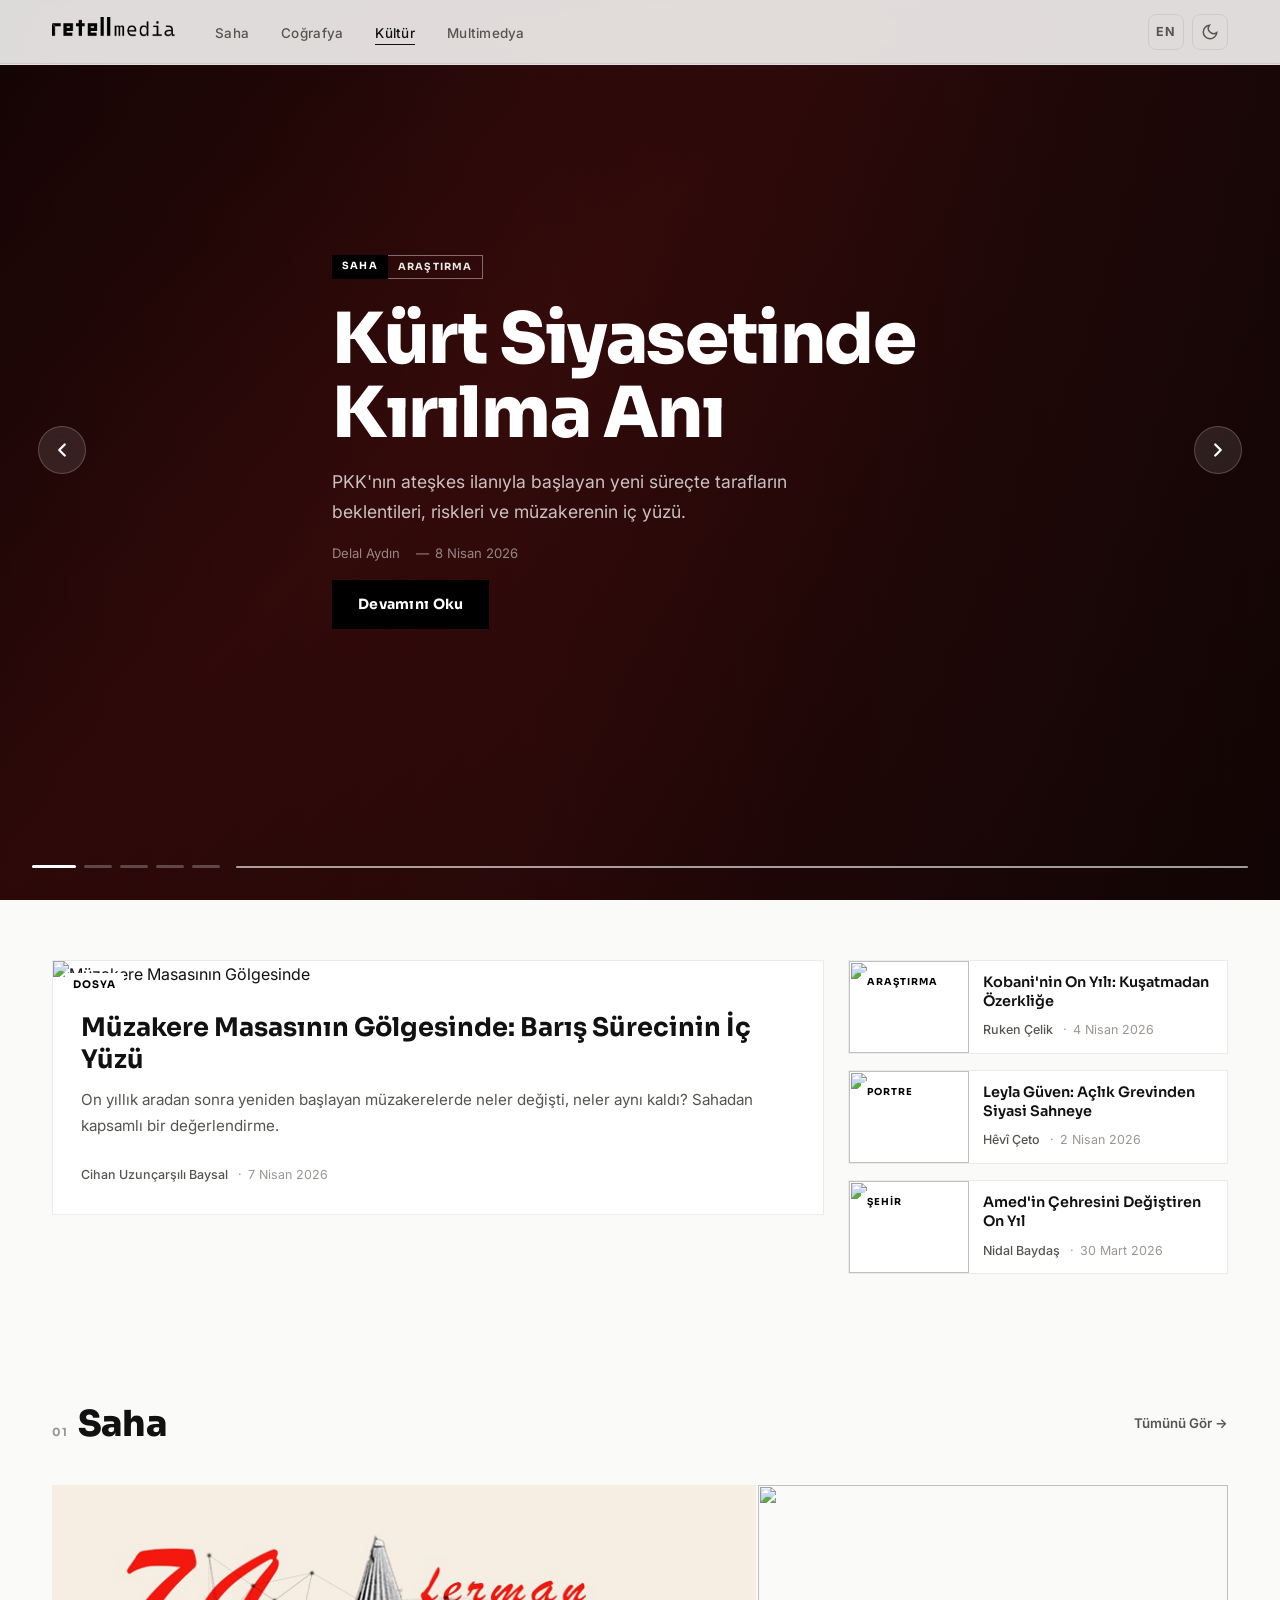
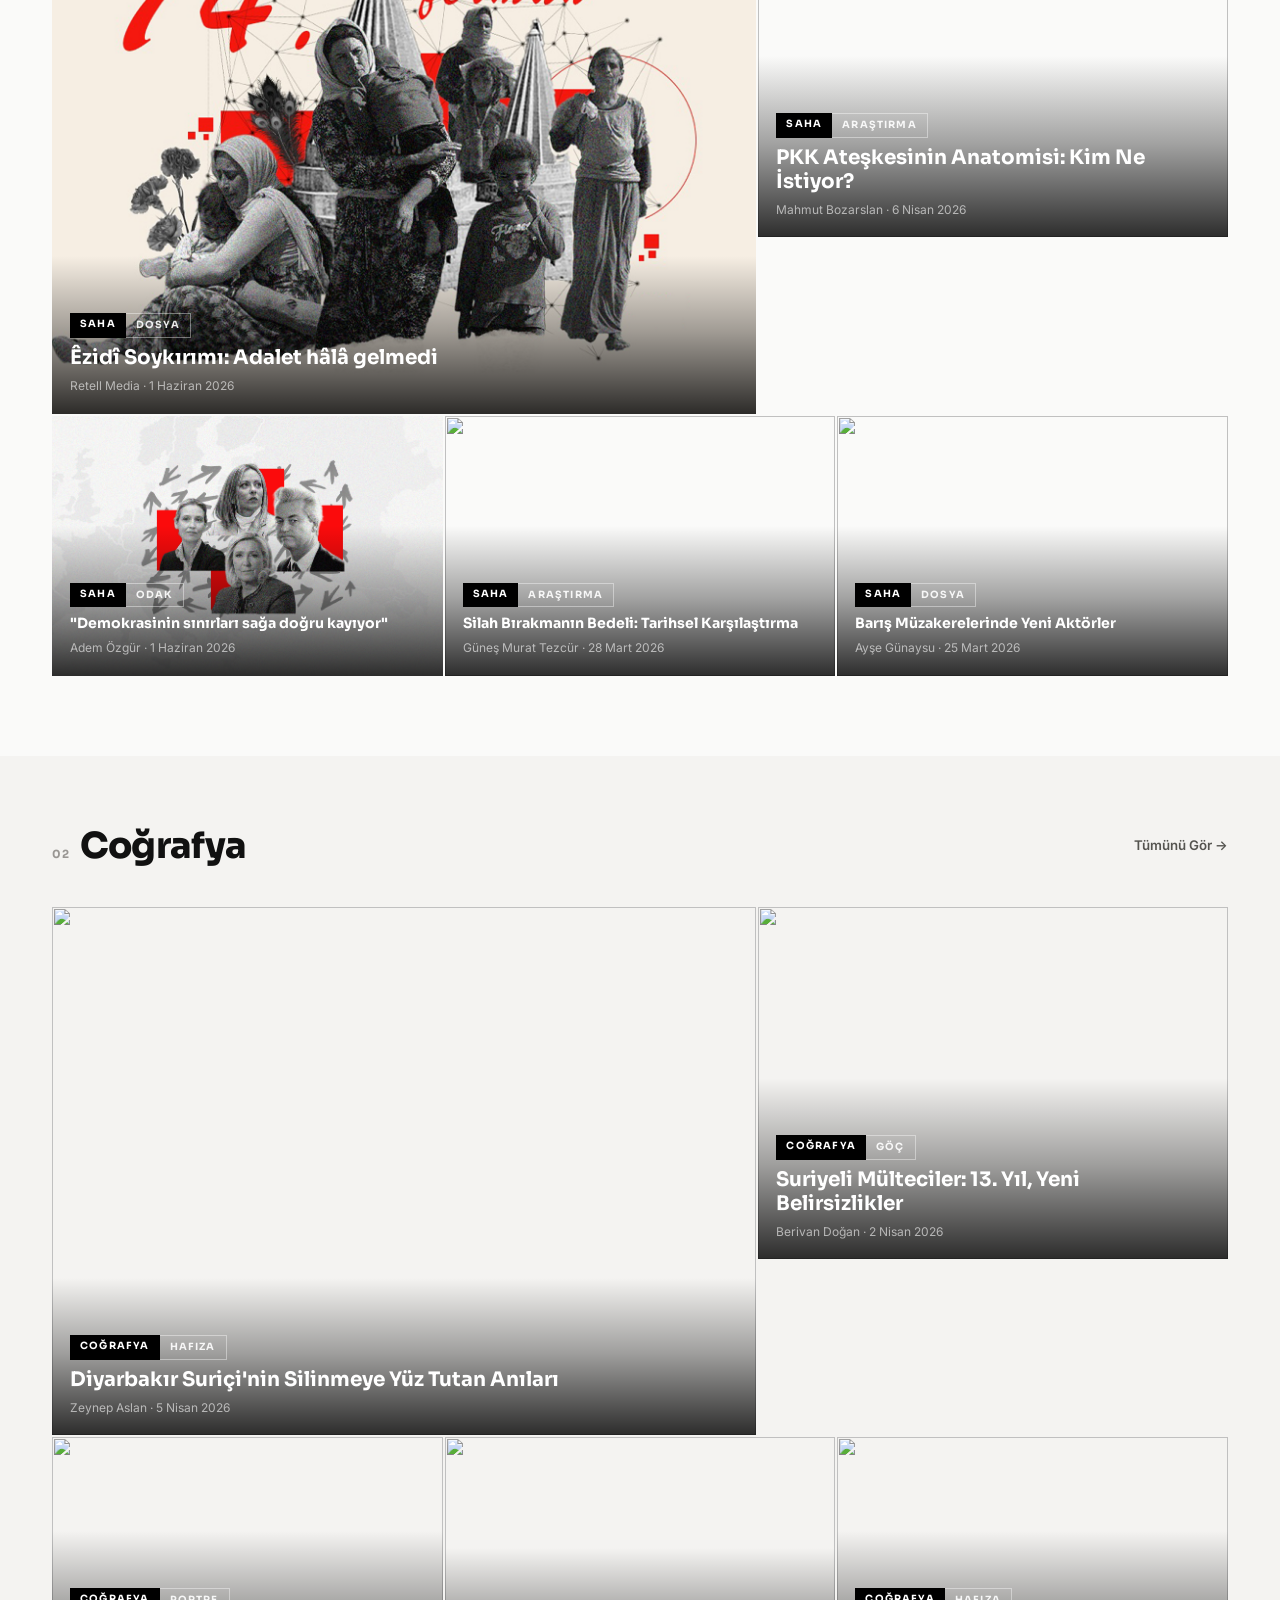
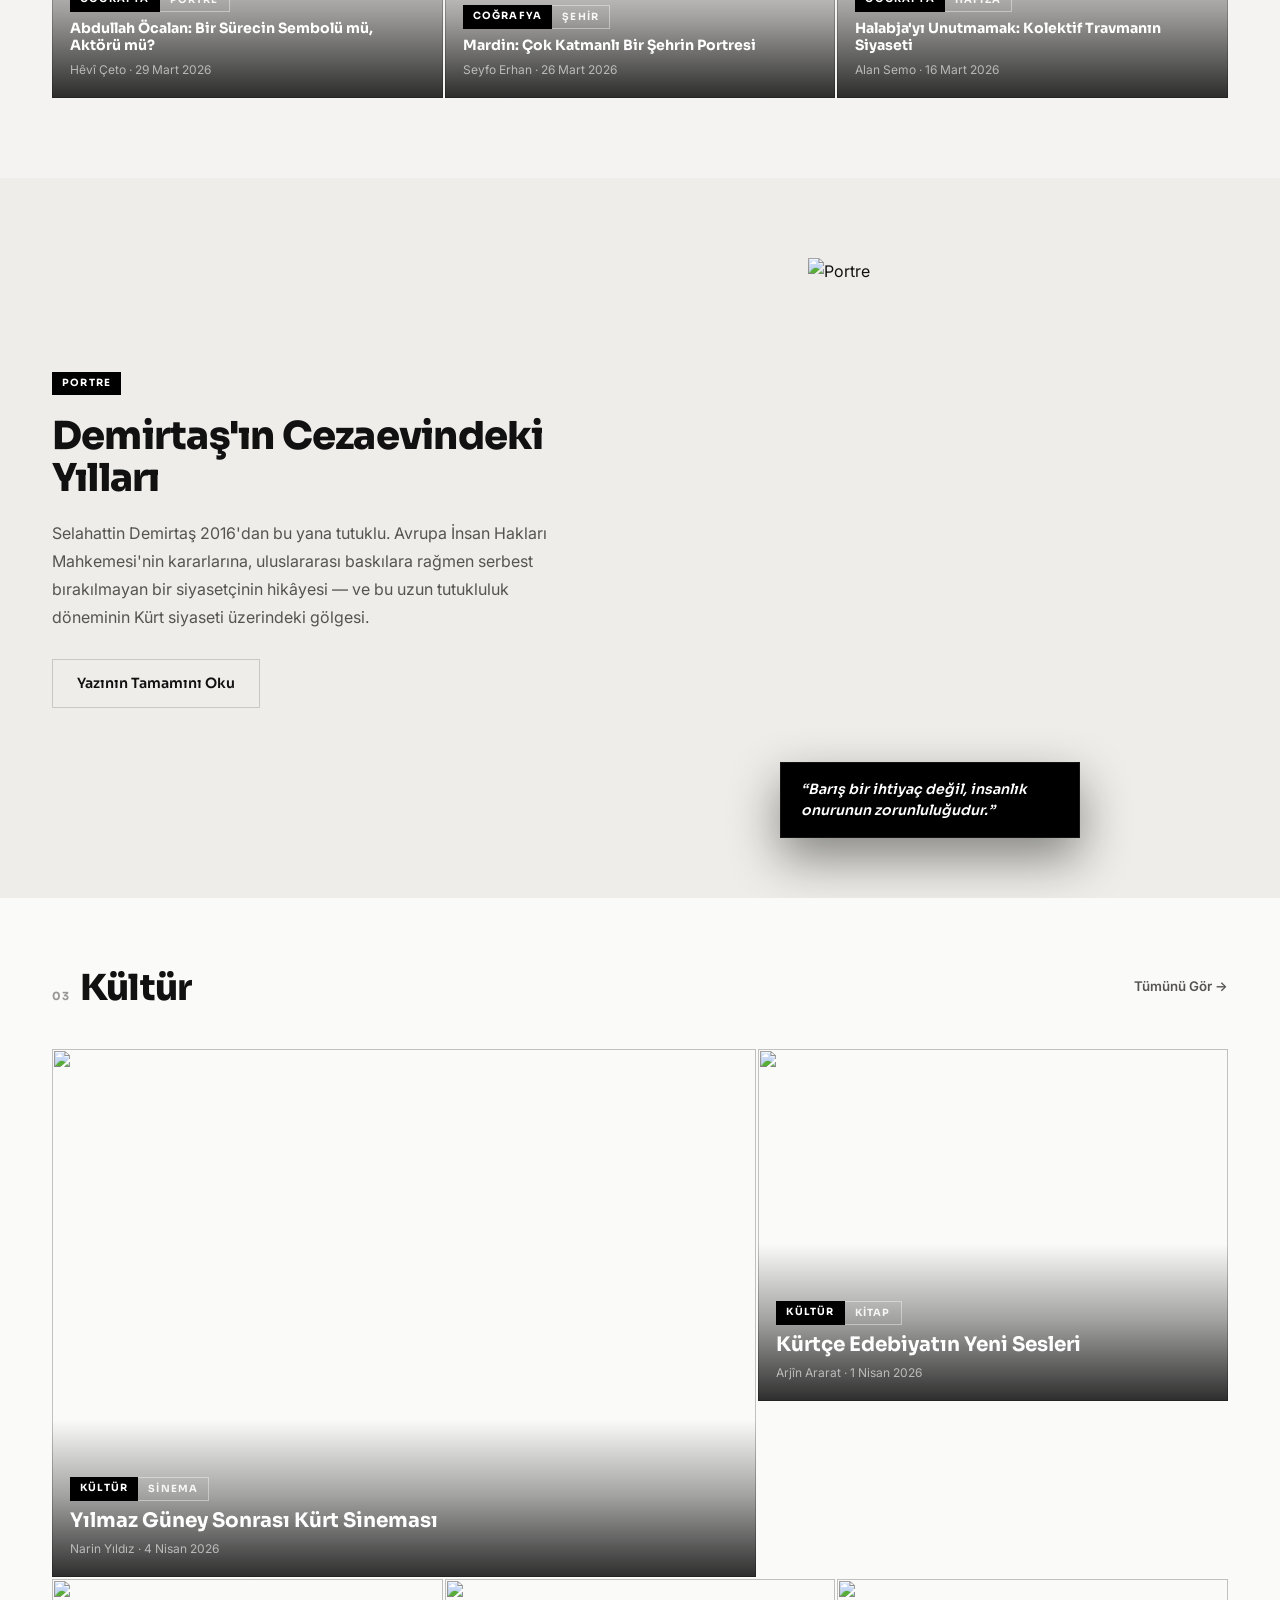
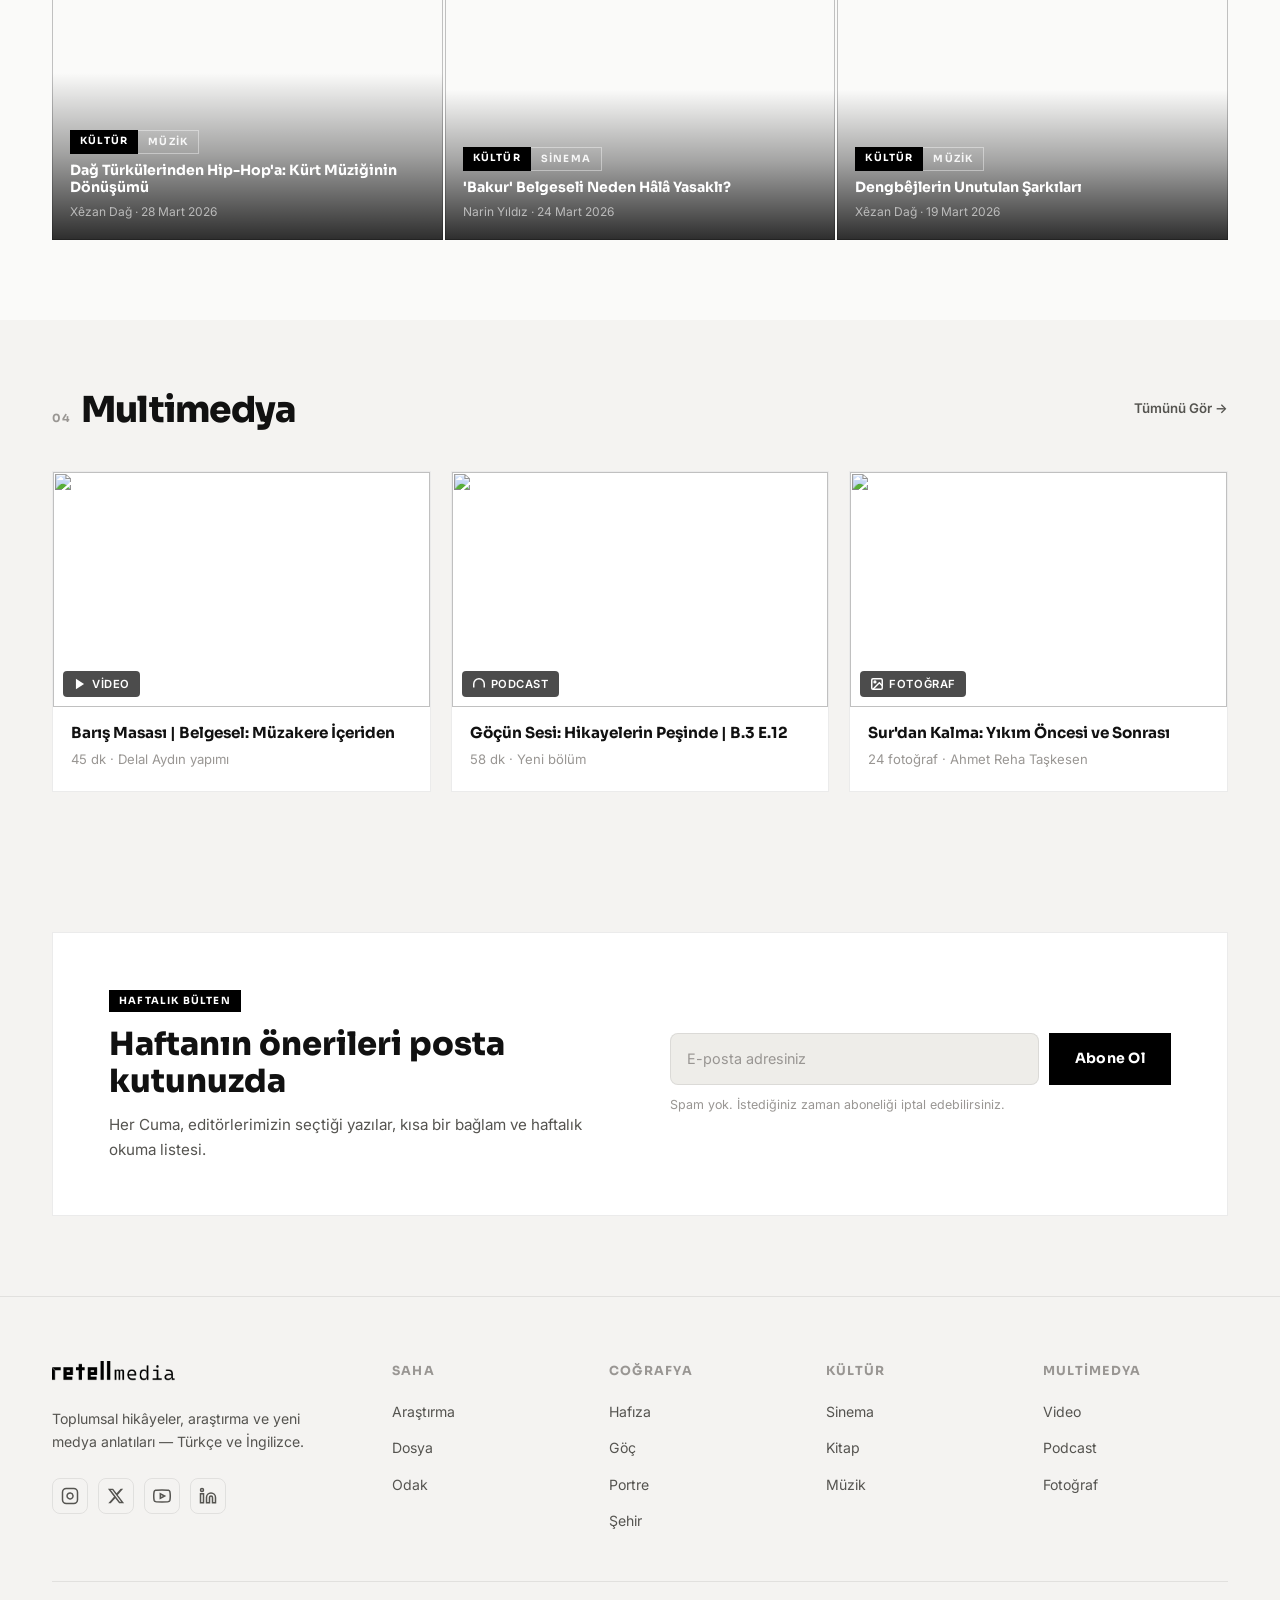
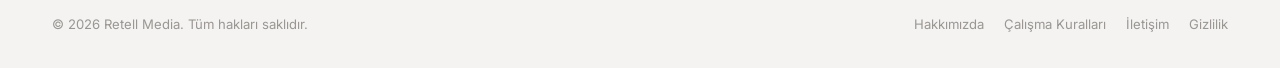
==== index.html @ 9a02a50f "Logo güncelleme, iki yeni makale sayfası ve dinamik kategori bandı - retellmedia logosunu header/foo" ====
<!DOCTYPE html>
<html lang="tr" data-theme="dark">
<head>
  <meta charset="UTF-8">
  <meta name="viewport" content="width=device-width, initial-scale=1.0">
  <title>Retell Media</title>
  <link rel="preconnect" href="https://fonts.googleapis.com">
  <link rel="preconnect" href="https://fonts.gstatic.com" crossorigin>
  <link href="https://fonts.googleapis.com/css2?family=Sora:wght@300;400;600;700;800&family=Inter:ital,wght@0,400;0,500;1,400&display=swap" rel="stylesheet">
  <link rel="stylesheet" href="styles.css">
</head>
<body>

  <!-- ─── HEADER ─────────────────────────────────────────────── -->
  <header class="site-header" id="site-header">
    <div class="container header-inner">

      <a href="/" class="logo" aria-label="Retell Media Ana Sayfa">
        <img src="assets/logo-full.png" alt="Retell Media" class="logo-img">
      </a>

      <nav class="main-nav" id="main-nav" aria-label="Ana menü">
        <ul class="nav-list">
          <li><a href="#saha"       class="nav-link" data-section="saha">Saha</a></li>
          <li><a href="#cografya"   class="nav-link" data-section="cografya">Coğrafya</a></li>
          <li><a href="#kultur"     class="nav-link" data-section="kultur">Kültür</a></li>
          <li><a href="#multimedya" class="nav-link" data-section="multimedya">Multimedya</a></li>
        </ul>
      </nav>

      <div class="header-actions">
        <button id="lang-toggle" class="icon-btn" aria-label="Dil değiştir">
          <span class="lang-label">TR</span>
        </button>
        <button id="theme-toggle" class="icon-btn" aria-label="Tema değiştir">
          <svg class="icon-sun" xmlns="http://www.w3.org/2000/svg" width="18" height="18" viewBox="0 0 24 24" fill="none" stroke="currentColor" stroke-width="2"><circle cx="12" cy="12" r="5"/><line x1="12" y1="1" x2="12" y2="3"/><line x1="12" y1="21" x2="12" y2="23"/><line x1="4.22" y1="4.22" x2="5.64" y2="5.64"/><line x1="18.36" y1="18.36" x2="19.78" y2="19.78"/><line x1="1" y1="12" x2="3" y2="12"/><line x1="21" y1="12" x2="23" y2="12"/><line x1="4.22" y1="19.78" x2="5.64" y2="18.36"/><line x1="18.36" y1="5.64" x2="19.78" y2="4.22"/></svg>
          <svg class="icon-moon" xmlns="http://www.w3.org/2000/svg" width="18" height="18" viewBox="0 0 24 24" fill="none" stroke="currentColor" stroke-width="2"><path d="M21 12.79A9 9 0 1 1 11.21 3 7 7 0 0 0 21 12.79z"/></svg>
        </button>
        <button id="menu-toggle" class="icon-btn hamburger" aria-label="Mobil menü" aria-expanded="false">
          <span></span><span></span>
        </button>
      </div>

    </div>
    <!-- Mobile nav -->
    <div class="mobile-nav" id="mobile-nav" aria-hidden="true">
      <ul>
        <li><a href="#saha"       class="mobile-link">Saha</a></li>
        <li><a href="#cografya"   class="mobile-link">Coğrafya</a></li>
        <li><a href="#kultur"     class="mobile-link">Kültür</a></li>
        <li><a href="#multimedya" class="mobile-link">Multimedya</a></li>
      </ul>
    </div>
  </header>

  <main id="main-content">

    <!-- ─── HERO SLIDER ───────────────────────────────────────── -->
    <section class="hero" aria-label="Öne çıkan haberler">
      <div class="hero-track" id="hero-track">

        <article class="hero-slide" data-index="0">
          <div class="hero-bg" style="background-image: linear-gradient(135deg,#1a0505 0%,#3d0c0c 40%,#1a0505 100%);">
            <div class="hero-photo" style="background: linear-gradient(to right, rgba(15,5,5,0) 40%, rgba(15,5,5,0.7) 100%), url('https://picsum.photos/seed/kurdish/1400/800') center/cover no-repeat;"></div>
          </div>
          <div class="hero-overlay"></div>
          <div class="container hero-content">
            <div class="cat-band"><span class="cat-main" data-tr="Saha" data-en="Field">Saha</span><span class="cat-sub" data-tr="Araştırma" data-en="Research">Araştırma</span></div>
            <h1 class="hero-title" data-tr="Kürt Siyasetinde<br>Kırılma Anı" data-en="A Breaking Point in<br>Kurdish Politics">Kürt Siyasetinde<br>Kırılma Anı</h1>
            <p class="hero-sub" data-tr="PKK'nın ateşkes ilanıyla başlayan yeni süreçte tarafların beklentileri, riskleri ve müzakerenin iç yüzü." data-en="Expectations, risks and the inner workings of the negotiation in the new process that began with the PKK's ceasefire declaration.">PKK'nın ateşkes ilanıyla başlayan yeni süreçte tarafların beklentileri, riskleri ve müzakerenin iç yüzü.</p>
            <div class="hero-meta">
              <span class="hero-author" data-tr="Delal Aydın" data-en="Delal Aydın">Delal Aydın</span>
              <span class="hero-date">8 Nisan 2026</span>
            </div>
            <a href="#" class="btn-primary" data-tr="Devamını Oku" data-en="Read More">Devamını Oku</a>
          </div>
        </article>

        <article class="hero-slide" data-index="1">
          <div class="hero-bg" style="background: #050d1a;">
            <div class="hero-photo" style="background: linear-gradient(to right, rgba(5,13,26,0) 40%, rgba(5,13,26,0.7) 100%), url('https://picsum.photos/seed/migration/1400/800') center/cover no-repeat;"></div>
          </div>
          <div class="hero-overlay"></div>
          <div class="container hero-content">
            <div class="cat-band"><span class="cat-main" data-tr="Coğrafya" data-en="Geography">Coğrafya</span><span class="cat-sub" data-tr="Göç" data-en="Migration">Göç</span></div>
            <h1 class="hero-title" data-tr="Göç Yollarının<br>Sonu Nereye Çıkar?" data-en="Where Do the<br>Migration Routes Lead?">Göç Yollarının<br>Sonu Nereye Çıkar?</h1>
            <p class="hero-sub" data-tr="Suriye'den yüzyıl önce göç eden Kürtlerin torununun Türkiye üzerinden yeniden göç etmek zorunda kalmasının hikâyesi." data-en="The story of the grandchild of Kurds who migrated from Syria a century ago, forced to migrate again through Turkey.">Suriye'den yüzyıl önce göç eden Kürtlerin torununun Türkiye üzerinden yeniden göç etmek zorunda kalmasının hikâyesi.</p>
            <div class="hero-meta">
              <span class="hero-author">Berivan Doğan</span>
              <span class="hero-date">5 Nisan 2026</span>
            </div>
            <a href="#" class="btn-primary" data-tr="Devamını Oku" data-en="Read More">Devamını Oku</a>
          </div>
        </article>

        <article class="hero-slide" data-index="2">
          <div class="hero-bg" style="background: #0d0a00;">
            <div class="hero-photo" style="background: linear-gradient(to right, rgba(13,10,0,0) 40%, rgba(13,10,0,0.7) 100%), url('https://picsum.photos/seed/middleeast/1400/800') center/cover no-repeat;"></div>
          </div>
          <div class="hero-overlay"></div>
          <div class="container hero-content">
            <div class="cat-band"><span class="cat-main" data-tr="Saha" data-en="Field">Saha</span><span class="cat-sub" data-tr="Odak" data-en="Focus">Odak</span></div>
            <h1 class="hero-title" data-tr="Ortadoğu'da<br>Değişen Dengeler" data-en="Shifting Balances<br>in the Middle East">Ortadoğu'da<br>Değişen Dengeler</h1>
            <p class="hero-sub" data-tr="Suriye'nin yeniden yapılanma sürecinde Kürt aktörlerinin konumu ve bölgesel güçlerin yeni çıkar haritası." data-en="The position of Kurdish actors in Syria's reconstruction process and the new map of interests of regional powers.">Suriye'nin yeniden yapılanma sürecinde Kürt aktörlerinin konumu ve bölgesel güçlerin yeni çıkar haritası.</p>
            <div class="hero-meta">
              <span class="hero-author">Serhat Bozkurt</span>
              <span class="hero-date">3 Nisan 2026</span>
            </div>
            <a href="#" class="btn-primary" data-tr="Devamını Oku" data-en="Read More">Devamını Oku</a>
          </div>
        </article>

        <article class="hero-slide" data-index="3">
          <div class="hero-bg" style="background: #050a14;">
            <div class="hero-photo" style="background: linear-gradient(to right, rgba(5,10,20,0) 40%, rgba(5,10,20,0.7) 100%), url('https://picsum.photos/seed/memory/1400/800') center/cover no-repeat;"></div>
          </div>
          <div class="hero-overlay"></div>
          <div class="container hero-content">
            <div class="cat-band"><span class="cat-main" data-tr="Coğrafya" data-en="Geography">Coğrafya</span><span class="cat-sub" data-tr="Hafıza" data-en="Memory">Hafıza</span></div>
            <h1 class="hero-title" data-tr="Hafızanın<br>Silinmezliği Üzerine" data-en="On the<br>Indelibility of Memory">Hafızanın<br>Silinmezliği Üzerine</h1>
            <p class="hero-sub" data-tr="Sur'un yıkılan mahallelerinden bugüne — sakinlerin aktardıkları ve devletin görmek istemediği." data-en="From the demolished neighborhoods of Sur to today — what residents relay and what the state does not want to see.">Sur'un yıkılan mahallelerinden bugüne — sakinlerin aktardıkları ve devletin görmek istemediği.</p>
            <div class="hero-meta">
              <span class="hero-author">Zeynep Aslan</span>
              <span class="hero-date">1 Nisan 2026</span>
            </div>
            <a href="#" class="btn-primary" data-tr="Devamını Oku" data-en="Read More">Devamını Oku</a>
          </div>
        </article>

        <article class="hero-slide" data-index="4">
          <div class="hero-bg" style="background: #0a0514;">
            <div class="hero-photo" style="background: linear-gradient(to right, rgba(10,5,20,0) 40%, rgba(10,5,20,0.7) 100%), url('https://picsum.photos/seed/cinema/1400/800') center/cover no-repeat;"></div>
          </div>
          <div class="hero-overlay"></div>
          <div class="container hero-content">
            <div class="cat-band"><span class="cat-main" data-tr="Kültür" data-en="Culture">Kültür</span><span class="cat-sub" data-tr="Sinema" data-en="Cinema">Sinema</span></div>
            <h1 class="hero-title" data-tr="Sürgünde Sinemayı<br>Yeniden Kurmak" data-en="Rebuilding Cinema<br>in Exile">Sürgünde Sinemayı<br>Yeniden Kurmak</h1>
            <p class="hero-sub" data-tr="Yılmaz Güney'den bugüne, Kürt sinemacıların varlık mücadelesi ve yeni kuşağın sesini kendi diline taşıma çabası." data-en="From Yılmaz Güney to today, Kurdish filmmakers' struggle for existence and the new generation's effort to carry its voice into its own language.">Yılmaz Güney'den bugüne, Kürt sinemacıların varlık mücadelesi ve yeni kuşağın sesini kendi diline taşıma çabası.</p>
            <div class="hero-meta">
              <span class="hero-author">Narin Yıldız</span>
              <span class="hero-date">28 Mart 2026</span>
            </div>
            <a href="#" class="btn-primary" data-tr="Devamını Oku" data-en="Read More">Devamını Oku</a>
          </div>
        </article>

      </div><!-- /hero-track -->

      <button class="hero-arrow hero-prev" id="hero-prev" aria-label="Önceki">
        <svg xmlns="http://www.w3.org/2000/svg" width="22" height="22" viewBox="0 0 24 24" fill="none" stroke="currentColor" stroke-width="2.5" stroke-linecap="round" stroke-linejoin="round"><polyline points="15 18 9 12 15 6"/></svg>
      </button>
      <button class="hero-arrow hero-next" id="hero-next" aria-label="Sonraki">
        <svg xmlns="http://www.w3.org/2000/svg" width="22" height="22" viewBox="0 0 24 24" fill="none" stroke="currentColor" stroke-width="2.5" stroke-linecap="round" stroke-linejoin="round"><polyline points="9 18 15 12 9 6"/></svg>
      </button>

      <div class="hero-bottom">
        <div class="hero-dots" id="hero-dots" role="tablist" aria-label="Slayt navigasyonu">
          <button class="dot active" role="tab" aria-selected="true"  aria-label="Slayt 1"></button>
          <button class="dot"        role="tab" aria-selected="false" aria-label="Slayt 2"></button>
          <button class="dot"        role="tab" aria-selected="false" aria-label="Slayt 3"></button>
          <button class="dot"        role="tab" aria-selected="false" aria-label="Slayt 4"></button>
          <button class="dot"        role="tab" aria-selected="false" aria-label="Slayt 5"></button>
        </div>
        <div class="hero-progress-bar" id="hero-progress-bar"></div>
      </div>

    </section><!-- /hero -->

    <!-- ─── FEATURED ──────────────────────────────────────────── -->
    <section class="section-featured" aria-label="Öne çıkan yazılar">
      <div class="container">
        <div class="featured-grid" data-animate>

          <article class="card-featured-main">
            <a href="#" class="card-img-wrap">
              <img src="https://picsum.photos/seed/featured1/800/500" alt="Müzakere Masasının Gölgesinde" loading="lazy">
              <span class="card-tag" data-tr="Dosya" data-en="Files">Dosya</span>
            </a>
            <div class="card-body">
              <h2 class="card-title"><a href="article.html" data-tr="Müzakere Masasının Gölgesinde: Barış Sürecinin İç Yüzü" data-en="In the Shadow of the Negotiating Table: Inside the Peace Process">Müzakere Masasının Gölgesinde: Barış Sürecinin İç Yüzü</a></h2>
              <p class="card-excerpt" data-tr="On yıllık aradan sonra yeniden başlayan müzakerelerde neler değişti, neler aynı kaldı? Sahadan kapsamlı bir değerlendirme." data-en="What changed and what stayed the same in negotiations that resumed after a decade? A comprehensive assessment from the field.">On yıllık aradan sonra yeniden başlayan müzakerelerde neler değişti, neler aynı kaldı? Sahadan kapsamlı bir değerlendirme.</p>
              <div class="card-footer">
                <span class="card-author">Cihan Uzunçarşılı Baysal</span>
                <time class="card-date">7 Nisan 2026</time>
              </div>
            </div>
          </article>

          <div class="featured-secondary">
            <article class="card-sm" data-animate data-delay="1">
              <a href="#" class="card-img-wrap">
                <img src="https://picsum.photos/seed/featured2/400/260" alt="" loading="lazy">
                <span class="card-tag" data-tr="Araştırma" data-en="Research">Araştırma</span>
              </a>
              <div class="card-body">
                <h3 class="card-title"><a href="#" data-tr="Kobani'nin On Yılı: Kuşatmadan Özerkliğe" data-en="Kobani's Decade: From Siege to Autonomy">Kobani'nin On Yılı: Kuşatmadan Özerkliğe</a></h3>
                <div class="card-footer">
                  <span class="card-author">Ruken Çelik</span>
                  <time class="card-date">4 Nisan 2026</time>
                </div>
              </div>
            </article>
            <article class="card-sm" data-animate data-delay="2">
              <a href="#" class="card-img-wrap">
                <img src="https://picsum.photos/seed/featured3/400/260" alt="" loading="lazy">
                <span class="card-tag" data-tr="Portre" data-en="Portrait">Portre</span>
              </a>
              <div class="card-body">
                <h3 class="card-title"><a href="#" data-tr="Leyla Güven: Açlık Grevinden Siyasi Sahneye" data-en="Leyla Güven: From Hunger Strike to Political Stage">Leyla Güven: Açlık Grevinden Siyasi Sahneye</a></h3>
                <div class="card-footer">
                  <span class="card-author">Hêvî Çeto</span>
                  <time class="card-date">2 Nisan 2026</time>
                </div>
              </div>
            </article>
            <article class="card-sm" data-animate data-delay="3">
              <a href="#" class="card-img-wrap">
                <img src="https://picsum.photos/seed/featured4/400/260" alt="" loading="lazy">
                <span class="card-tag" data-tr="Şehir" data-en="City">Şehir</span>
              </a>
              <div class="card-body">
                <h3 class="card-title"><a href="#" data-tr="Amed'in Çehresini Değiştiren On Yıl" data-en="The Decade That Changed Amed's Face">Amed'in Çehresini Değiştiren On Yıl</a></h3>
                <div class="card-footer">
                  <span class="card-author">Nidal Baydaş</span>
                  <time class="card-date">30 Mart 2026</time>
                </div>
              </div>
            </article>
          </div>

        </div><!-- /featured-grid -->
      </div>
    </section>

    <!-- ─── SAHA ───────────────────────────────────────────────── -->
    <section class="section-category" id="saha" aria-labelledby="saha-heading">
      <div class="container">
        <div class="section-head" data-animate>
          <div class="section-title-group">
            <span class="section-eyebrow">01</span>
            <h2 class="section-heading" id="saha-heading" data-tr="Saha" data-en="Field">Saha</h2>
          </div>
          <a href="#" class="view-all" data-tr="Tümünü Gör →" data-en="View All →">Tümünü Gör →</a>
        </div>

        <div class="category-feed" data-animate>
          <div class="feed-top">
            <a href="dosya-soylesi.html" class="card-overlay">
              <img class="card-overlay-img" src="assets/ezidi-kapak.jpg" alt="Êzidî Soykırımı" loading="lazy">
              <div class="card-overlay-body">
                <div class="cat-band"><span class="cat-main">Saha</span><span class="cat-sub">Dosya</span></div>
                <h3 class="ov-title">Êzidî Soykırımı: Adalet hâlâ gelmedi</h3>
                <div class="ov-meta"><span>Retell Media</span><span>1 Haziran 2026</span></div>
              </div>
            </a>
            <a href="#" class="card-overlay">
              <img class="card-overlay-img" src="https://picsum.photos/seed/saha1/800/600" alt="" loading="lazy">
              <div class="card-overlay-body">
                <div class="cat-band"><span class="cat-main" data-tr="Saha" data-en="Field">Saha</span><span class="cat-sub" data-tr="Araştırma" data-en="Research">Araştırma</span></div>
                <h3 class="ov-title" data-tr="PKK Ateşkesinin Anatomisi: Kim Ne İstiyor?" data-en="Anatomy of the PKK Ceasefire: Who Wants What?">PKK Ateşkesinin Anatomisi: Kim Ne İstiyor?</h3>
                <div class="ov-meta"><span>Mahmut Bozarslan</span><span>6 Nisan 2026</span></div>
              </div>
            </a>
          </div>
          <div class="feed-bottom">
            <a href="odak-soylesi.html" class="card-overlay">
              <img class="card-overlay-img" src="assets/haci-cevik-kapak.jpg" alt="Demokrasinin Sınırları" loading="lazy">
              <div class="card-overlay-body">
                <div class="cat-band"><span class="cat-main">Saha</span><span class="cat-sub">Odak</span></div>
                <h3 class="ov-title">"Demokrasinin sınırları sağa doğru kayıyor"</h3>
                <div class="ov-meta"><span>Adem Özgür</span><span>1 Haziran 2026</span></div>
              </div>
            </a>
            <a href="#" class="card-overlay">
              <img class="card-overlay-img" src="https://picsum.photos/seed/saha4/480/320" alt="" loading="lazy">
              <div class="card-overlay-body">
                <div class="cat-band"><span class="cat-main" data-tr="Saha" data-en="Field">Saha</span><span class="cat-sub" data-tr="Araştırma" data-en="Research">Araştırma</span></div>
                <h3 class="ov-title" data-tr="Silah Bırakmanın Bedeli: Tarihsel Karşılaştırma" data-en="The Cost of Disarmament: A Historical Comparison">Silah Bırakmanın Bedeli: Tarihsel Karşılaştırma</h3>
                <div class="ov-meta"><span>Güneş Murat Tezcür</span><span>28 Mart 2026</span></div>
              </div>
            </a>
            <a href="#" class="card-overlay">
              <img class="card-overlay-img" src="https://picsum.photos/seed/saha5/480/320" alt="" loading="lazy">
              <div class="card-overlay-body">
                <div class="cat-band"><span class="cat-main" data-tr="Saha" data-en="Field">Saha</span><span class="cat-sub" data-tr="Dosya" data-en="Files">Dosya</span></div>
                <h3 class="ov-title" data-tr="Barış Müzakerelerinde Yeni Aktörler" data-en="New Actors in Peace Negotiations">Barış Müzakerelerinde Yeni Aktörler</h3>
                <div class="ov-meta"><span>Ayşe Günaysu</span><span>25 Mart 2026</span></div>
              </div>
            </a>
          </div>
        </div>

      </div>
    </section>

    <!-- ─── COĞRAFYA ───────────────────────────────────────────── -->
    <section class="section-category section-alt" id="cografya" aria-labelledby="cografya-heading">
      <div class="container">
        <div class="section-head" data-animate>
          <div class="section-title-group">
            <span class="section-eyebrow">02</span>
            <h2 class="section-heading" id="cografya-heading" data-tr="Coğrafya" data-en="Geography">Coğrafya</h2>
          </div>
          <a href="#" class="view-all" data-tr="Tümünü Gör →" data-en="View All →">Tümünü Gör →</a>
        </div>

        <div class="category-feed" data-animate>
          <div class="feed-top">
            <a href="#" class="card-overlay">
              <img class="card-overlay-img" src="https://picsum.photos/seed/cog1/800/600" alt="" loading="lazy">
              <div class="card-overlay-body">
                <div class="cat-band"><span class="cat-main" data-tr="Coğrafya" data-en="Geography">Coğrafya</span><span class="cat-sub" data-tr="Hafıza" data-en="Memory">Hafıza</span></div>
                <h3 class="ov-title" data-tr="Diyarbakır Suriçi'nin Silinmeye Yüz Tutan Anıları" data-en="The Fading Memories of Diyarbakır's Sur">Diyarbakır Suriçi'nin Silinmeye Yüz Tutan Anıları</h3>
                <div class="ov-meta"><span>Zeynep Aslan</span><span>5 Nisan 2026</span></div>
              </div>
            </a>
            <a href="#" class="card-overlay">
              <img class="card-overlay-img" src="https://picsum.photos/seed/cog2/600/600" alt="" loading="lazy">
              <div class="card-overlay-body">
                <div class="cat-band"><span class="cat-main" data-tr="Coğrafya" data-en="Geography">Coğrafya</span><span class="cat-sub" data-tr="Göç" data-en="Migration">Göç</span></div>
                <h3 class="ov-title" data-tr="Suriyeli Mülteciler: 13. Yıl, Yeni Belirsizlikler" data-en="Syrian Refugees: 13th Year, New Uncertainties">Suriyeli Mülteciler: 13. Yıl, Yeni Belirsizlikler</h3>
                <div class="ov-meta"><span>Berivan Doğan</span><span>2 Nisan 2026</span></div>
              </div>
            </a>
          </div>
          <div class="feed-bottom">
            <a href="#" class="card-overlay">
              <img class="card-overlay-img" src="https://picsum.photos/seed/cog3/480/320" alt="" loading="lazy">
              <div class="card-overlay-body">
                <div class="cat-band"><span class="cat-main" data-tr="Coğrafya" data-en="Geography">Coğrafya</span><span class="cat-sub" data-tr="Portre" data-en="Portrait">Portre</span></div>
                <h3 class="ov-title" data-tr="Abdullah Öcalan: Bir Sürecin Sembolü mü, Aktörü mü?" data-en="Abdullah Öcalan: Symbol or Actor of a Process?">Abdullah Öcalan: Bir Sürecin Sembolü mü, Aktörü mü?</h3>
                <div class="ov-meta"><span>Hêvî Çeto</span><span>29 Mart 2026</span></div>
              </div>
            </a>
            <a href="#" class="card-overlay">
              <img class="card-overlay-img" src="https://picsum.photos/seed/cog4/480/320" alt="" loading="lazy">
              <div class="card-overlay-body">
                <div class="cat-band"><span class="cat-main" data-tr="Coğrafya" data-en="Geography">Coğrafya</span><span class="cat-sub" data-tr="Şehir" data-en="City">Şehir</span></div>
                <h3 class="ov-title" data-tr="Mardin: Çok Katmanlı Bir Şehrin Portresi" data-en="Mardin: Portrait of a Multilayered City">Mardin: Çok Katmanlı Bir Şehrin Portresi</h3>
                <div class="ov-meta"><span>Seyfo Erhan</span><span>26 Mart 2026</span></div>
              </div>
            </a>
            <a href="#" class="card-overlay">
              <img class="card-overlay-img" src="https://picsum.photos/seed/cog5/480/320" alt="" loading="lazy">
              <div class="card-overlay-body">
                <div class="cat-band"><span class="cat-main" data-tr="Coğrafya" data-en="Geography">Coğrafya</span><span class="cat-sub" data-tr="Hafıza" data-en="Memory">Hafıza</span></div>
                <h3 class="ov-title" data-tr="Halabja'yı Unutmamak: Kolektif Travmanın Siyaseti" data-en="Not Forgetting Halabja: The Politics of Collective Trauma">Halabja'yı Unutmamak: Kolektif Travmanın Siyaseti</h3>
                <div class="ov-meta"><span>Alan Semo</span><span>16 Mart 2026</span></div>
              </div>
            </a>
          </div>
        </div>

      </div>
    </section>

    <!-- ─── PORTRE SPOTLIGHT ──────────────────────────────────── -->
    <section class="section-spotlight" aria-label="Portre">
      <div class="container">
        <div class="spotlight-inner" data-animate>
          <div class="spotlight-text">
            <div class="cat-band" style="margin-bottom:20px"><span class="cat-main" data-tr="Portre" data-en="Portrait">Portre</span></div>
            <h2 data-tr="Demirtaş'ın Cezaevindeki Yılları" data-en="Demirtaş's Years Behind Bars">Demirtaş'ın Cezaevindeki Yılları</h2>
            <p data-tr="Selahattin Demirtaş 2016'dan bu yana tutuklu. Avrupa İnsan Hakları Mahkemesi'nin kararlarına, uluslararası baskılara rağmen serbest bırakılmayan bir siyasetçinin hikâyesi — ve bu uzun tutukluluk döneminin Kürt siyaseti üzerindeki gölgesi." data-en="Selahattin Demirtaş has been in pre-trial detention since 2016. The story of a politician who has not been released despite European Court of Human Rights rulings and international pressure — and the shadow this long detention period casts over Kurdish politics.">Selahattin Demirtaş 2016'dan bu yana tutuklu. Avrupa İnsan Hakları Mahkemesi'nin kararlarına, uluslararası baskılara rağmen serbest bırakılmayan bir siyasetçinin hikâyesi — ve bu uzun tutukluluk döneminin Kürt siyaseti üzerindeki gölgesi.</p>
            <a href="#" class="btn-outline" data-tr="Yazının Tamamını Oku" data-en="Read the Full Article">Yazının Tamamını Oku</a>
          </div>
          <div class="spotlight-img">
            <img src="https://picsum.photos/seed/demirtas/600/700" alt="Portre" loading="lazy">
            <div class="spotlight-quote">
              <blockquote data-tr="&ldquo;Barış bir ihtiyaç değil, insanlık onurunun zorunluluğudur.&rdquo;" data-en="&ldquo;Peace is not a need, but an imperative of human dignity.&rdquo;">&ldquo;Barış bir ihtiyaç değil, insanlık onurunun zorunluluğudur.&rdquo;</blockquote>
            </div>
          </div>
        </div>
      </div>
    </section>

    <!-- ─── KÜLTÜR ─────────────────────────────────────────────── -->
    <section class="section-category" id="kultur" aria-labelledby="kultur-heading">
      <div class="container">
        <div class="section-head" data-animate>
          <div class="section-title-group">
            <span class="section-eyebrow">03</span>
            <h2 class="section-heading" id="kultur-heading" data-tr="Kültür" data-en="Culture">Kültür</h2>
          </div>
          <a href="#" class="view-all" data-tr="Tümünü Gör →" data-en="View All →">Tümünü Gör →</a>
        </div>

        <div class="category-feed" data-animate>
          <div class="feed-top">
            <a href="#" class="card-overlay">
              <img class="card-overlay-img" src="https://picsum.photos/seed/kul1/800/600" alt="" loading="lazy">
              <div class="card-overlay-body">
                <div class="cat-band"><span class="cat-main" data-tr="Kültür" data-en="Culture">Kültür</span><span class="cat-sub" data-tr="Sinema" data-en="Cinema">Sinema</span></div>
                <h3 class="ov-title" data-tr="Yılmaz Güney Sonrası Kürt Sineması" data-en="Kurdish Cinema After Yılmaz Güney">Yılmaz Güney Sonrası Kürt Sineması</h3>
                <div class="ov-meta"><span>Narin Yıldız</span><span>4 Nisan 2026</span></div>
              </div>
            </a>
            <a href="#" class="card-overlay">
              <img class="card-overlay-img" src="https://picsum.photos/seed/kul2/600/600" alt="" loading="lazy">
              <div class="card-overlay-body">
                <div class="cat-band"><span class="cat-main" data-tr="Kültür" data-en="Culture">Kültür</span><span class="cat-sub" data-tr="Kitap" data-en="Books">Kitap</span></div>
                <h3 class="ov-title" data-tr="Kürtçe Edebiyatın Yeni Sesleri" data-en="New Voices in Kurdish Literature">Kürtçe Edebiyatın Yeni Sesleri</h3>
                <div class="ov-meta"><span>Arjîn Ararat</span><span>1 Nisan 2026</span></div>
              </div>
            </a>
          </div>
          <div class="feed-bottom">
            <a href="#" class="card-overlay">
              <img class="card-overlay-img" src="https://picsum.photos/seed/kul3/480/320" alt="" loading="lazy">
              <div class="card-overlay-body">
                <div class="cat-band"><span class="cat-main" data-tr="Kültür" data-en="Culture">Kültür</span><span class="cat-sub" data-tr="Müzik" data-en="Music">Müzik</span></div>
                <h3 class="ov-title" data-tr="Dağ Türkülerinden Hip-Hop'a: Kürt Müziğinin Dönüşümü" data-en="From Mountain Ballads to Hip-Hop: The Transformation of Kurdish Music">Dağ Türkülerinden Hip-Hop'a: Kürt Müziğinin Dönüşümü</h3>
                <div class="ov-meta"><span>Xêzan Dağ</span><span>28 Mart 2026</span></div>
              </div>
            </a>
            <a href="#" class="card-overlay">
              <img class="card-overlay-img" src="https://picsum.photos/seed/kul4/480/320" alt="" loading="lazy">
              <div class="card-overlay-body">
                <div class="cat-band"><span class="cat-main" data-tr="Kültür" data-en="Culture">Kültür</span><span class="cat-sub" data-tr="Sinema" data-en="Cinema">Sinema</span></div>
                <h3 class="ov-title" data-tr="'Bakur' Belgeseli Neden Hâlâ Yasaklı?" data-en="Why Is the Documentary 'Bakur' Still Banned?">'Bakur' Belgeseli Neden Hâlâ Yasaklı?</h3>
                <div class="ov-meta"><span>Narin Yıldız</span><span>24 Mart 2026</span></div>
              </div>
            </a>
            <a href="#" class="card-overlay">
              <img class="card-overlay-img" src="https://picsum.photos/seed/kul5/480/320" alt="" loading="lazy">
              <div class="card-overlay-body">
                <div class="cat-band"><span class="cat-main" data-tr="Kültür" data-en="Culture">Kültür</span><span class="cat-sub" data-tr="Müzik" data-en="Music">Müzik</span></div>
                <h3 class="ov-title" data-tr="Dengbêjlerin Unutulan Şarkıları" data-en="The Forgotten Songs of Dengbêjs">Dengbêjlerin Unutulan Şarkıları</h3>
                <div class="ov-meta"><span>Xêzan Dağ</span><span>19 Mart 2026</span></div>
              </div>
            </a>
          </div>
        </div>
      </div>
    </section>

    <!-- ─── MULTİMEDYA ───────────────────────────────────────── -->
    <section class="section-multimedia section-alt" id="multimedya" aria-labelledby="mm-heading">
      <div class="container">
        <div class="section-head" data-animate>
          <div class="section-title-group">
            <span class="section-eyebrow">04</span>
            <h2 class="section-heading" id="mm-heading" data-tr="Multimedya" data-en="Multimedia">Multimedya</h2>
          </div>
          <a href="#" class="view-all" data-tr="Tümünü Gör →" data-en="View All →">Tümünü Gör →</a>
        </div>

        <div class="multimedia-grid" data-animate>

          <article class="mm-card mm-video">
            <a href="#" class="mm-img-wrap">
              <img src="https://picsum.photos/seed/mm1/700/420" alt="" loading="lazy">
              <div class="mm-play">
                <svg xmlns="http://www.w3.org/2000/svg" width="28" height="28" viewBox="0 0 24 24" fill="currentColor"><polygon points="5 3 19 12 5 21 5 3"/></svg>
              </div>
              <span class="mm-type-badge">
                <svg xmlns="http://www.w3.org/2000/svg" width="14" height="14" viewBox="0 0 24 24" fill="currentColor"><polygon points="5 3 19 12 5 21 5 3"/></svg>
                <span data-tr="Video" data-en="Video">Video</span>
              </span>
            </a>
            <div class="card-body">
              <h3 class="card-title"><a href="#" data-tr="Barış Masası | Belgesel: Müzakere İçeriden" data-en="Peace Table | Documentary: Negotiations from the Inside">Barış Masası | Belgesel: Müzakere İçeriden</a></h3>
              <p class="card-excerpt" data-tr="45 dk · Delal Aydın yapımı" data-en="45 min · Production by Delal Aydın">45 dk · Delal Aydın yapımı</p>
            </div>
          </article>

          <article class="mm-card mm-podcast">
            <a href="#" class="mm-img-wrap">
              <img src="https://picsum.photos/seed/mm2/700/420" alt="" loading="lazy">
              <div class="mm-play">
                <svg xmlns="http://www.w3.org/2000/svg" width="28" height="28" viewBox="0 0 24 24" fill="none" stroke="currentColor" stroke-width="2"><path d="M3 18v-6a9 9 0 0 1 18 0v6"/><path d="M21 19a2 2 0 0 1-2 2h-1a2 2 0 0 1-2-2v-3a2 2 0 0 1 2-2h3zM3 19a2 2 0 0 0 2 2h1a2 2 0 0 0 2-2v-3a2 2 0 0 0-2-2H3z"/></svg>
              </div>
              <span class="mm-type-badge">
                <svg xmlns="http://www.w3.org/2000/svg" width="14" height="14" viewBox="0 0 24 24" fill="none" stroke="currentColor" stroke-width="2.5"><path d="M3 18v-6a9 9 0 0 1 18 0v6"/></svg>
                <span data-tr="Podcast" data-en="Podcast">Podcast</span>
              </span>
            </a>
            <div class="card-body">
              <h3 class="card-title"><a href="#" data-tr="Göçün Sesi: Hikayelerin Peşinde | B.3 E.12" data-en="Voice of Migration: In Pursuit of Stories | S.3 E.12">Göçün Sesi: Hikayelerin Peşinde | B.3 E.12</a></h3>
              <p class="card-excerpt" data-tr="58 dk · Yeni bölüm" data-en="58 min · New episode">58 dk · Yeni bölüm</p>
            </div>
          </article>

          <article class="mm-card mm-photo">
            <a href="#" class="mm-img-wrap">
              <img src="https://picsum.photos/seed/mm3/700/420" alt="" loading="lazy">
              <span class="mm-type-badge">
                <svg xmlns="http://www.w3.org/2000/svg" width="14" height="14" viewBox="0 0 24 24" fill="none" stroke="currentColor" stroke-width="2.5"><rect x="3" y="3" width="18" height="18" rx="2"/><circle cx="8.5" cy="8.5" r="1.5"/><polyline points="21 15 16 10 5 21"/></svg>
                <span data-tr="Fotoğraf" data-en="Photo Story">Fotoğraf</span>
              </span>
            </a>
            <div class="card-body">
              <h3 class="card-title"><a href="#" data-tr="Sur'dan Kalma: Yıkım Öncesi ve Sonrası" data-en="Remnants of Sur: Before and After Demolition">Sur'dan Kalma: Yıkım Öncesi ve Sonrası</a></h3>
              <p class="card-excerpt" data-tr="24 fotoğraf · Ahmet Reha Taşkesen" data-en="24 photos · Ahmet Reha Taşkesen">24 fotoğraf · Ahmet Reha Taşkesen</p>
            </div>
          </article>

        </div>
      </div>
    </section>

    <!-- ─── BÜLTEN ────────────────────────────────────────────── -->
    <section class="section-newsletter" aria-label="Bülten aboneliği">
      <div class="container">
        <div class="newsletter-inner" data-animate>
          <div class="newsletter-text">
            <div class="cat-band" style="margin-bottom:14px"><span class="cat-main" data-tr="Haftalık Bülten" data-en="Weekly Newsletter">Haftalık Bülten</span></div>
            <h2 data-tr="Haftanın önerileri posta kutunuzda" data-en="This week's picks in your inbox">Haftanın önerileri posta kutunuzda</h2>
            <p data-tr="Her Cuma, editörlerimizin seçtiği yazılar, kısa bir bağlam ve haftalık okuma listesi." data-en="Every Friday, articles selected by our editors, brief context and a weekly reading list.">Her Cuma, editörlerimizin seçtiği yazılar, kısa bir bağlam ve haftalık okuma listesi.</p>
          </div>
          <form class="newsletter-form" novalidate>
            <div class="form-row">
              <input type="email" id="nl-email" class="nl-input" placeholder="E-posta adresiniz" aria-label="E-posta adresiniz" required>
              <button type="submit" class="btn-primary nl-btn" data-tr="Abone Ol" data-en="Subscribe">Abone Ol</button>
            </div>
            <p class="form-note" data-tr="Spam yok. İstediğiniz zaman aboneliği iptal edebilirsiniz." data-en="No spam. You can unsubscribe at any time.">Spam yok. İstediğiniz zaman aboneliği iptal edebilirsiniz.</p>
          </form>
        </div>
      </div>
    </section>

  </main><!-- /main -->

  <!-- ─── FOOTER ────────────────────────────────────────────── -->
  <footer class="site-footer">
    <div class="container">
      <div class="footer-top">
        <div class="footer-brand">
          <a href="/" class="logo">
            <img src="assets/logo-full.png" alt="Retell Media" class="logo-img">
          </a>
          <p class="footer-tagline" data-tr="Toplumsal hikâyeler, araştırma ve yeni medya anlatıları — Türkçe ve İngilizce." data-en="Social stories, research and new media narratives — in Turkish and English.">Toplumsal hikâyeler, araştırma ve yeni medya anlatıları — Türkçe ve İngilizce.</p>
          <div class="social-links">
            <a href="#" class="social-link" aria-label="Instagram">
              <svg xmlns="http://www.w3.org/2000/svg" width="18" height="18" viewBox="0 0 24 24" fill="none" stroke="currentColor" stroke-width="2"><rect x="2" y="2" width="20" height="20" rx="5" ry="5"/><path d="M16 11.37A4 4 0 1 1 12.63 8 4 4 0 0 1 16 11.37z"/><line x1="17.5" y1="6.5" x2="17.51" y2="6.5"/></svg>
            </a>
            <a href="#" class="social-link" aria-label="X / Twitter">
              <svg xmlns="http://www.w3.org/2000/svg" width="18" height="18" viewBox="0 0 24 24" fill="currentColor"><path d="M18.244 2.25h3.308l-7.227 8.26 8.502 11.24H16.17l-5.214-6.817L4.99 21.75H1.68l7.73-8.835L1.254 2.25H8.08l4.713 6.231zm-1.161 17.52h1.833L7.084 4.126H5.117z"/></svg>
            </a>
            <a href="#" class="social-link" aria-label="YouTube">
              <svg xmlns="http://www.w3.org/2000/svg" width="18" height="18" viewBox="0 0 24 24" fill="none" stroke="currentColor" stroke-width="2"><path d="M22.54 6.42a2.78 2.78 0 0 0-1.95-1.96C18.88 4 12 4 12 4s-6.88 0-8.59.46a2.78 2.78 0 0 0-1.95 1.96A29 29 0 0 0 1 12a29 29 0 0 0 .46 5.58 2.78 2.78 0 0 0 1.95 1.95C5.12 20 12 20 12 20s6.88 0 8.59-.47a2.78 2.78 0 0 0 1.95-1.95A29 29 0 0 0 23 12a29 29 0 0 0-.46-5.58z"/><polygon points="9.75 15.02 15.5 12 9.75 8.98 9.75 15.02"/></svg>
            </a>
            <a href="#" class="social-link" aria-label="LinkedIn">
              <svg xmlns="http://www.w3.org/2000/svg" width="18" height="18" viewBox="0 0 24 24" fill="none" stroke="currentColor" stroke-width="2"><path d="M16 8a6 6 0 0 1 6 6v7h-4v-7a2 2 0 0 0-2-2 2 2 0 0 0-2 2v7h-4v-7a6 6 0 0 1 6-6z"/><rect x="2" y="9" width="4" height="12"/><circle cx="4" cy="4" r="2"/></svg>
            </a>
          </div>
        </div>
        <nav class="footer-nav" aria-label="Footer menü">
          <div class="footer-col">
            <h4 data-tr="Saha" data-en="Field">Saha</h4>
            <ul>
              <li><a href="#" data-tr="Araştırma" data-en="Research">Araştırma</a></li>
              <li><a href="#" data-tr="Dosya" data-en="Files">Dosya</a></li>
              <li><a href="#" data-tr="Odak" data-en="Focus">Odak</a></li>
            </ul>
          </div>
          <div class="footer-col">
            <h4 data-tr="Coğrafya" data-en="Geography">Coğrafya</h4>
            <ul>
              <li><a href="#" data-tr="Hafıza" data-en="Memory">Hafıza</a></li>
              <li><a href="#" data-tr="Göç" data-en="Migration">Göç</a></li>
              <li><a href="#" data-tr="Portre" data-en="Portrait">Portre</a></li>
              <li><a href="#" data-tr="Şehir" data-en="City">Şehir</a></li>
            </ul>
          </div>
          <div class="footer-col">
            <h4 data-tr="Kültür" data-en="Culture">Kültür</h4>
            <ul>
              <li><a href="#" data-tr="Sinema" data-en="Cinema">Sinema</a></li>
              <li><a href="#" data-tr="Kitap" data-en="Books">Kitap</a></li>
              <li><a href="#" data-tr="Müzik" data-en="Music">Müzik</a></li>
            </ul>
          </div>
          <div class="footer-col">
            <h4 data-tr="Multimedya" data-en="Multimedia">Multimedya</h4>
            <ul>
              <li><a href="#" data-tr="Video" data-en="Video">Video</a></li>
              <li><a href="#" data-tr="Podcast" data-en="Podcast">Podcast</a></li>
              <li><a href="#" data-tr="Fotoğraf" data-en="Photo Stories">Fotoğraf</a></li>
            </ul>
          </div>
        </nav>
      </div>
      <div class="footer-bottom">
        <p class="copyright" data-tr="© 2026 Retell Media. Tüm hakları saklıdır." data-en="© 2026 Retell Media. All rights reserved.">© 2026 Retell Media. Tüm hakları saklıdır.</p>
        <div class="footer-links">
          <a href="#" data-tr="Hakkımızda" data-en="About">Hakkımızda</a>
          <a href="#" data-tr="Çalışma Kuralları" data-en="Editorial Guidelines">Çalışma Kuralları</a>
          <a href="#" data-tr="İletişim" data-en="Contact">İletişim</a>
          <a href="#" data-tr="Gizlilik" data-en="Privacy">Gizlilik</a>
        </div>
      </div>
    </div>
  </footer>

  <script src="script.js"></script>
</body>
</html>
---- styles.css ----
/* ============================================================
   RETELL VISUAL — styles.css
   Dark editorial design · scroll animations · responsive
   ============================================================ */

/* ── VARIABLES ──────────────────────────────────────────────────────── */
:root {
  /* Dark palette (default) */
  --bg:         #0a0a0a;
  --bg-1:       #111111;
  --bg-2:       #181818;
  --bg-card:    #1c1c1c;
  --bg-card-h:  #242424;
  --text:       #f0ede8;
  --text-2:     #a09990;
  --text-3:     #606060;
  --border:     rgba(240,237,232,0.08);
  --border-h:   rgba(240,237,232,0.18);

  /* Accent colours */
  --red:        #cc2222;
  --red-h:      #e53030;
  --blue:       #2563eb;
  --teal:       #0d9488;
  --amber:      #d97706;
  --purple:     #7c3aed;

  /* Layout */
  --header-h: 64px;
  --max-w:    1240px;
  --px:       clamp(16px, 4vw, 32px);
  --r:        0px;
  --r-lg:     0px;

  /* Easing */
  --ease: cubic-bezier(0.22, 1, 0.36, 1);
  --dur:  0.55s;
}

[data-theme="light"] {
  --bg:       #fafaf9;
  --bg-1:     #f4f3f1;
  --bg-2:     #eeede9;
  --bg-card:  #ffffff;
  --bg-card-h:#f6f5f2;
  --text:     #111111;
  --text-2:   #555450;
  --text-3:   #999693;
  --border:   rgba(0,0,0,0.08);
  --border-h: rgba(0,0,0,0.16);
}

/* ── RESET ──────────────────────────────────────────────────────────── */
*, *::before, *::after { box-sizing: border-box; margin: 0; padding: 0; }
html { scroll-behavior: smooth; -webkit-text-size-adjust: 100%; }
body {
  background: var(--bg);
  color: var(--text);
  font-family: 'Inter', system-ui, -apple-system, sans-serif;
  font-size: 16px;
  line-height: 1.65;
  min-height: 100vh;
  transition: background var(--dur) var(--ease), color var(--dur) var(--ease);
}
img   { display: block; max-width: 100%; height: auto; }
a     { color: inherit; text-decoration: none; }
ul    { list-style: none; }
button { cursor: pointer; border: none; background: none; font: inherit; color: inherit; }

/* ── UTILITY ────────────────────────────────────────────────────────── */
.container {
  width: 100%;
  max-width: var(--max-w);
  margin: 0 auto;
  padding: 0 var(--px);
}

/* Labels / badges */
.label {
  display: inline-block;
  padding: 4px 10px;
  border-radius: 4px;
  font-family: 'Sora', sans-serif;
  font-size: 0.7rem;
  font-weight: 700;
  letter-spacing: 0.1em;
  text-transform: uppercase;
}
.label-red    { background: var(--red);    color: #fff; }
.label-blue   { background: var(--blue);   color: #fff; }
.label-teal   { background: var(--teal);   color: #fff; }
.label-amber  { background: var(--amber);  color: #fff; }
.label-purple { background: var(--purple); color: #fff; }

.card-tag {
  position: absolute;
  top: 12px; left: 12px;
  padding: 3px 8px;
  border-radius: 0;
  background: #fff;
  color: #000;
  font-family: 'Sora', sans-serif;
  font-size: 0.65rem;
  font-weight: 700;
  letter-spacing: 0.1em;
  text-transform: uppercase;
  z-index: 2;
}

/* ── SCROLL ANIMATIONS ──────────────────────────────────────────────── */
[data-animate] {
  opacity: 0;
  transform: translateY(28px);
  transition: opacity var(--dur) var(--ease), transform var(--dur) var(--ease);
}
[data-animate].in-view { opacity: 1; transform: translateY(0); }
[data-delay="1"] { transition-delay: 0.08s; }
[data-delay="2"] { transition-delay: 0.16s; }
[data-delay="3"] { transition-delay: 0.24s; }
[data-delay="4"] { transition-delay: 0.32s; }
[data-delay="5"] { transition-delay: 0.40s; }

/* ── HEADER ─────────────────────────────────────────────────────────── */
.site-header {
  position: fixed;
  top: 0; left: 0; right: 0;
  height: var(--header-h);
  z-index: 100;
  background: rgba(10,10,10,0.85);
  backdrop-filter: blur(18px) saturate(130%);
  -webkit-backdrop-filter: blur(18px) saturate(130%);
  border-bottom: 1px solid var(--border);
  transition: background var(--dur) var(--ease), border-color var(--dur) var(--ease);
}
[data-theme="light"] .site-header  { background: rgba(250,250,249,0.88); }
.site-header.scrolled               { background: rgba(10,10,10,0.96); }
[data-theme="light"] .site-header.scrolled { background: rgba(250,250,249,0.98); }

.header-inner {
  height: var(--header-h);
  display: flex;
  align-items: center;
  justify-content: space-between;
  gap: 24px;
}

/* Logo */
.logo { display: flex; align-items: center; gap: 0; }
.logo-img {
  height: 30px;
  width: auto;
  object-fit: contain;
  display: block;
  /* Logo is black-on-white; invert on dark theme for white-on-dark */
  filter: invert(1);
}
[data-theme="light"] .logo-img { filter: none; }
.logo-wordmark { display: none; }

/* Nav */
.main-nav { flex: 1; }
.nav-list  { display: flex; align-items: center; gap: 0; }
.nav-link  {
  padding: 8px 16px;
  font-size: 0.84rem;
  font-weight: 500;
  letter-spacing: 0.02em;
  color: var(--text-2);
  transition: color .2s;
  position: relative;
}
.nav-link::after {
  content: '';
  position: absolute;
  bottom: 4px;
  left: 16px;
  right: 16px;
  height: 1px;
  background: currentColor;
  opacity: 0;
  transform: scaleX(0);
  transition: opacity .2s, transform .25s;
}
.nav-link:hover { color: var(--text); }
.nav-link.active { color: var(--text); }
.nav-link.active::after { opacity: 1; transform: scaleX(1); }

/* Header controls */
.header-actions { display: flex; align-items: center; gap: 8px; }
.icon-btn {
  display: flex; align-items: center; justify-content: center;
  width: 36px; height: 36px;
  border-radius: 8px;
  border: 1px solid var(--border);
  color: var(--text-2);
  font-size: 0.78rem; font-weight: 700; letter-spacing: .05em;
  transition: color .2s, border-color .2s, background .2s;
}
.icon-btn:hover { color: var(--text); border-color: var(--border-h); background: var(--border); }

/* Sun/moon icons */
[data-theme="dark"]  .icon-moon { display: none; }
[data-theme="dark"]  .icon-sun  { display: block; }
[data-theme="light"] .icon-sun  { display: none; }
[data-theme="light"] .icon-moon { display: block; }

/* Hamburger */
.hamburger { flex-direction: column; gap: 5px; display: none; }
.hamburger span {
  display: block; width: 18px; height: 1.5px;
  background: var(--text-2);
  transition: transform .25s, opacity .25s;
  transform-origin: center;
}
.hamburger.open span:first-child  { transform: translateY(3.5px)  rotate(45deg); }
.hamburger.open span:last-child   { transform: translateY(-3.5px) rotate(-45deg); }

/* Mobile dropdown */
.mobile-nav {
  position: absolute; top: var(--header-h); left: 0; right: 0;
  background: var(--bg-1);
  border-bottom: 1px solid var(--border);
  max-height: 0; overflow: hidden;
  transition: max-height .35s var(--ease);
}
.mobile-nav.open { max-height: 240px; }
.mobile-nav ul { padding: 12px 0 20px; }
.mobile-nav li + li { border-top: 1px solid var(--border); }
.mobile-link {
  display: block; padding: 14px var(--px);
  font-family: 'Sora', sans-serif; font-size: 1.1rem; font-weight: 600;
  transition: color .2s;
}
.mobile-link:hover { color: var(--text); }

/* ── HERO SLIDER ─────────────────────────────────────────────────────── */
.hero {
  position: relative;
  height: 100svh; min-height: 580px;
  overflow: hidden;
  background: var(--bg);
}

.hero-track {
  display: flex;
  height: 100%;
  transition: transform .9s var(--ease);
  will-change: transform;
}

.hero-slide {
  position: relative;
  flex: 0 0 100%; width: 100%; height: 100%;
  overflow: hidden;
}

.hero-bg   { position: absolute; inset: 0; }
.hero-photo {
  position: absolute; inset: 0;
  background-size: cover !important;
  background-position: center !important;
  transform: scale(1.06);
  transition: transform 8s ease;
}
.hero-slide.active .hero-photo { transform: scale(1); }

.hero-overlay {
  position: absolute; inset: 0;
  background: linear-gradient(
    to right,
    rgba(0,0,0,0.28) 0%,
    rgba(0,0,0,0.10) 50%,
    rgba(0,0,0,0.02) 100%
  );
}

.hero-content {
  position: relative; z-index: 2;
  display: flex; flex-direction: column; justify-content: center;
  height: 100%;
  padding-top: var(--header-h);
  padding-bottom: 80px;
  max-width: 680px;
}
.hero-content > * + * { margin-top: 16px; }

/* Animated text — default hidden, shown when .active */
.hero-title {
  font-family: 'Sora', sans-serif;
  font-size: clamp(2.4rem, 5.5vw, 5rem);
  font-weight: 800; line-height: 1.05;
  color: #fff; letter-spacing: -0.02em;
  opacity: 0; transform: translateY(24px);
  transition: opacity .7s var(--ease) .2s, transform .7s var(--ease) .2s;
}
.hero-sub {
  font-size: clamp(.95rem, 1.4vw, 1.1rem);
  color: rgba(255,255,255,.75); max-width: 520px; line-height: 1.7;
  opacity: 0; transform: translateY(18px);
  transition: opacity .7s var(--ease) .35s, transform .7s var(--ease) .35s;
}
.hero-meta {
  display: flex; gap: 16px;
  font-size: .82rem; color: rgba(255,255,255,.5);
  opacity: 0;
  transition: opacity .6s var(--ease) .5s;
}
.hero-meta .hero-date::before { content: '—'; margin-right: 6px; }
.hero-slide.active .hero-title,
.hero-slide.active .hero-sub,
.hero-slide.active .hero-meta { opacity: 1; transform: translateY(0); }

/* Primary button (also used outside hero) */
.btn-primary {
  display: inline-flex; align-items: center;
  padding: 13px 26px; border-radius: 0;
  background: #fff; color: #000;
  font-family: 'Sora', sans-serif; font-size: .88rem; font-weight: 700; letter-spacing: .02em;
  width: fit-content;
  transition: background .2s, opacity .2s;
}
.btn-primary:hover { background: rgba(255,255,255,.88); }
[data-theme="light"] .btn-primary { background: #000; color: #fff; }
[data-theme="light"] .btn-primary:hover { background: #222; }

/* Inside hero — start hidden */
.hero-content .btn-primary {
  opacity: 0; transform: translateY(14px);
  transition: opacity .6s var(--ease) .55s, transform .6s var(--ease) .55s, background .2s;
}
.hero-slide.active .hero-content .btn-primary { opacity: 1; transform: translateY(0); }

/* Outline button */
.btn-outline {
  display: inline-flex; align-items: center;
  padding: 12px 24px; border-radius: 0;
  border: 1.5px solid var(--border-h); color: var(--text);
  font-family: 'Sora', sans-serif; font-size: .88rem; font-weight: 600;
  transition: border-color .2s, background .2s;
}
.btn-outline:hover { border-color: var(--text); background: var(--border); }

/* Arrows */
.hero-arrow {
  position: absolute; top: 50%; transform: translateY(-50%);
  z-index: 10;
  width: 48px; height: 48px;
  display: flex; align-items: center; justify-content: center;
  border-radius: 50%;
  background: rgba(255,255,255,.1);
  border: 1px solid rgba(255,255,255,.2);
  color: #fff;
  backdrop-filter: blur(8px);
  transition: background .2s, transform .3s;
}
.hero-arrow:hover { background: rgba(255,255,255,.2); transform: translateY(-50%) scale(1.07); }
.hero-prev { left:  clamp(12px, 3vw, 40px); }
.hero-next { right: clamp(12px, 3vw, 40px); }

/* Dots + progress */
.hero-bottom {
  position: absolute; bottom: 0; left: 0; right: 0;
  z-index: 10;
  padding: 0 var(--px) 32px;
  display: flex; align-items: center; gap: 16px;
}
.hero-dots { display: flex; gap: 8px; }
.dot {
  width: 28px; height: 3px; border-radius: 2px;
  background: rgba(255,255,255,.25);
  transition: background .3s, width .3s;
  border: none; padding: 0;
}
.dot.active { background: #fff; width: 44px; }

.hero-progress-bar {
  flex: 1; height: 2px; border-radius: 1px;
  background: rgba(255,255,255,.12);
  overflow: hidden; position: relative;
}
.hero-progress-bar::after {
  content: '';
  position: absolute; left: 0; top: 0;
  width: 0%; height: 100%;
  background: rgba(255,255,255,.55);
}
.hero-progress-bar.running::after {
  animation: prog 5s linear forwards;
}
@keyframes prog { to { width: 100%; } }

/* ── FEATURED ────────────────────────────────────────────────────────── */
.section-featured { padding: 60px 0; }

.featured-grid {
  display: grid;
  grid-template-columns: 1fr 380px;
  gap: 24px;
  align-items: start;
}

.card-featured-main {
  background: var(--bg-card);
  border-radius: var(--r-lg);
  overflow: hidden;
  border: 1px solid var(--border);
  transition: border-color .2s;
}
.card-featured-main:hover { border-color: var(--border-h); }
.card-featured-main .card-img-wrap {
  position: relative;
  aspect-ratio: 16/9;
  overflow: hidden;
}
.card-featured-main .card-img-wrap img {
  width: 100%; height: 100%; object-fit: cover;
  transition: transform .6s var(--ease);
}
.card-featured-main:hover .card-img-wrap img { transform: scale(1.04); }
.card-featured-main .card-body { padding: 24px 28px 28px; }
.card-featured-main .card-title {
  font-family: 'Sora', sans-serif;
  font-size: clamp(1.2rem, 2vw, 1.6rem);
  font-weight: 700; line-height: 1.25; margin-bottom: 12px;
}
.card-featured-main .card-title a { transition: color .2s; }
.card-featured-main .card-title a:hover { color: var(--text-2); }
.card-featured-main .card-excerpt {
  color: var(--text-2); font-size: .95rem; line-height: 1.7; margin-bottom: 16px;
}

.featured-secondary { display: flex; flex-direction: column; gap: 16px; }

.card-sm {
  display: flex; gap: 14px;
  background: var(--bg-card);
  border-radius: var(--r);
  overflow: hidden;
  border: 1px solid var(--border);
  transition: border-color .2s, background .2s;
}
.card-sm:hover { border-color: var(--border-h); background: var(--bg-card-h); }
.card-sm .card-img-wrap {
  position: relative;
  flex: 0 0 120px;
  overflow: hidden;
}
.card-sm .card-img-wrap img {
  width: 100%; height: 100%; object-fit: cover;
  transition: transform .5s var(--ease);
}
.card-sm:hover .card-img-wrap img { transform: scale(1.06); }
.card-sm .card-tag { font-size: .6rem; padding: 2px 6px; }
.card-sm .card-body {
  flex: 1; padding: 12px 14px 12px 0;
  display: flex; flex-direction: column; justify-content: space-between;
}
.card-sm .card-title {
  font-family: 'Sora', sans-serif;
  font-size: .9rem; font-weight: 600; line-height: 1.3;
}
.card-sm .card-title a { transition: color .2s; }
.card-sm .card-title a:hover { color: var(--text-2); }

/* Shared card footer */
.card-footer {
  display: flex; align-items: center; gap: 10px;
  font-size: .78rem; color: var(--text-3);
  margin-top: auto; padding-top: 10px;
}
.card-author { color: var(--text-2); font-weight: 500; }
.card-footer time::before { content: '·'; margin-right: 6px; }

/* ── CATEGORY SECTIONS ───────────────────────────────────────────────── */
.section-category { padding: 60px 0 80px; }
.section-alt { background: var(--bg-1); }

.section-head {
  display: flex; align-items: center; gap: 20px;
  margin-bottom: 32px; flex-wrap: wrap;
}
.section-title-group { display: flex; align-items: baseline; gap: 10px; }
.section-eyebrow {
  font-family: 'Sora', sans-serif;
  font-size: .7rem; font-weight: 700;
  color: var(--text-3); letter-spacing: .1em;
}
.section-heading {
  font-family: 'Sora', sans-serif;
  font-size: clamp(1.6rem, 2.8vw, 2.4rem);
  font-weight: 800; letter-spacing: -.025em;
}

.tab-group { display: flex; gap: 6px; flex-wrap: wrap; flex: 1; }
.tab {
  padding: 6px 14px; border-radius: 6px;
  font-size: .82rem; font-weight: 500;
  color: var(--text-2); border: 1px solid var(--border); background: transparent;
  transition: background .2s, color .2s, border-color .2s;
}
.tab:hover { color: var(--text); border-color: var(--border-h); }
.tab.active { background: var(--text); border-color: var(--text); color: var(--bg); }

.view-all {
  margin-left: auto;
  font-size: .83rem; font-weight: 600; color: var(--text-2); white-space: nowrap;
  transition: color .2s;
}
.view-all:hover { color: var(--text); }

/* Responsive card grid — horizontal scroll on small screens */
.card-row {
  display: grid;
  grid-template-columns: repeat(auto-fill, minmax(260px, 1fr));
  gap: 20px;
}

.card-article {
  background: var(--bg-card);
  border-radius: var(--r);
  overflow: hidden;
  border: 1px solid var(--border);
  display: flex; flex-direction: column;
  transition: border-color .2s, background .2s, transform .3s var(--ease);
}
.card-article:hover {
  border-color: var(--border-h); background: var(--bg-card-h);
  transform: translateY(-4px);
}
.card-article .card-img-wrap {
  position: relative; aspect-ratio: 16/10; overflow: hidden;
}
.card-article .card-img-wrap img {
  width: 100%; height: 100%; object-fit: cover;
  transition: transform .6s var(--ease);
}
.card-article:hover .card-img-wrap img { transform: scale(1.05); }
.card-article .card-body {
  flex: 1; padding: 16px 18px 18px;
  display: flex; flex-direction: column;
}
.card-article .card-title {
  font-family: 'Sora', sans-serif;
  font-size: .98rem; font-weight: 700; line-height: 1.3; margin-bottom: 8px;
}
.card-article .card-title a { transition: color .2s; }
.card-article .card-title a:hover { color: var(--text-2); }
.card-article .card-excerpt {
  font-size: .85rem; color: var(--text-2); line-height: 1.6; margin-bottom: 12px; flex: 1;
  display: -webkit-box; -webkit-line-clamp: 2; -webkit-box-orient: vertical; overflow: hidden;
}

/* ── CAT BAND (B&W category label strip) ────────────────────────────── */
.cat-band {
  display: inline-flex;
  align-items: stretch;
  margin-bottom: 8px;
}
.cat-main {
  background: #000;
  color: #fff;
  font-family: 'Sora', sans-serif;
  font-size: .62rem;
  font-weight: 700;
  letter-spacing: .12em;
  text-transform: uppercase;
  padding: 3px 10px;
  white-space: nowrap;
}
[data-theme="light"] .cat-main {
  background: #000;
  color: #fff;
}
.cat-sub {
  background: transparent;
  color: rgba(255,255,255,.9);
  border: 1px solid rgba(255,255,255,.35);
  border-left: none;
  font-family: 'Sora', sans-serif;
  font-size: .62rem;
  font-weight: 700;
  letter-spacing: .12em;
  text-transform: uppercase;
  padding: 3px 10px;
  white-space: nowrap;
}
[data-theme="light"] .cat-sub {
  color: rgba(255,255,255,.9);
  border-color: rgba(255,255,255,.4);
}

/* ── CATEGORY FEED LAYOUT (overlay cards) ───────────────────────────── */
.category-feed {
  display: flex;
  flex-direction: column;
  gap: 2px;
}
.feed-top {
  display: grid;
  grid-template-columns: 3fr 2fr;
  gap: 2px;
}
.feed-bottom {
  display: grid;
  grid-template-columns: repeat(3, 1fr);
  gap: 2px;
}
.card-overlay {
  position: relative;
  overflow: hidden;
  display: block;
  cursor: pointer;
}
.feed-top .card-overlay    { aspect-ratio: 4/3; }
.feed-bottom .card-overlay { aspect-ratio: 3/2; }
.card-overlay-img {
  width: 100%; height: 100%;
  object-fit: cover;
  display: block;
  transition: transform .65s var(--ease);
}
.card-overlay:hover .card-overlay-img { transform: scale(1.04); }
.card-overlay-body {
  position: absolute;
  bottom: 0; left: 0; right: 0;
  background: linear-gradient(to top, rgba(0,0,0,.82) 0%, rgba(0,0,0,.35) 52%, transparent 100%);
  padding: 52px 18px 18px;
}
.card-overlay .ov-title {
  font-family: 'Sora', sans-serif;
  color: #fff;
  font-weight: 700;
  line-height: 1.2;
  margin: 0 0 6px;
}
.feed-top .card-overlay .ov-title    { font-size: clamp(.95rem, 1.6vw, 1.25rem); }
.feed-bottom .card-overlay .ov-title { font-size: .88rem; }
.card-overlay .ov-meta {
  color: rgba(255,255,255,.6);
  font-size: .75rem;
}
.card-overlay .ov-meta span + span::before { content: ' · '; }

/* ── SPOTLIGHT ───────────────────────────────────────────────────────── */
.section-spotlight { padding: 80px 0; background: var(--bg-2); overflow: hidden; }

.spotlight-inner {
  display: grid;
  grid-template-columns: 1fr 420px;
  gap: 60px; align-items: center;
}
.spotlight-text { max-width: 520px; }
.spotlight-text .label { margin-bottom: 20px; }
.spotlight-text h2 {
  font-family: 'Sora', sans-serif;
  font-size: clamp(1.8rem, 3vw, 2.8rem);
  font-weight: 800; line-height: 1.1; letter-spacing: -.02em; margin-bottom: 20px;
}
.spotlight-text p { color: var(--text-2); line-height: 1.75; margin-bottom: 28px; }

.spotlight-img { position: relative; }
.spotlight-img img {
  width: 100%; aspect-ratio: 3/4; object-fit: cover; border-radius: var(--r-lg);
}
.spotlight-quote {
  position: absolute; bottom: -20px; left: -28px; max-width: 300px;
  background: #000; color: #fff;
  padding: 16px 20px; border-radius: 0;
  box-shadow: 0 20px 50px rgba(0,0,0,.45);
  border: 1px solid rgba(255,255,255,.08);
}
.spotlight-quote blockquote {
  font-family: 'Sora', sans-serif; font-size: .88rem; font-weight: 600;
  line-height: 1.5; font-style: italic;
}

/* ── MULTIMEDIA ──────────────────────────────────────────────────────── */
.section-multimedia { padding: 60px 0; }

.multimedia-grid {
  display: grid;
  grid-template-columns: repeat(3, 1fr);
  gap: 20px;
}

.mm-card {
  background: var(--bg-card);
  border-radius: var(--r);
  overflow: hidden;
  border: 1px solid var(--border);
  transition: border-color .2s, transform .3s var(--ease);
}
.mm-card:hover { border-color: var(--border-h); transform: translateY(-4px); }

.mm-img-wrap {
  position: relative; aspect-ratio: 16/10; overflow: hidden; display: block;
}
.mm-img-wrap img {
  width: 100%; height: 100%; object-fit: cover;
  transition: transform .6s var(--ease);
}
.mm-card:hover .mm-img-wrap img { transform: scale(1.04); }

.mm-play {
  position: absolute; inset: 0;
  display: flex; align-items: center; justify-content: center;
  background: rgba(0,0,0,.3); color: #fff;
  opacity: 0; transition: opacity .3s;
}
.mm-card:hover .mm-play { opacity: 1; }

.mm-type-badge {
  position: absolute; bottom: 10px; left: 10px;
  display: flex; align-items: center; gap: 5px;
  padding: 4px 10px; border-radius: 4px;
  background: rgba(0,0,0,.7); color: #fff;
  font-size: .7rem; font-weight: 600; letter-spacing: .05em; text-transform: uppercase;
  backdrop-filter: blur(6px);
}
.mm-card .card-body { padding: 16px 18px 20px; }
.mm-card .card-title {
  font-family: 'Sora', sans-serif;
  font-size: .95rem; font-weight: 700; line-height: 1.3; margin-bottom: 6px;
}
.mm-card .card-title a:hover { color: var(--text-2); }
.mm-card .card-excerpt { font-size: .82rem; color: var(--text-3); }

/* ── NEWSLETTER ──────────────────────────────────────────────────────── */
.section-newsletter { padding: 80px 0; background: var(--bg-1); }

.newsletter-inner {
  display: grid; grid-template-columns: 1fr 1fr; gap: 60px; align-items: center;
  background: var(--bg-card);
  border: 1px solid var(--border); border-radius: var(--r-lg);
  padding: 52px 56px;
}
.newsletter-text .label { margin-bottom: 14px; }
.newsletter-text h2 {
  font-family: 'Sora', sans-serif;
  font-size: clamp(1.4rem, 2.5vw, 2rem);
  font-weight: 800; line-height: 1.15; margin-bottom: 12px;
}
.newsletter-text p { color: var(--text-2); font-size: .95rem; line-height: 1.7; }

.form-row { display: flex; gap: 10px; }
.nl-input {
  flex: 1; padding: 13px 16px;
  border-radius: 8px; border: 1.5px solid var(--border);
  background: var(--bg-2); color: var(--text);
  font: inherit; font-size: .9rem; outline: none;
  transition: border-color .2s;
}
.nl-input:focus { border-color: var(--text-2); }
.nl-input::placeholder { color: var(--text-3); }
.nl-btn { flex: 0 0 auto; }
.form-note { margin-top: 10px; font-size: .78rem; color: var(--text-3); }

/* ── FOOTER ──────────────────────────────────────────────────────────── */
.site-footer {
  background: var(--bg-1);
  border-top: 1px solid var(--border);
  padding: 64px 0 32px;
}
.footer-top {
  display: grid; grid-template-columns: 280px 1fr; gap: 60px;
  padding-bottom: 48px; border-bottom: 1px solid var(--border); margin-bottom: 32px;
}
.footer-brand .logo { margin-bottom: 16px; }
.footer-tagline { font-size: .88rem; color: var(--text-2); line-height: 1.65; margin-bottom: 24px; }
.social-links { display: flex; gap: 10px; }
.social-link {
  width: 36px; height: 36px;
  display: flex; align-items: center; justify-content: center;
  border-radius: 8px; border: 1px solid var(--border); color: var(--text-2);
  transition: color .2s, border-color .2s, background .2s;
}
.social-link:hover { color: var(--text); border-color: var(--border-h); background: var(--border); }

.footer-nav { display: grid; grid-template-columns: repeat(4, 1fr); gap: 32px; }
.footer-col h4 {
  font-family: 'Sora', sans-serif;
  font-size: .78rem; font-weight: 700;
  letter-spacing: .1em; text-transform: uppercase;
  color: var(--text-3); margin-bottom: 16px;
}
.footer-col ul { display: flex; flex-direction: column; gap: 10px; }
.footer-col a { font-size: .88rem; color: var(--text-2); transition: color .2s; }
.footer-col a:hover { color: var(--text); }

.footer-bottom {
  display: flex; align-items: center; justify-content: space-between;
  gap: 20px; flex-wrap: wrap;
}
.copyright { font-size: .82rem; color: var(--text-3); }
.footer-links { display: flex; gap: 20px; flex-wrap: wrap; }
.footer-links a { font-size: .82rem; color: var(--text-3); transition: color .2s; }
.footer-links a:hover { color: var(--text-2); }

/* ── RESPONSIVE ──────────────────────────────────────────────────────── */
@media (max-width: 1024px) {
  .featured-grid         { grid-template-columns: 1fr 300px; }
  .spotlight-inner       { grid-template-columns: 1fr 340px; gap: 40px; }
  .newsletter-inner      { padding: 40px; }
  .footer-top            { grid-template-columns: 220px 1fr; gap: 40px; }
}

@media (max-width: 820px) {
  :root { --header-h: 56px; }

  .main-nav    { display: none; }
  .hamburger   { display: flex; }

  .featured-grid           { grid-template-columns: 1fr; }
  .featured-secondary      { flex-direction: row; overflow-x: auto; gap: 14px; }
  .card-sm                 { flex: 0 0 240px; flex-direction: column; }
  .card-sm .card-img-wrap  { flex: none; aspect-ratio: 16/9; }
  .card-sm .card-body      { padding: 12px 14px; }

  /* Category feed responsive */
  .feed-top    { grid-template-columns: 1fr; }
  .feed-bottom { grid-template-columns: 1fr 1fr; }
  .feed-top .card-overlay    { aspect-ratio: 16/9; }
  .feed-bottom .card-overlay { aspect-ratio: 4/3; }
  .feed-bottom .card-overlay:last-child { grid-column: 1 / -1; }

  .spotlight-inner  { grid-template-columns: 1fr; gap: 32px; }
  .spotlight-img    { max-width: 400px; margin: 0 auto; }
  .spotlight-quote  { left: 0; bottom: -10px; }

  .multimedia-grid { grid-template-columns: 1fr 1fr; }
  .mm-card:last-child { grid-column: 1 / -1; }

  .newsletter-inner { grid-template-columns: 1fr; gap: 28px; padding: 32px 28px; }
  .form-row         { flex-direction: column; }

  .footer-top { grid-template-columns: 1fr; }
  .footer-nav { grid-template-columns: 1fr 1fr; gap: 24px; }

  .hero-prev { left: 10px; }
  .hero-next { right: 10px; }
}

@media (max-width: 560px) {
  .section-head    { flex-direction: column; align-items: flex-start; gap: 12px; }
  .view-all        { margin-left: 0; }
  .multimedia-grid { grid-template-columns: 1fr; }
  .mm-card:last-child { grid-column: auto; }
  .footer-nav      { grid-template-columns: 1fr 1fr; }
  .footer-bottom   { flex-direction: column; align-items: flex-start; }
  .hero-title      { font-size: clamp(2rem, 10vw, 3rem); }
  .feed-bottom     { grid-template-columns: 1fr; }
  .feed-bottom .card-overlay:last-child { grid-column: auto; }
}

/* ── SCROLLBAR & SELECTION ───────────────────────────────────────────── */
::-webkit-scrollbar       { width: 6px; }
::-webkit-scrollbar-track { background: var(--bg); }
::-webkit-scrollbar-thumb { background: var(--border-h); border-radius: 3px; }
::selection { background: #fff; color: #000; }
[data-theme="light"] ::selection { background: #000; color: #fff; }
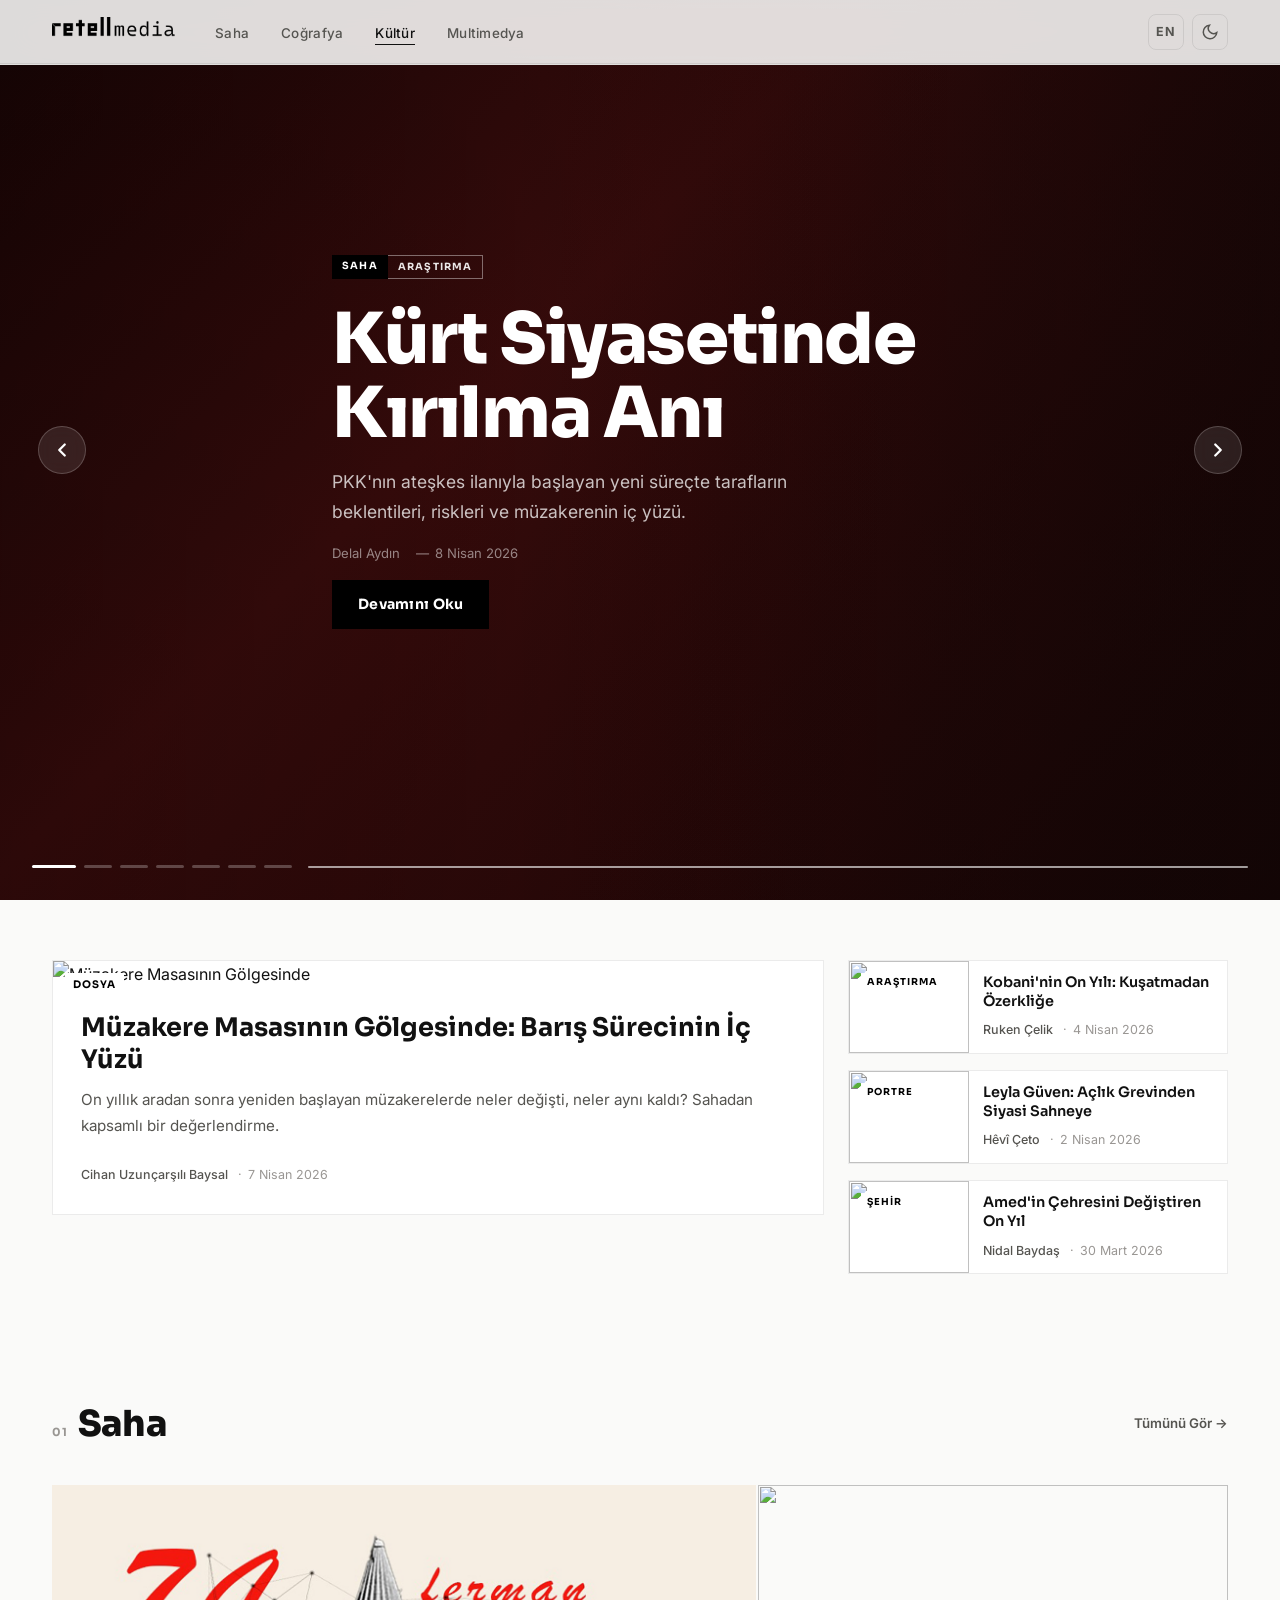
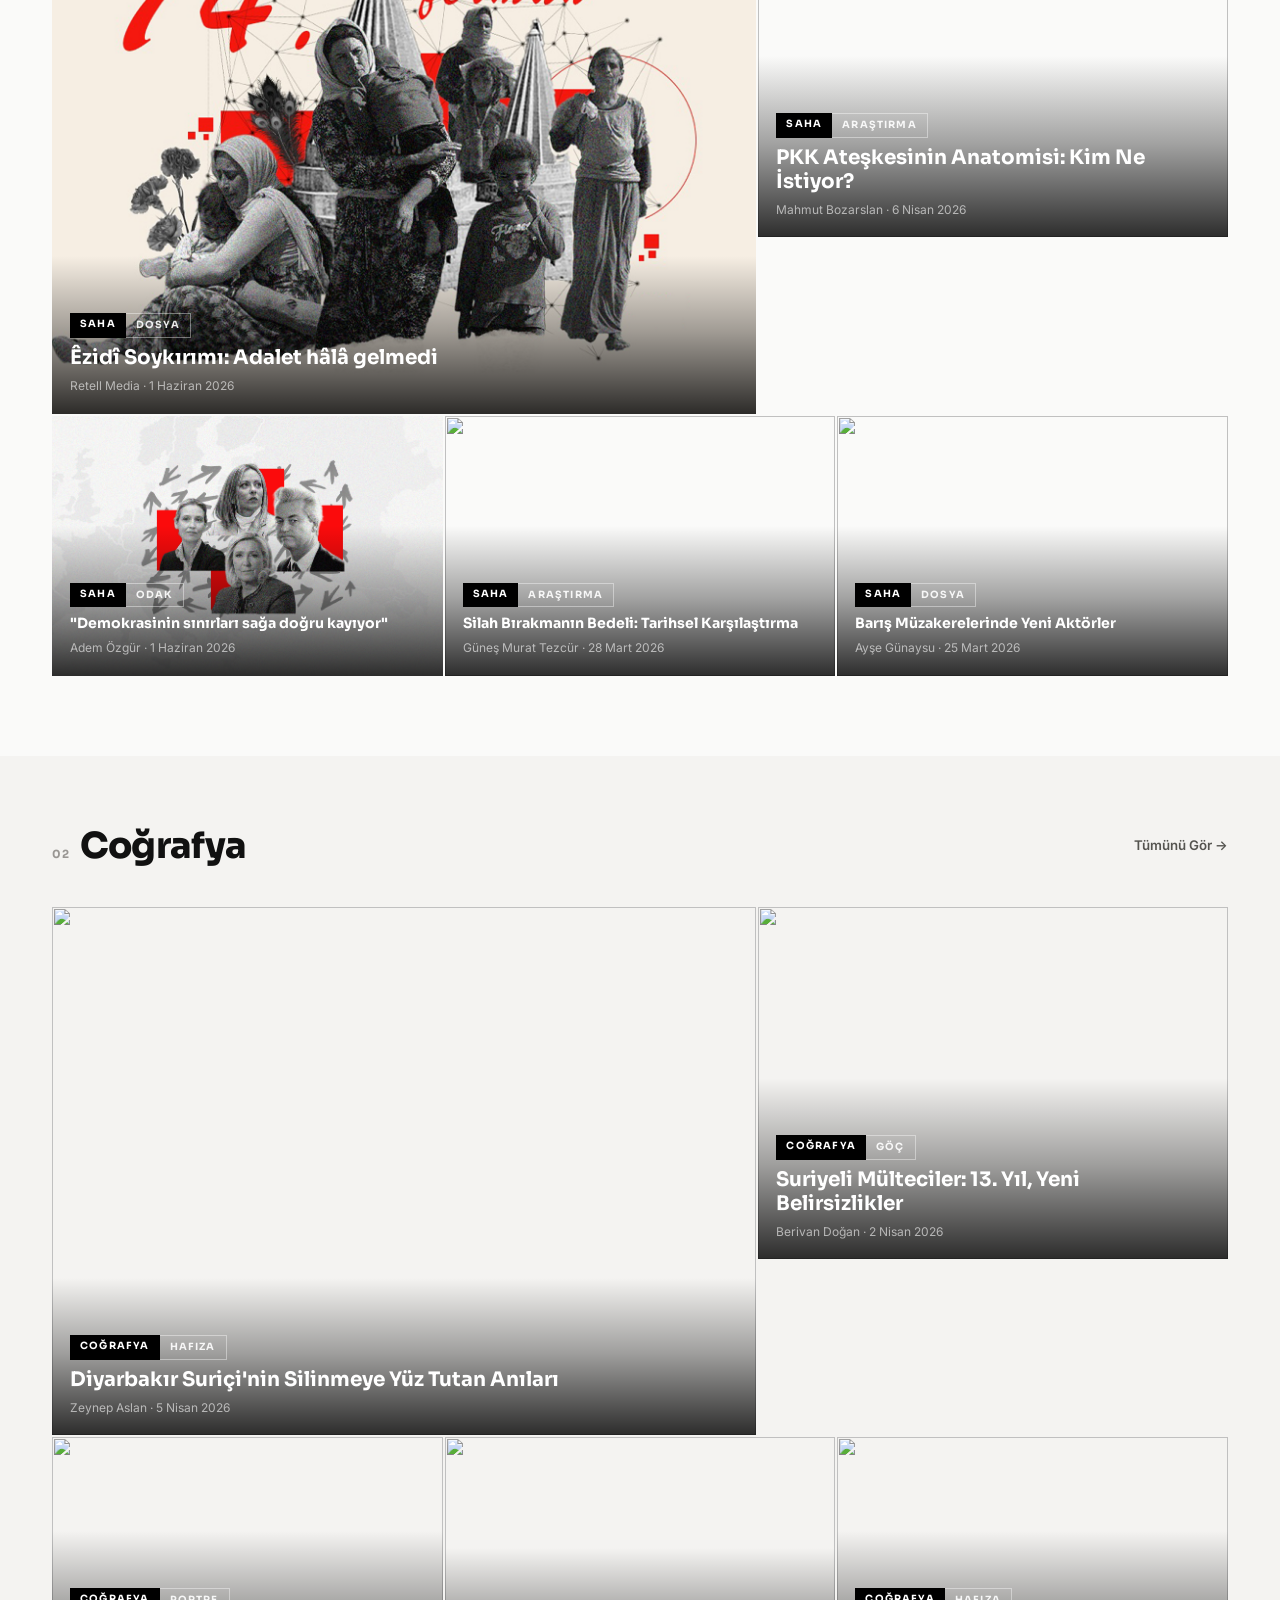
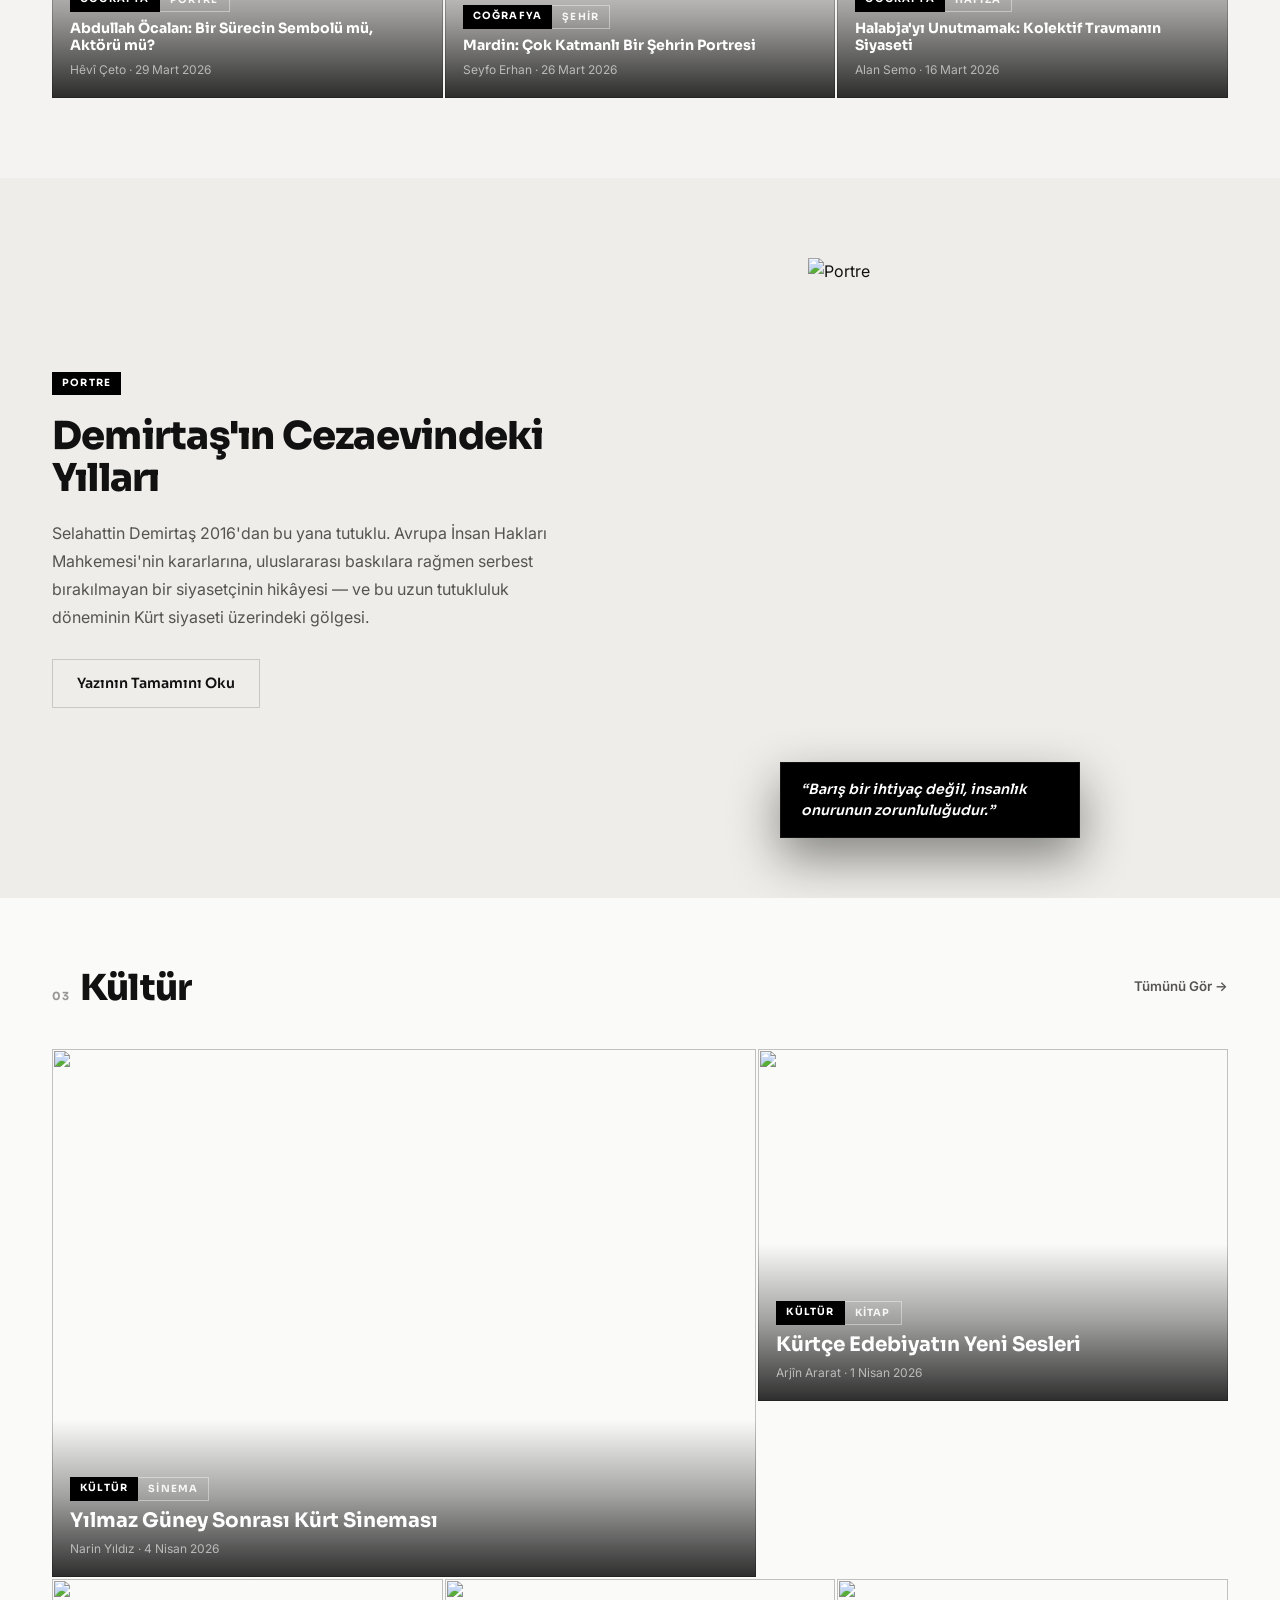
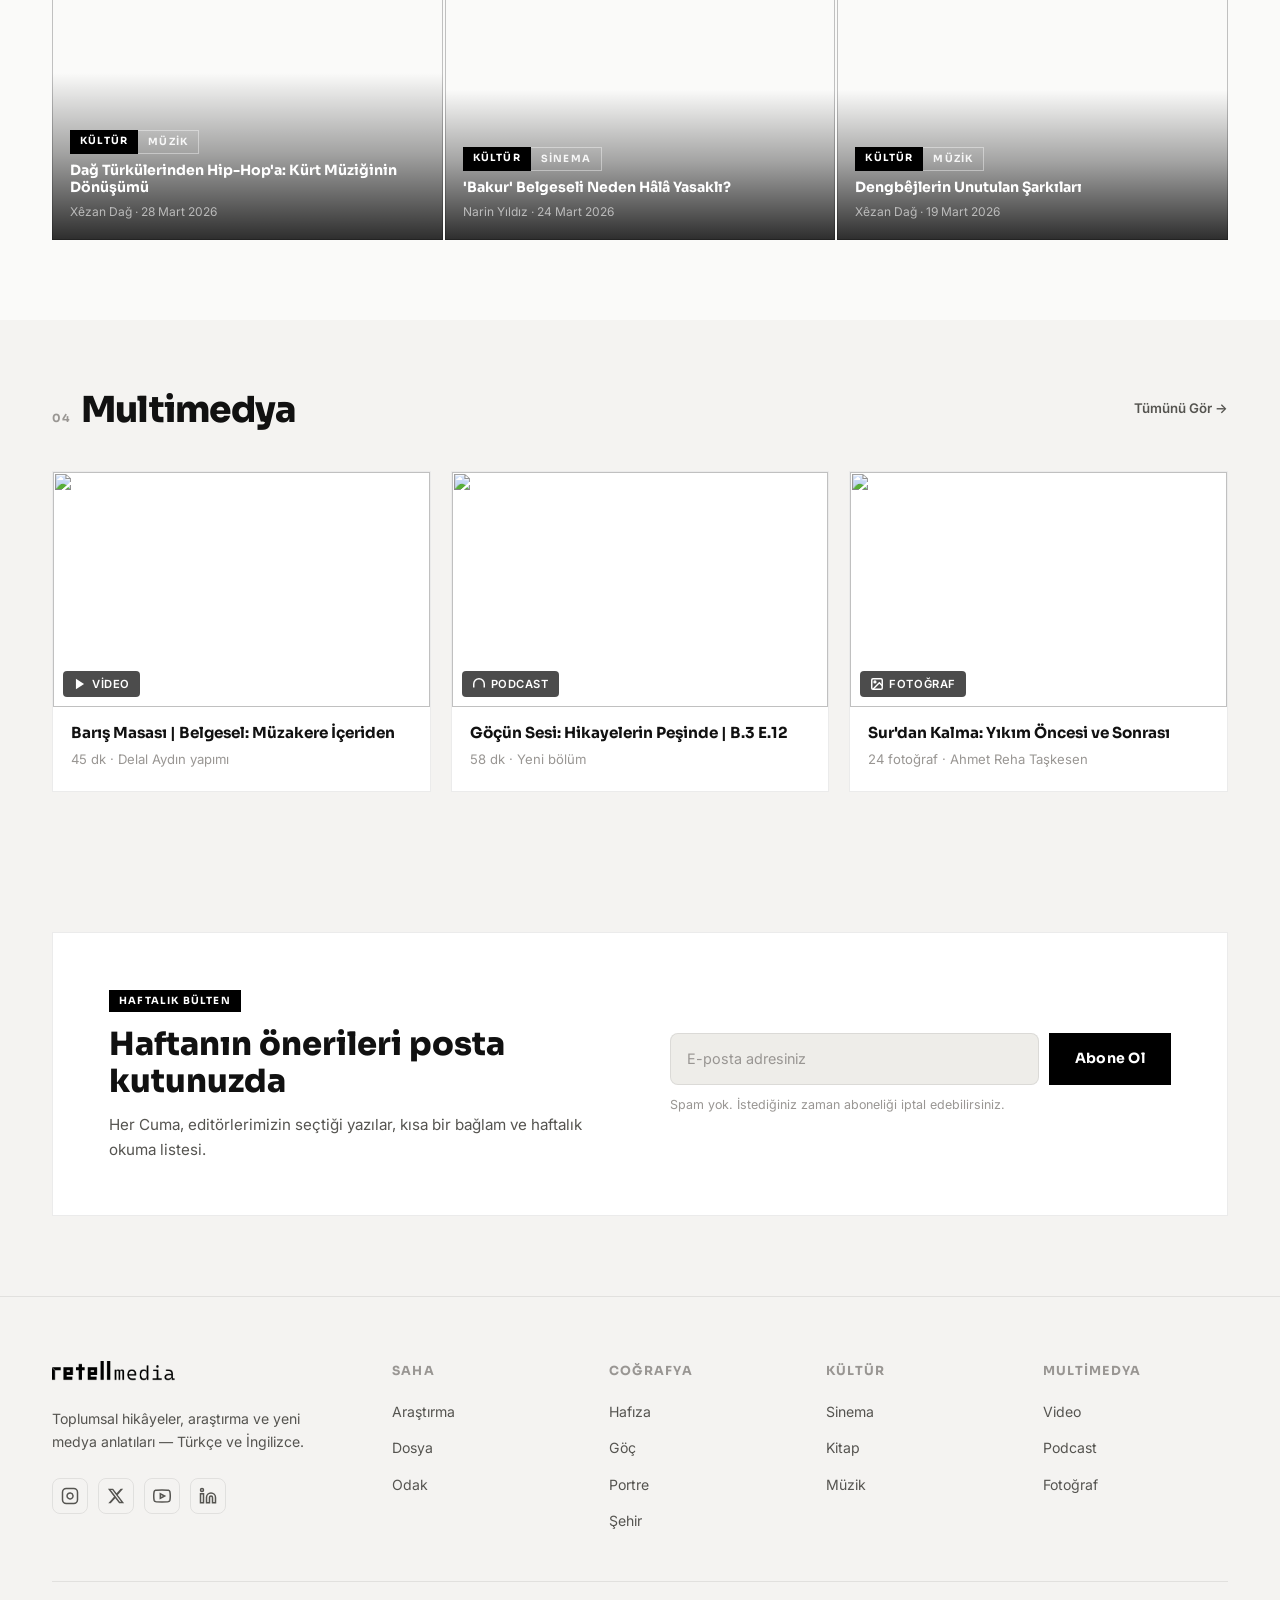
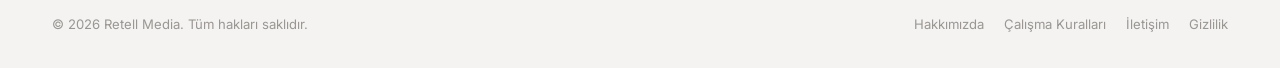
==== commit dfea2804: "Slider'a Êzidî Dosyası ve Hacı Çevik Odak slaytları eklendi Gerçek kapak fotoğrafları ve dosya-soyle" ====
--- a/index.html
+++ b/index.html
@@ -144,6 +144,40 @@
           </div>
         </article>
 
+        <article class="hero-slide" data-index="5">
+          <div class="hero-bg" style="background: #080808;">
+            <div class="hero-photo" style="background: linear-gradient(to right, rgba(8,8,8,0) 40%, rgba(8,8,8,0.55) 100%), url('assets/ezidi-kapak.jpg') center/cover no-repeat;"></div>
+          </div>
+          <div class="hero-overlay"></div>
+          <div class="container hero-content">
+            <div class="cat-band"><span class="cat-main">Saha</span><span class="cat-sub">Dosya</span></div>
+            <h1 class="hero-title">Êzidî Soykırımı:<br>Adalet hâlâ gelmedi</h1>
+            <p class="hero-sub">IŞİD'in 3 Ağustos 2014'te Şengal'e yönelik saldırısının 12. yılında adalet arayışı nerede duruyor? Prof. Dr. Jan İlhan Kızılhan ile hesap verebilirlik, travma ve inkâr üzerine.</p>
+            <div class="hero-meta">
+              <span class="hero-author">Retell Media</span>
+              <span class="hero-date">1 Haziran 2026</span>
+            </div>
+            <a href="dosya-soylesi.html" class="btn-primary">Devamını Oku</a>
+          </div>
+        </article>
+
+        <article class="hero-slide" data-index="6">
+          <div class="hero-bg" style="background: #060a0f;">
+            <div class="hero-photo" style="background: linear-gradient(to right, rgba(6,10,15,0) 40%, rgba(6,10,15,0.55) 100%), url('assets/haci-cevik-kapak.jpg') center/cover no-repeat;"></div>
+          </div>
+          <div class="hero-overlay"></div>
+          <div class="container hero-content">
+            <div class="cat-band"><span class="cat-main">Saha</span><span class="cat-sub">Odak</span></div>
+            <h1 class="hero-title">"Demokrasinin sınırları<br>sağa doğru kayıyor"</h1>
+            <p class="hero-sub">Avrupa'da güç kazanan sağ popülist hareketler krizleri araçsallaştırıyor, göçmenleri hedef alıyor ve algoritmalar aracılığıyla hegemonya inşa ediyor. Dr. Hacı Çevik ile.</p>
+            <div class="hero-meta">
+              <span class="hero-author">Adem Özgür</span>
+              <span class="hero-date">1 Haziran 2026</span>
+            </div>
+            <a href="odak-soylesi.html" class="btn-primary">Devamını Oku</a>
+          </div>
+        </article>
+
       </div><!-- /hero-track -->
 
       <button class="hero-arrow hero-prev" id="hero-prev" aria-label="Önceki">
@@ -160,6 +194,8 @@
           <button class="dot"        role="tab" aria-selected="false" aria-label="Slayt 3"></button>
           <button class="dot"        role="tab" aria-selected="false" aria-label="Slayt 4"></button>
           <button class="dot"        role="tab" aria-selected="false" aria-label="Slayt 5"></button>
+          <button class="dot"        role="tab" aria-selected="false" aria-label="Slayt 6"></button>
+          <button class="dot"        role="tab" aria-selected="false" aria-label="Slayt 7"></button>
         </div>
         <div class="hero-progress-bar" id="hero-progress-bar"></div>
       </div>
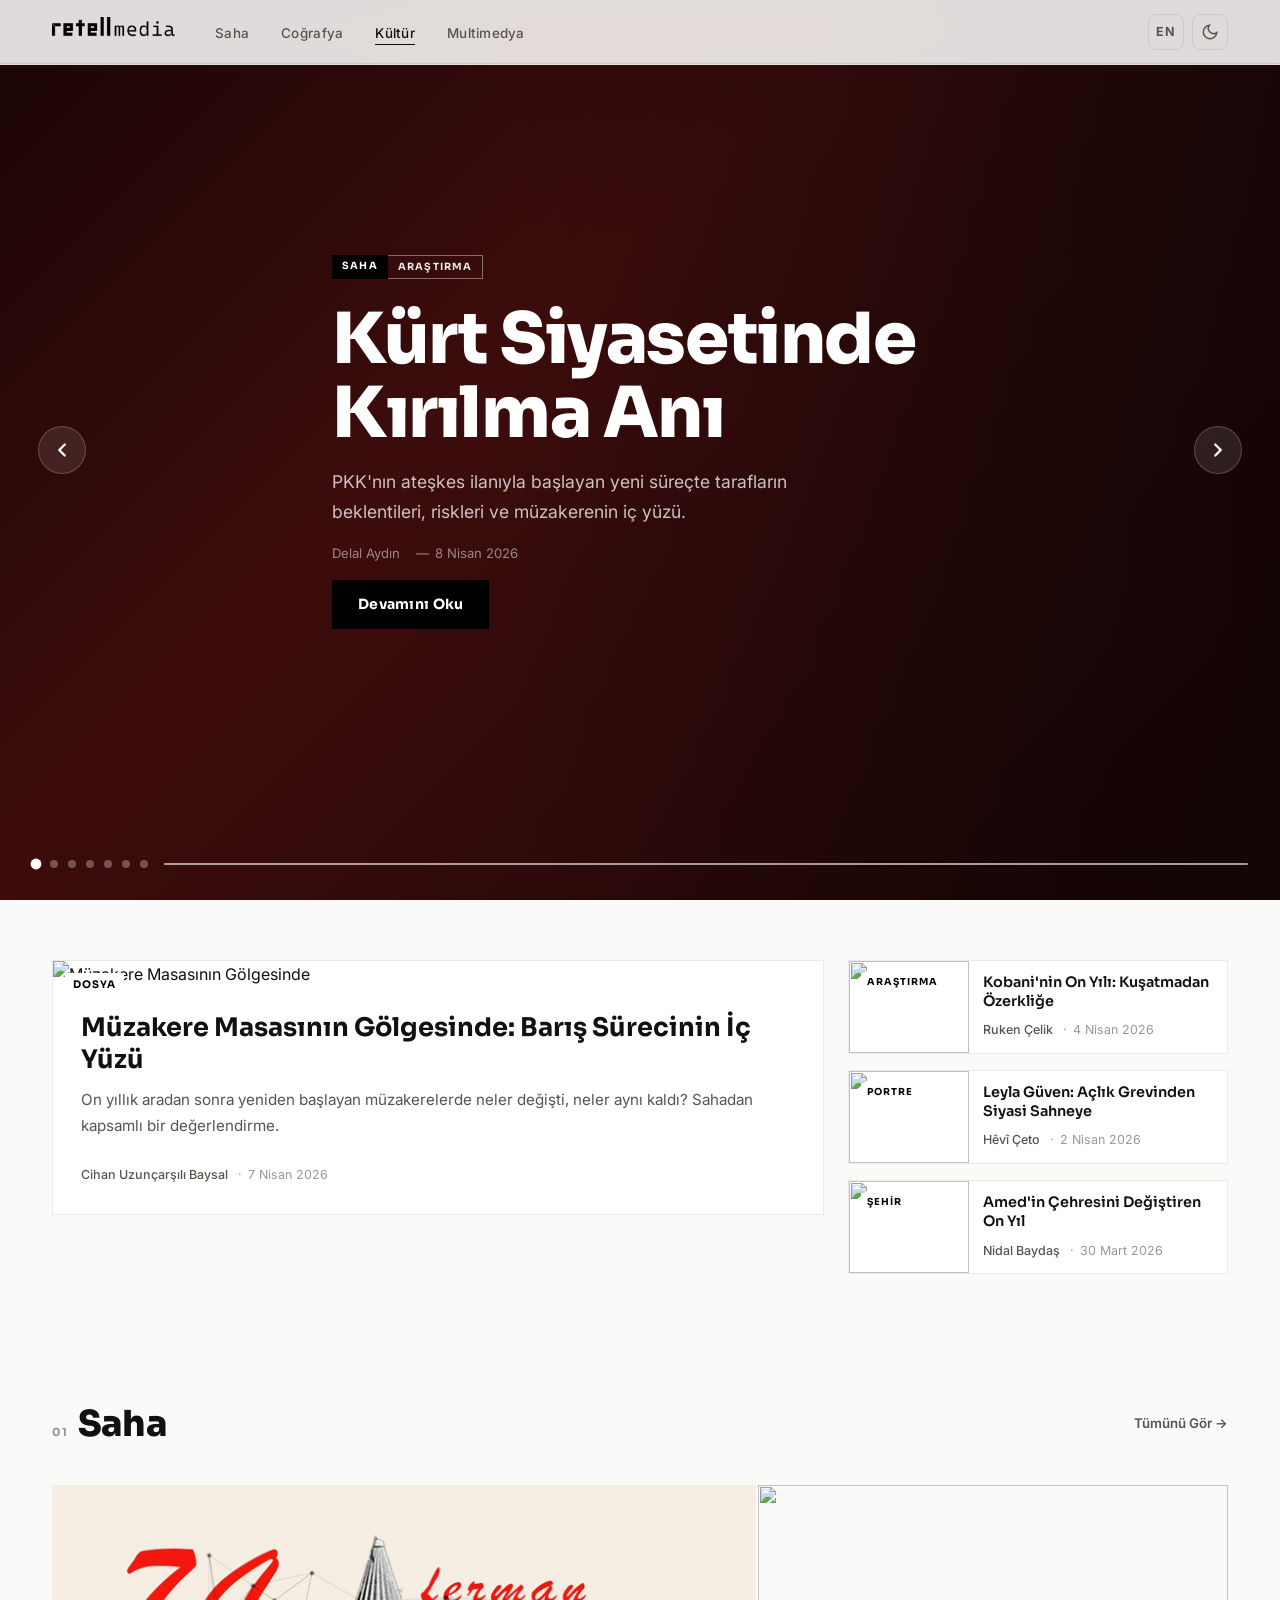
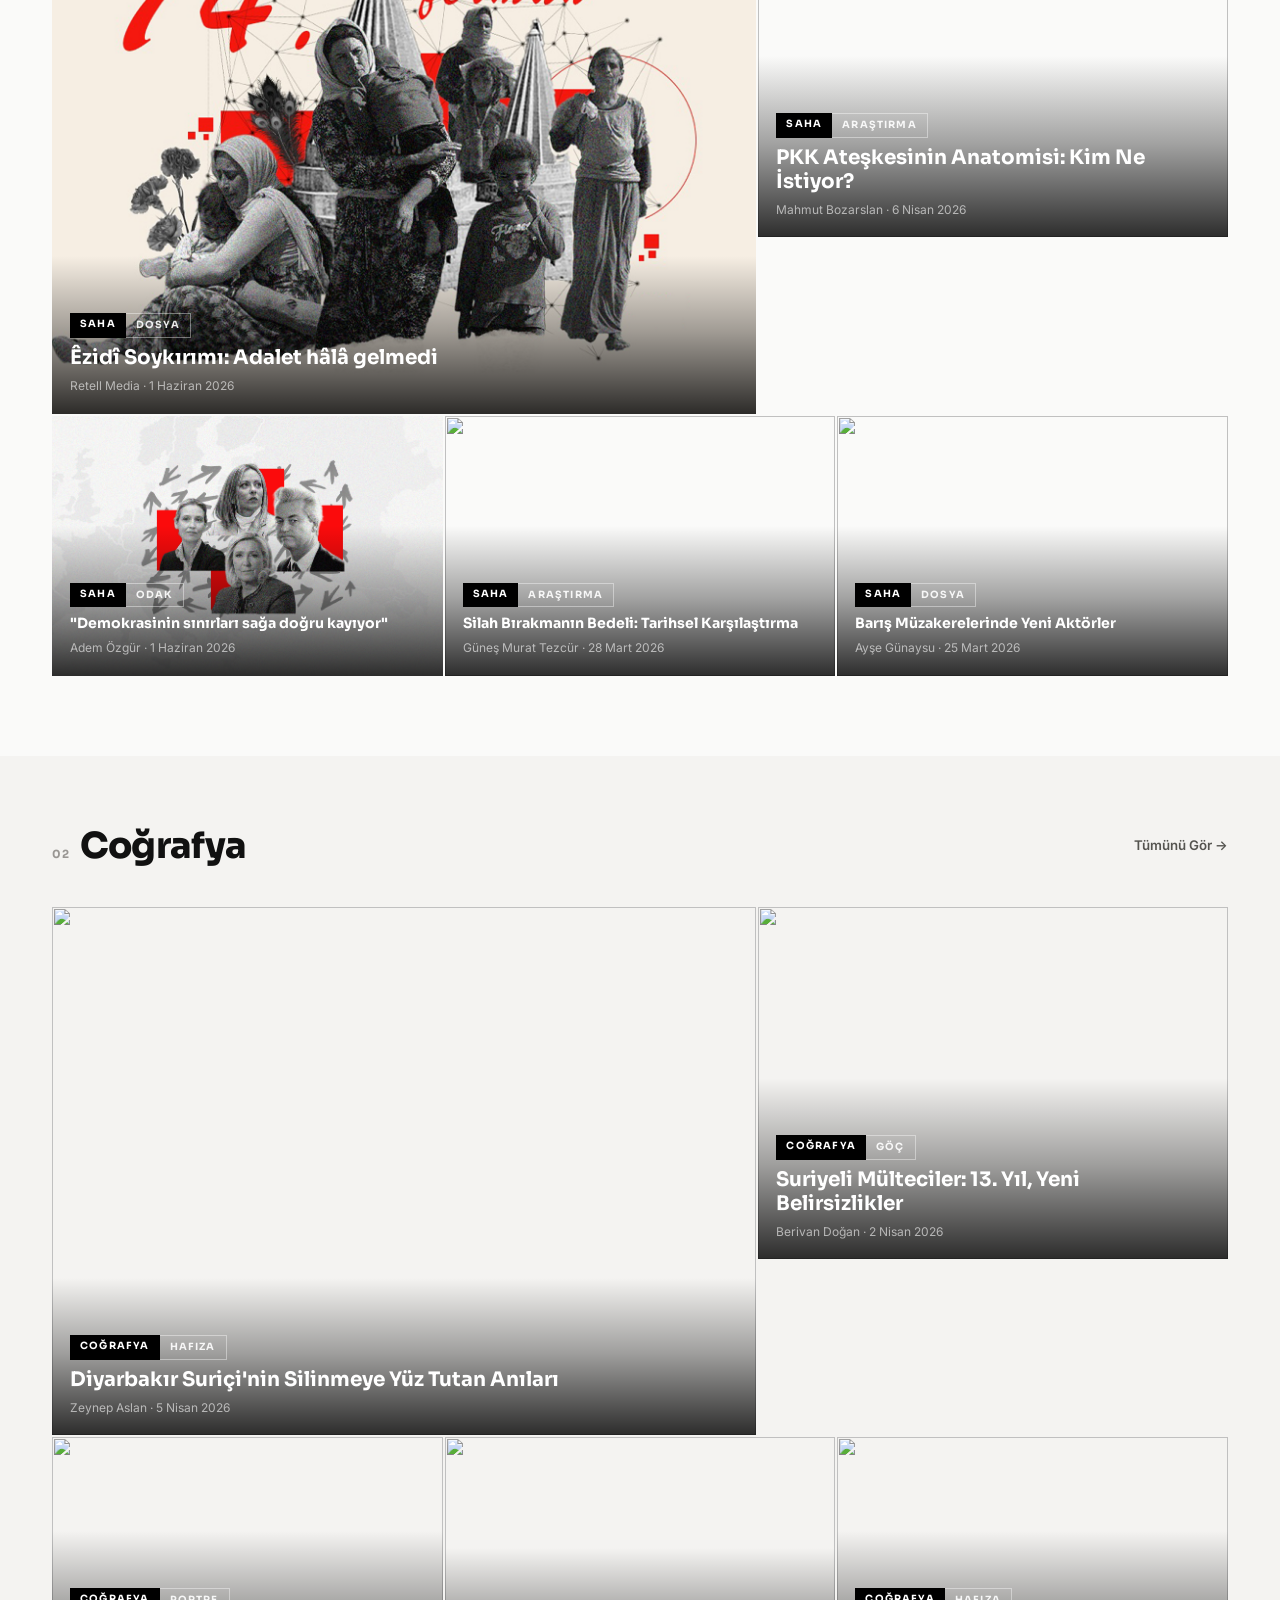
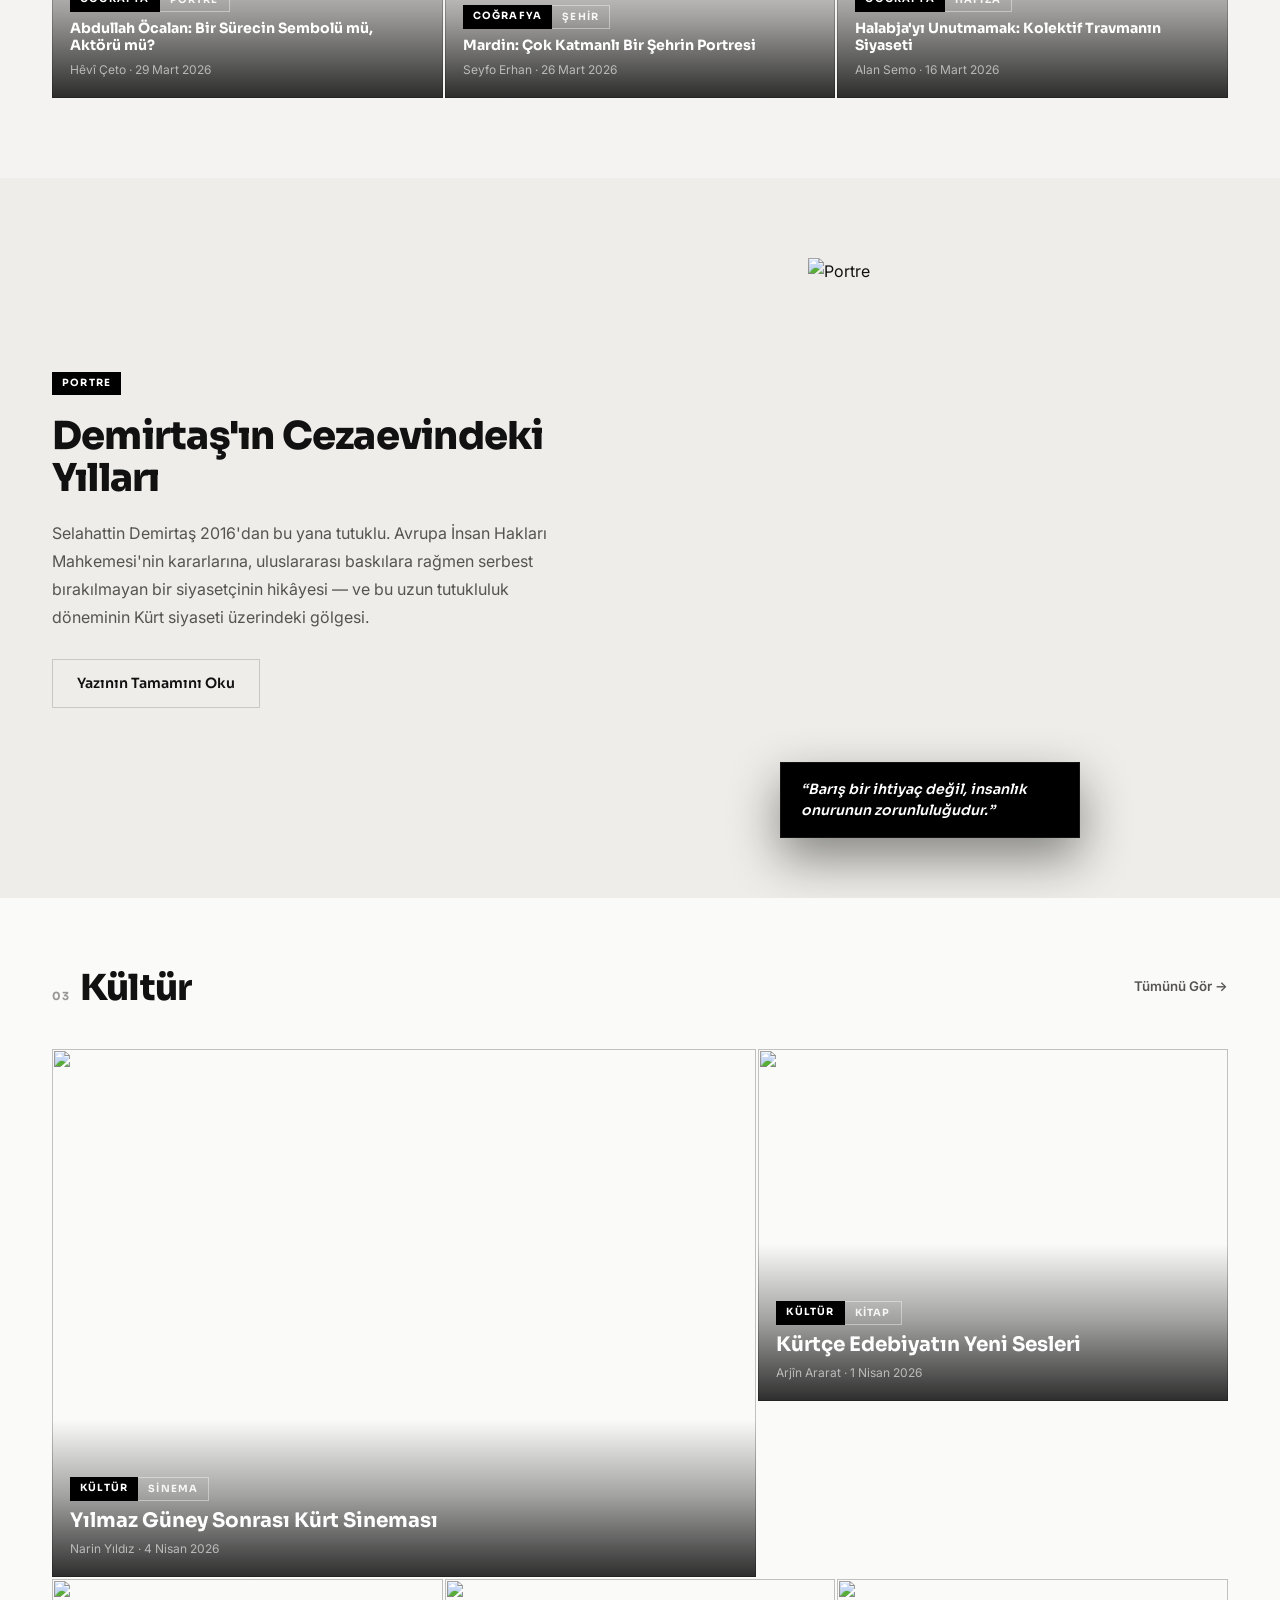
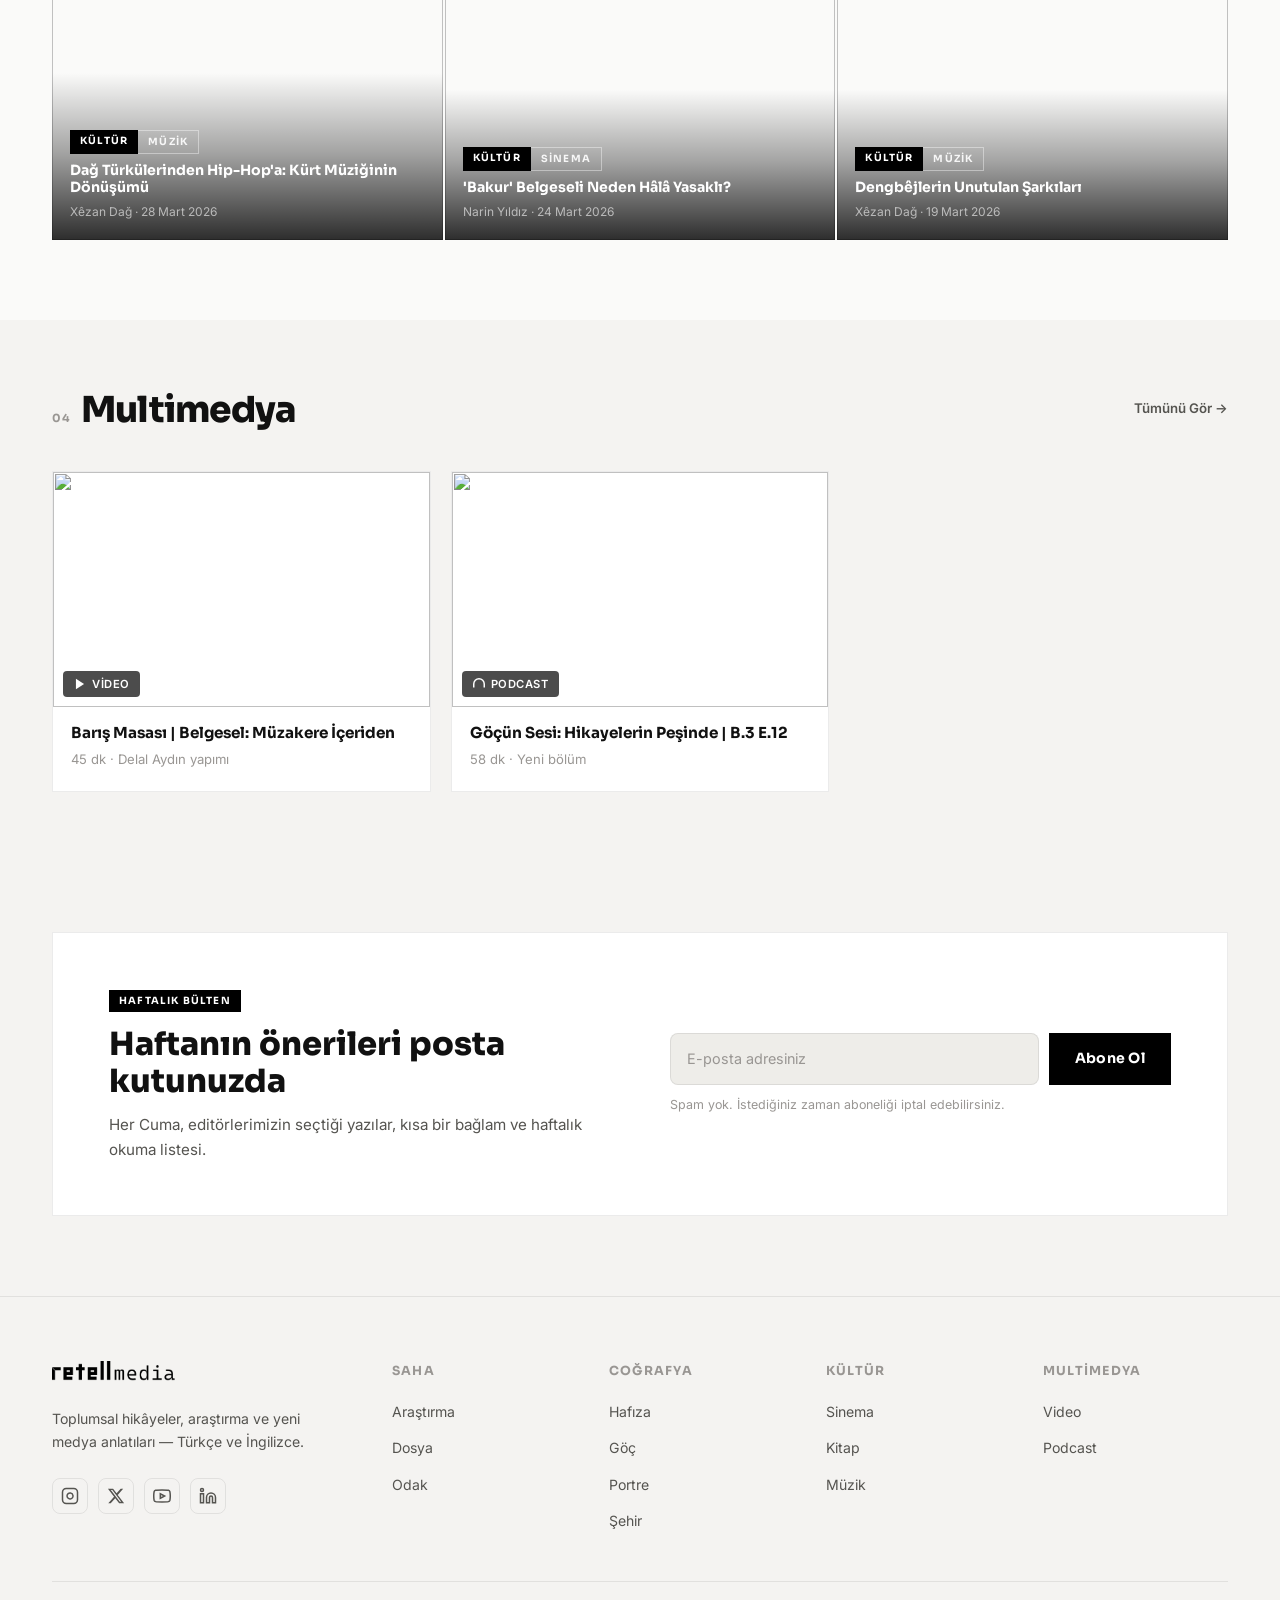
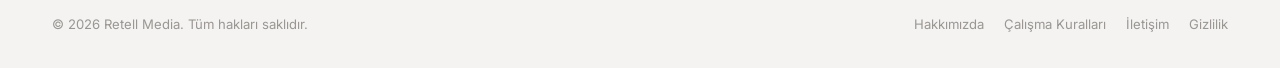
==== commit 9c61470e: "UI: slider gölge kaldırıldı, yuvarlak dot, Fotoğraf kaldırıldı - hero-overlay ve hero-photo inline g" ====
--- a/index.html
+++ b/index.html
@@ -517,20 +517,6 @@
             </div>
           </article>
 
-          <article class="mm-card mm-photo">
-            <a href="#" class="mm-img-wrap">
-              <img src="https://picsum.photos/seed/mm3/700/420" alt="" loading="lazy">
-              <span class="mm-type-badge">
-                <svg xmlns="http://www.w3.org/2000/svg" width="14" height="14" viewBox="0 0 24 24" fill="none" stroke="currentColor" stroke-width="2.5"><rect x="3" y="3" width="18" height="18" rx="2"/><circle cx="8.5" cy="8.5" r="1.5"/><polyline points="21 15 16 10 5 21"/></svg>
-                <span data-tr="Fotoğraf" data-en="Photo Story">Fotoğraf</span>
-              </span>
-            </a>
-            <div class="card-body">
-              <h3 class="card-title"><a href="#" data-tr="Sur'dan Kalma: Yıkım Öncesi ve Sonrası" data-en="Remnants of Sur: Before and After Demolition">Sur'dan Kalma: Yıkım Öncesi ve Sonrası</a></h3>
-              <p class="card-excerpt" data-tr="24 fotoğraf · Ahmet Reha Taşkesen" data-en="24 photos · Ahmet Reha Taşkesen">24 fotoğraf · Ahmet Reha Taşkesen</p>
-            </div>
-          </article>
-
         </div>
       </div>
     </section>
@@ -612,7 +598,6 @@
             <ul>
               <li><a href="#" data-tr="Video" data-en="Video">Video</a></li>
               <li><a href="#" data-tr="Podcast" data-en="Podcast">Podcast</a></li>
-              <li><a href="#" data-tr="Fotoğraf" data-en="Photo Stories">Fotoğraf</a></li>
             </ul>
           </div>
         </nav>
@@ -629,6 +614,10 @@
     </div>
   </footer>
 
+  <!-- Firebase SDK (public read-only, auth gerekmez) -->
+  <script src="https://www.gstatic.com/firebasejs/10.7.1/firebase-app-compat.js"></script>
+  <script src="https://www.gstatic.com/firebasejs/10.7.1/firebase-firestore-compat.js"></script>
+  <script src="firebase-config.js"></script>
   <script src="script.js"></script>
 </body>
 </html>
--- a/styles.css
+++ b/styles.css
@@ -266,12 +266,7 @@
 
 .hero-overlay {
   position: absolute; inset: 0;
-  background: linear-gradient(
-    to right,
-    rgba(0,0,0,0.28) 0%,
-    rgba(0,0,0,0.10) 50%,
-    rgba(0,0,0,0.02) 100%
-  );
+  background: transparent;
 }
 
 .hero-content {
@@ -364,14 +359,14 @@
   padding: 0 var(--px) 32px;
   display: flex; align-items: center; gap: 16px;
 }
-.hero-dots { display: flex; gap: 8px; }
+.hero-dots { display: flex; gap: 10px; align-items: center; }
 .dot {
-  width: 28px; height: 3px; border-radius: 2px;
-  background: rgba(255,255,255,.25);
-  transition: background .3s, width .3s;
-  border: none; padding: 0;
-}
-.dot.active { background: #fff; width: 44px; }
+  width: 8px; height: 8px; border-radius: 50%;
+  background: rgba(255,255,255,.30);
+  transition: background .3s, transform .3s;
+  border: none; padding: 0; flex-shrink: 0;
+}
+.dot.active { background: #fff; transform: scale(1.35); }
 
 .hero-progress-bar {
   flex: 1; height: 2px; border-radius: 1px;
@@ -587,6 +582,25 @@
 [data-theme="light"] .cat-sub {
   color: rgba(255,255,255,.9);
   border-color: rgba(255,255,255,.4);
+}
+
+/* ── ADMIN INJECTED FEED (dynamic articles from admin panel) ────────── */
+.admin-feed {
+  display: flex;
+  gap: 2px;
+  margin-bottom: 2px;
+}
+.admin-feed .card-overlay {
+  flex: 1;
+  min-width: 0;
+  aspect-ratio: 4/3;
+}
+.admin-feed .card-overlay:only-child {
+  aspect-ratio: 16/9;
+}
+@media (max-width: 820px) {
+  .admin-feed { flex-direction: column; }
+  .admin-feed .card-overlay { aspect-ratio: 16/9; }
 }
 
 /* ── CATEGORY FEED LAYOUT (overlay cards) ───────────────────────────── */
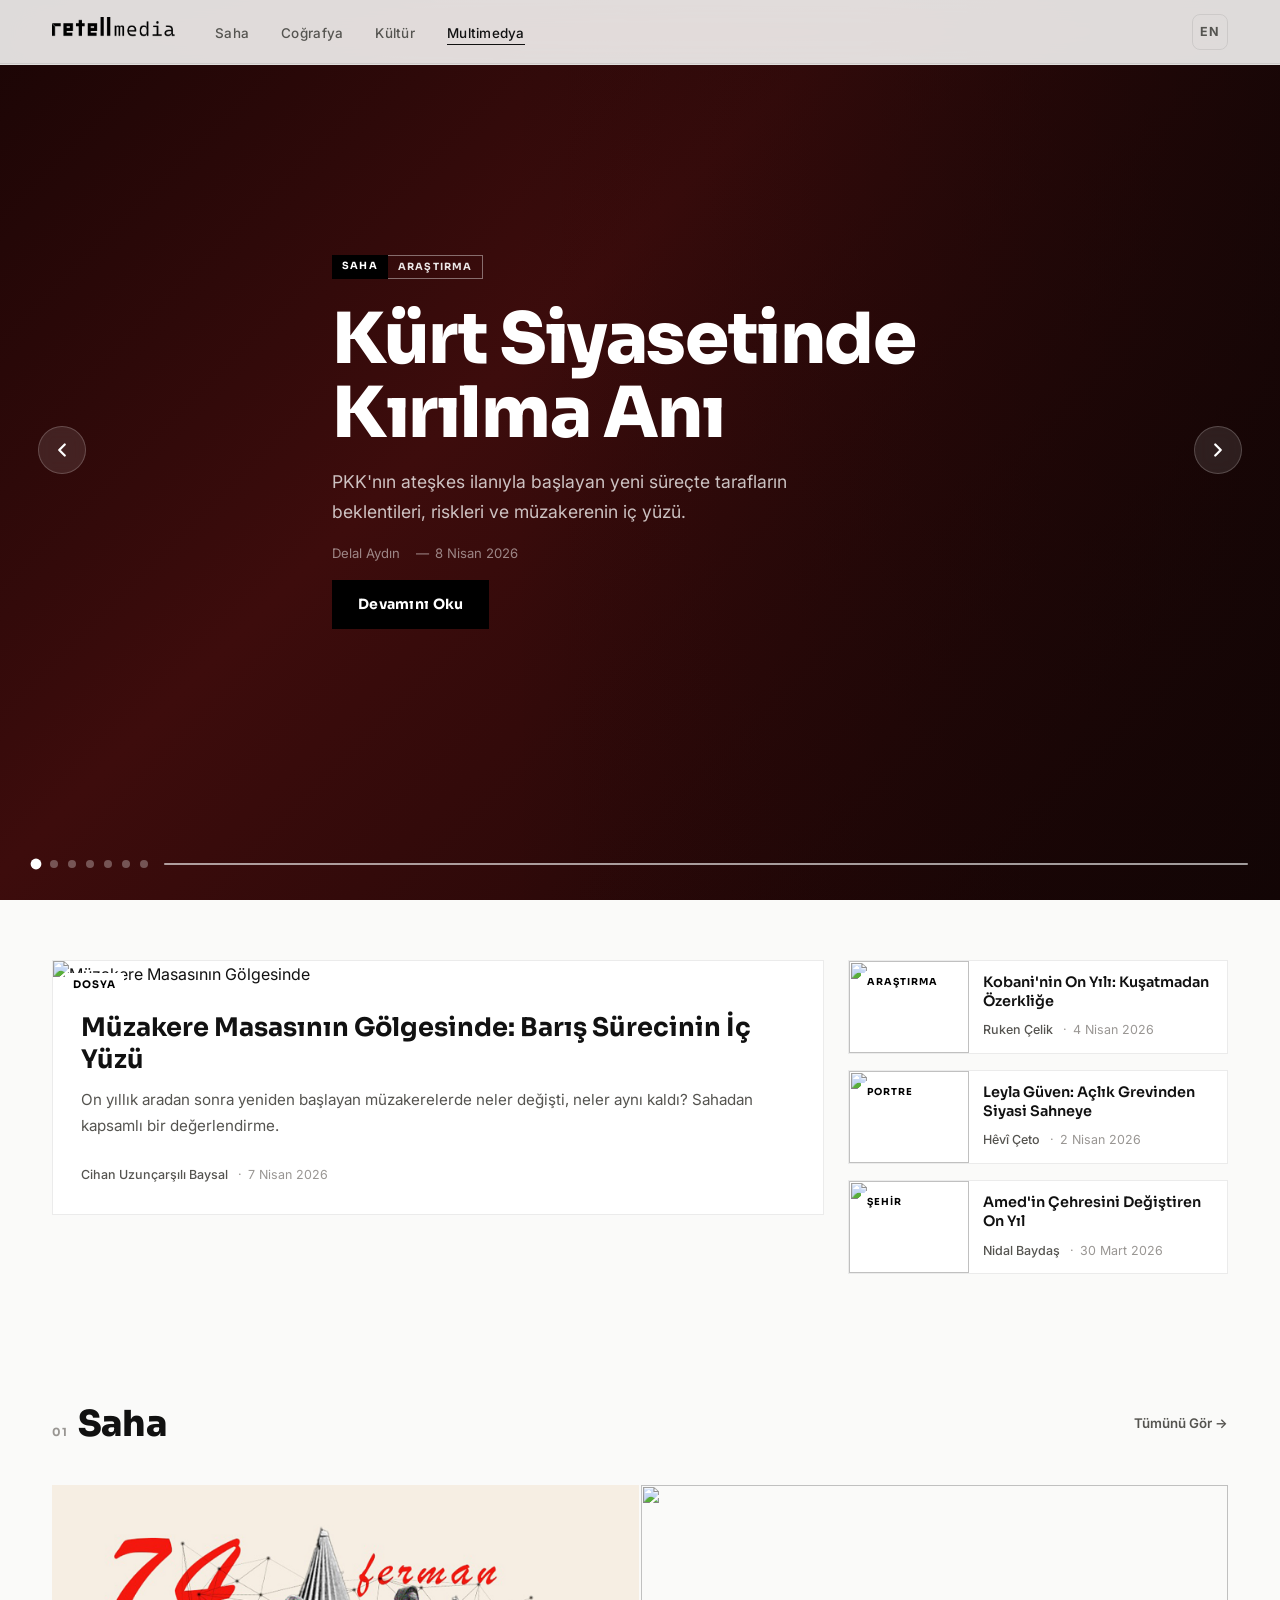
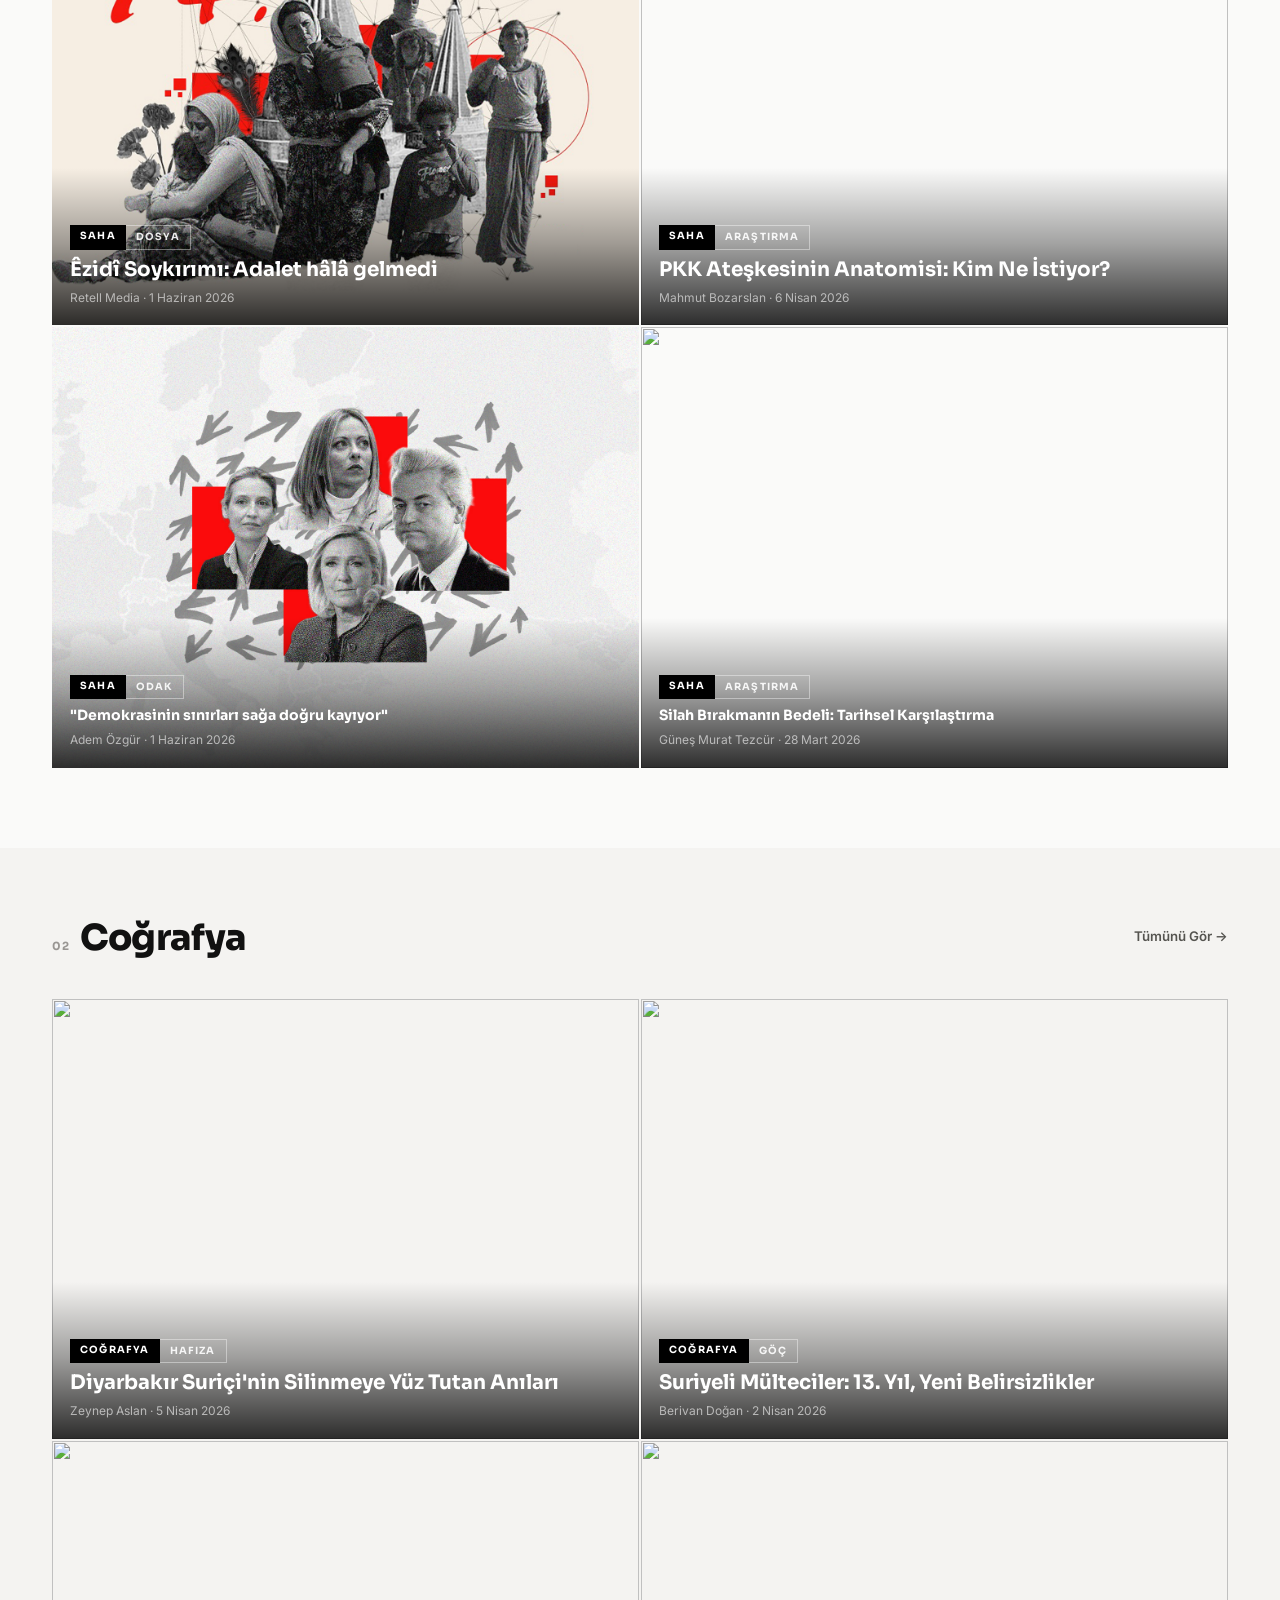
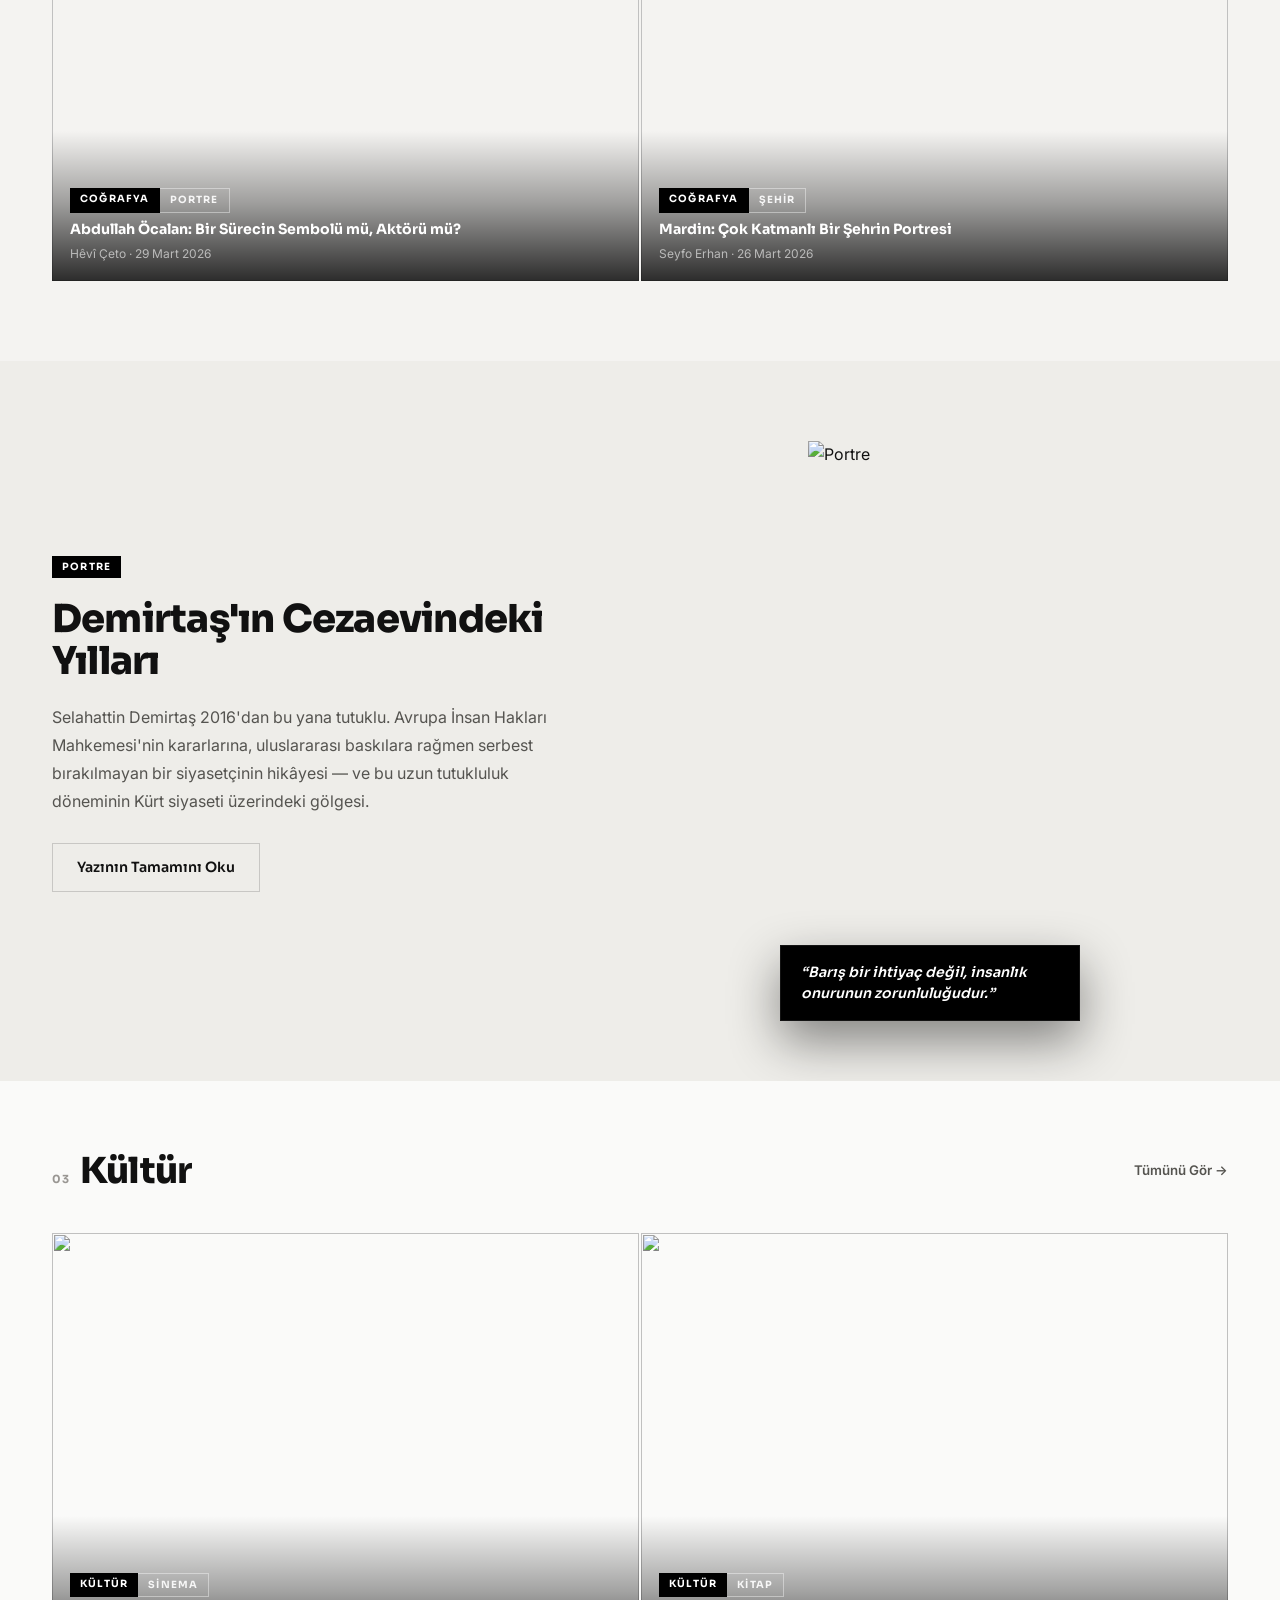
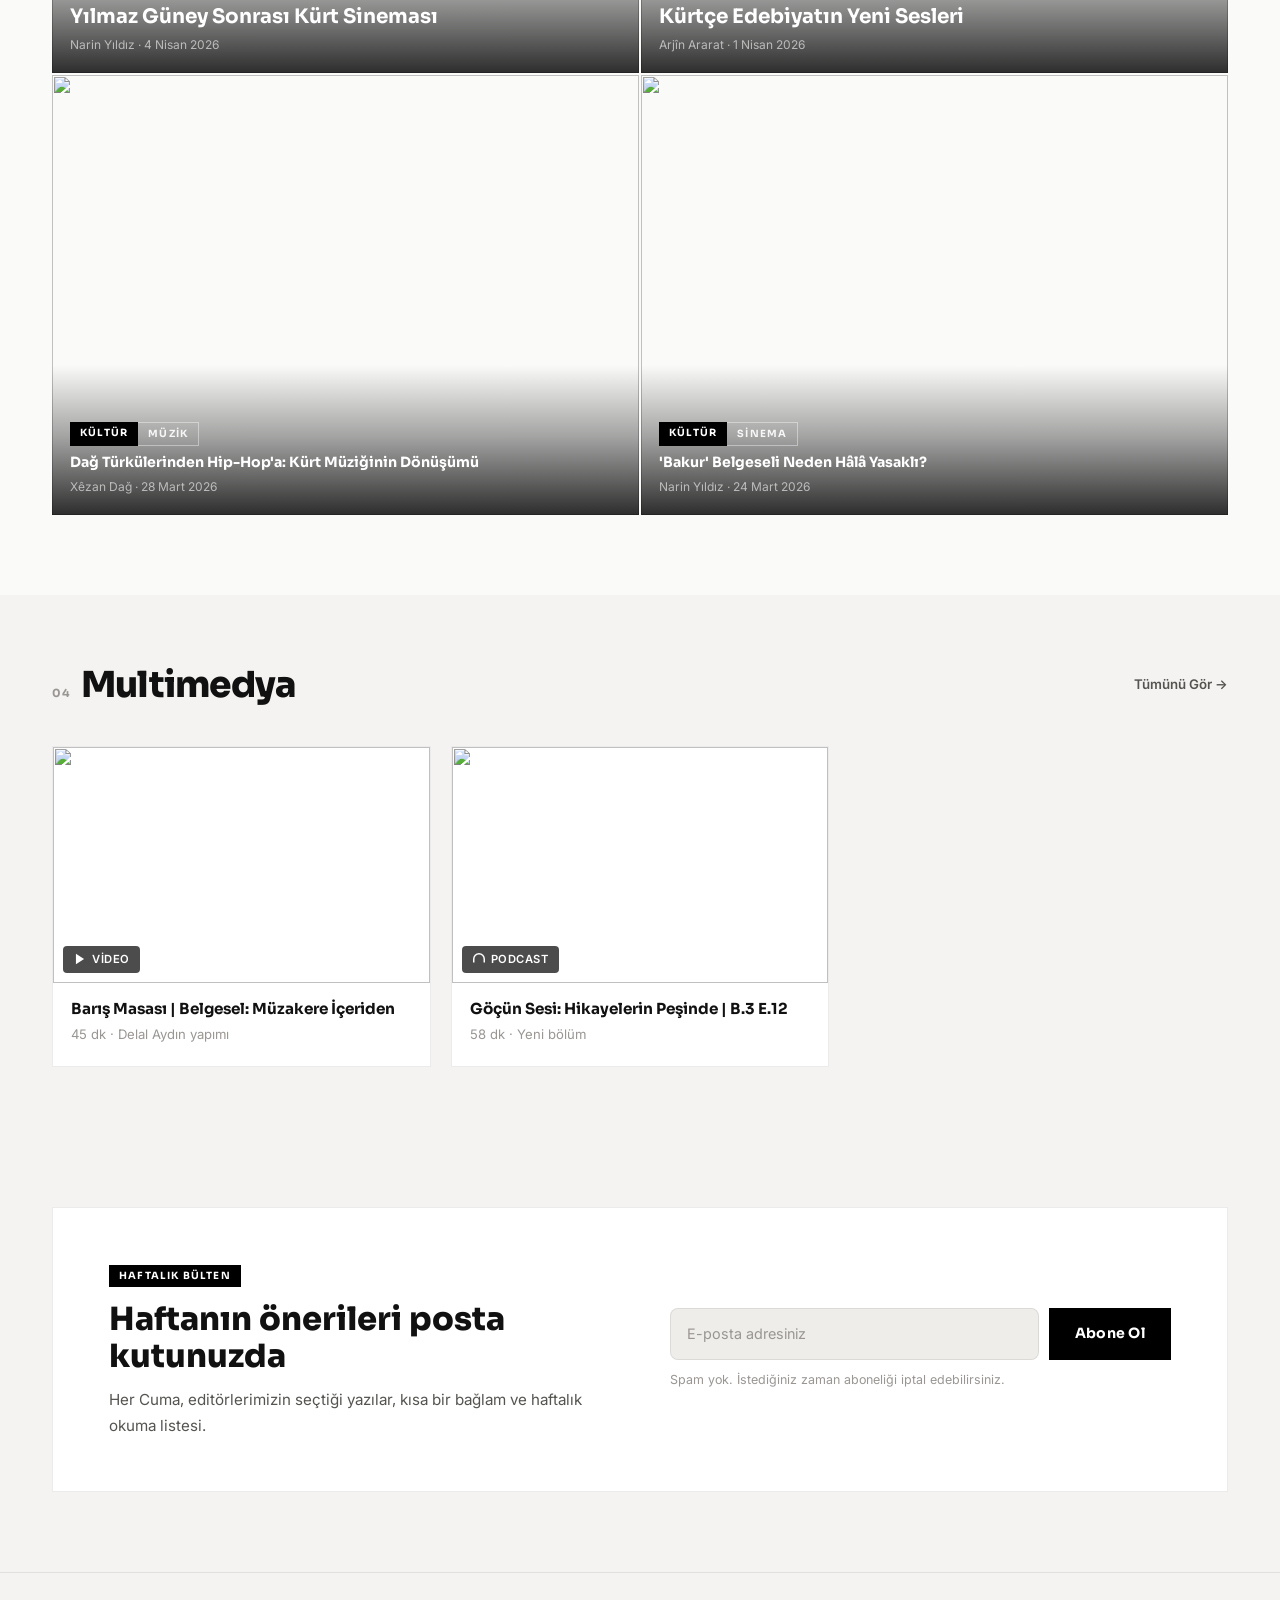
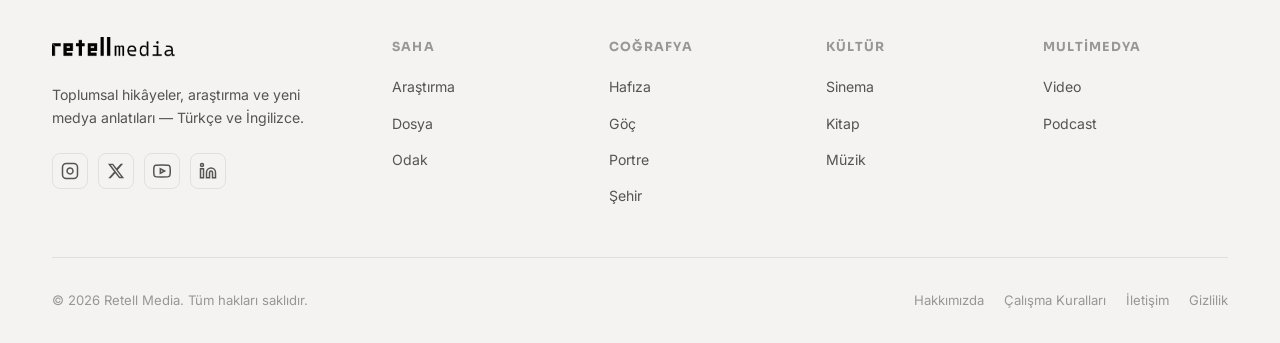
==== commit 731b69a4: "UI: 2x2 eşit kategori grid, sadece gündüz modu, theme toggle kaldırıldı - Kategori bölümleri 2x2 eşi" ====
--- a/index.html
+++ b/index.html
@@ -1,5 +1,5 @@
 <!DOCTYPE html>
-<html lang="tr" data-theme="dark">
+<html lang="tr" data-theme="light">
 <head>
   <meta charset="UTF-8">
   <meta name="viewport" content="width=device-width, initial-scale=1.0">
@@ -31,10 +31,6 @@
       <div class="header-actions">
         <button id="lang-toggle" class="icon-btn" aria-label="Dil değiştir">
           <span class="lang-label">TR</span>
-        </button>
-        <button id="theme-toggle" class="icon-btn" aria-label="Tema değiştir">
-          <svg class="icon-sun" xmlns="http://www.w3.org/2000/svg" width="18" height="18" viewBox="0 0 24 24" fill="none" stroke="currentColor" stroke-width="2"><circle cx="12" cy="12" r="5"/><line x1="12" y1="1" x2="12" y2="3"/><line x1="12" y1="21" x2="12" y2="23"/><line x1="4.22" y1="4.22" x2="5.64" y2="5.64"/><line x1="18.36" y1="18.36" x2="19.78" y2="19.78"/><line x1="1" y1="12" x2="3" y2="12"/><line x1="21" y1="12" x2="23" y2="12"/><line x1="4.22" y1="19.78" x2="5.64" y2="18.36"/><line x1="18.36" y1="5.64" x2="19.78" y2="4.22"/></svg>
-          <svg class="icon-moon" xmlns="http://www.w3.org/2000/svg" width="18" height="18" viewBox="0 0 24 24" fill="none" stroke="currentColor" stroke-width="2"><path d="M21 12.79A9 9 0 1 1 11.21 3 7 7 0 0 0 21 12.79z"/></svg>
         </button>
         <button id="menu-toggle" class="icon-btn hamburger" aria-label="Mobil menü" aria-expanded="false">
           <span></span><span></span>
--- a/styles.css
+++ b/styles.css
@@ -603,30 +603,27 @@
   .admin-feed .card-overlay { aspect-ratio: 16/9; }
 }
 
-/* ── CATEGORY FEED LAYOUT (overlay cards) ───────────────────────────── */
+/* ── CATEGORY FEED LAYOUT (2×2 eşit grid) ──────────────────────────── */
 .category-feed {
-  display: flex;
-  flex-direction: column;
+  display: grid;
+  grid-template-columns: 1fr 1fr;
   gap: 2px;
 }
-.feed-top {
-  display: grid;
-  grid-template-columns: 3fr 2fr;
-  gap: 2px;
-}
+/* feed-top ve feed-bottom sarmalayıcıları görünmez, çocuklar grid'e katılır */
+.feed-top,
 .feed-bottom {
-  display: grid;
-  grid-template-columns: repeat(3, 1fr);
-  gap: 2px;
-}
+  display: contents;
+}
+/* 5. kartı gizle — sadece 4 eşit kart */
+.feed-bottom .card-overlay:nth-child(3) { display: none; }
+
 .card-overlay {
   position: relative;
   overflow: hidden;
   display: block;
   cursor: pointer;
-}
-.feed-top .card-overlay    { aspect-ratio: 4/3; }
-.feed-bottom .card-overlay { aspect-ratio: 3/2; }
+  aspect-ratio: 4/3;
+}
 .card-overlay-img {
   width: 100%; height: 100%;
   object-fit: cover;
@@ -830,12 +827,10 @@
   .card-sm .card-img-wrap  { flex: none; aspect-ratio: 16/9; }
   .card-sm .card-body      { padding: 12px 14px; }
 
-  /* Category feed responsive */
-  .feed-top    { grid-template-columns: 1fr; }
-  .feed-bottom { grid-template-columns: 1fr 1fr; }
-  .feed-top .card-overlay    { aspect-ratio: 16/9; }
-  .feed-bottom .card-overlay { aspect-ratio: 4/3; }
-  .feed-bottom .card-overlay:last-child { grid-column: 1 / -1; }
+  /* Category feed responsive — 2 sütun mobilde de devam eder */
+  .category-feed { grid-template-columns: 1fr; }
+  .card-overlay  { aspect-ratio: 16/9; }
+  .feed-bottom .card-overlay:nth-child(3) { display: none; }
 
   .spotlight-inner  { grid-template-columns: 1fr; gap: 32px; }
   .spotlight-img    { max-width: 400px; margin: 0 auto; }
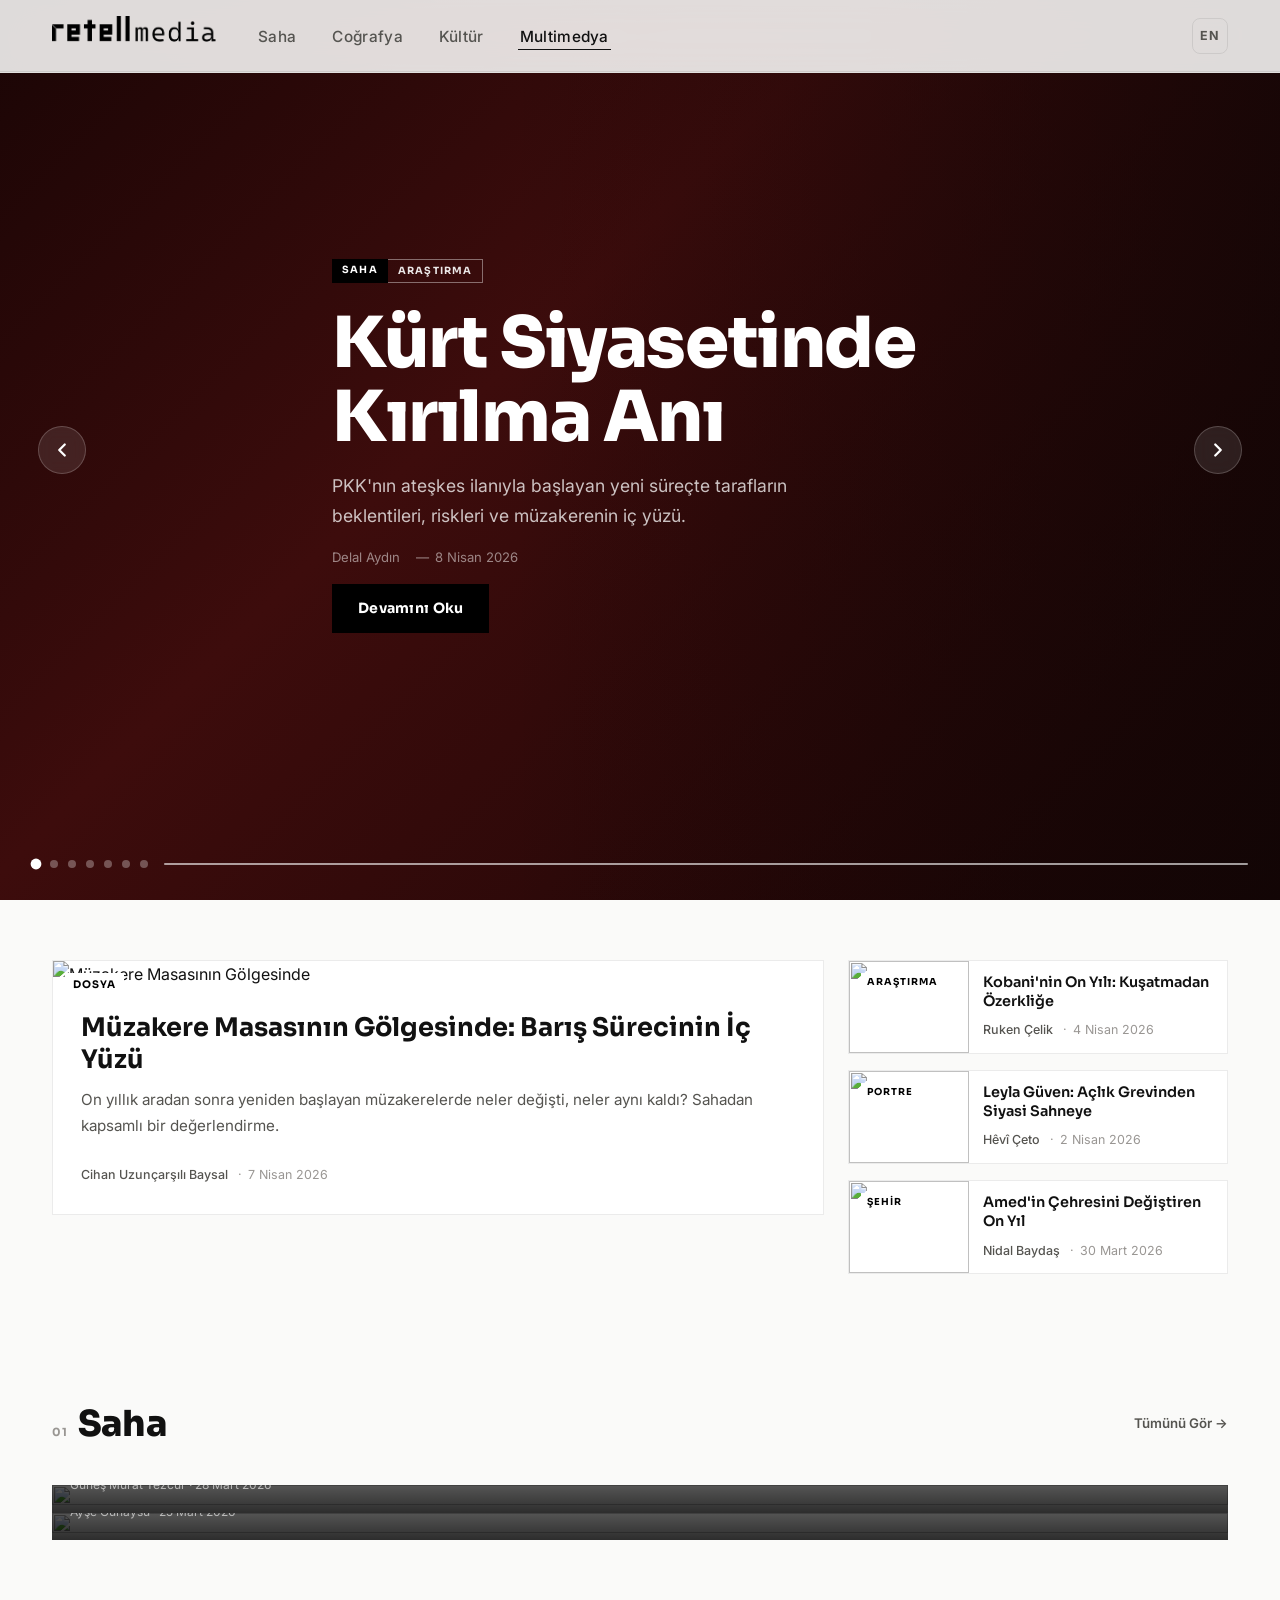
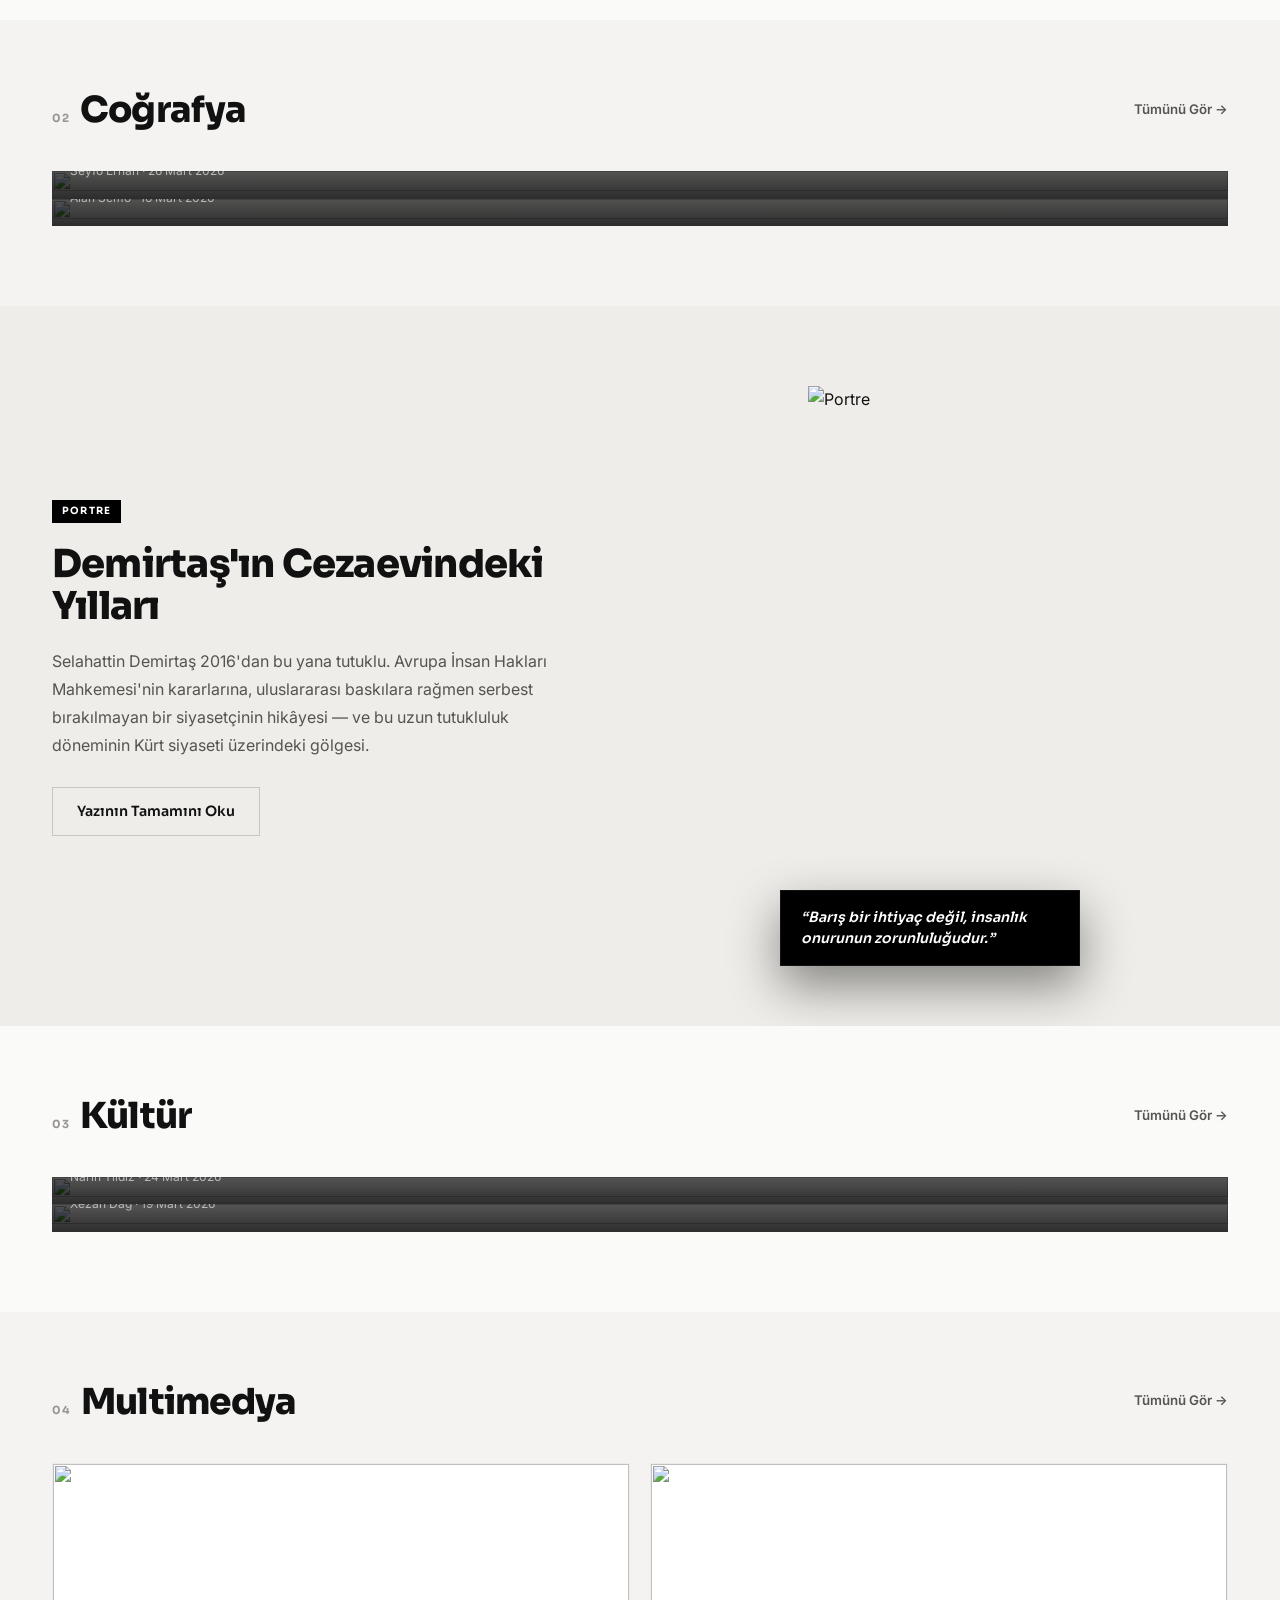
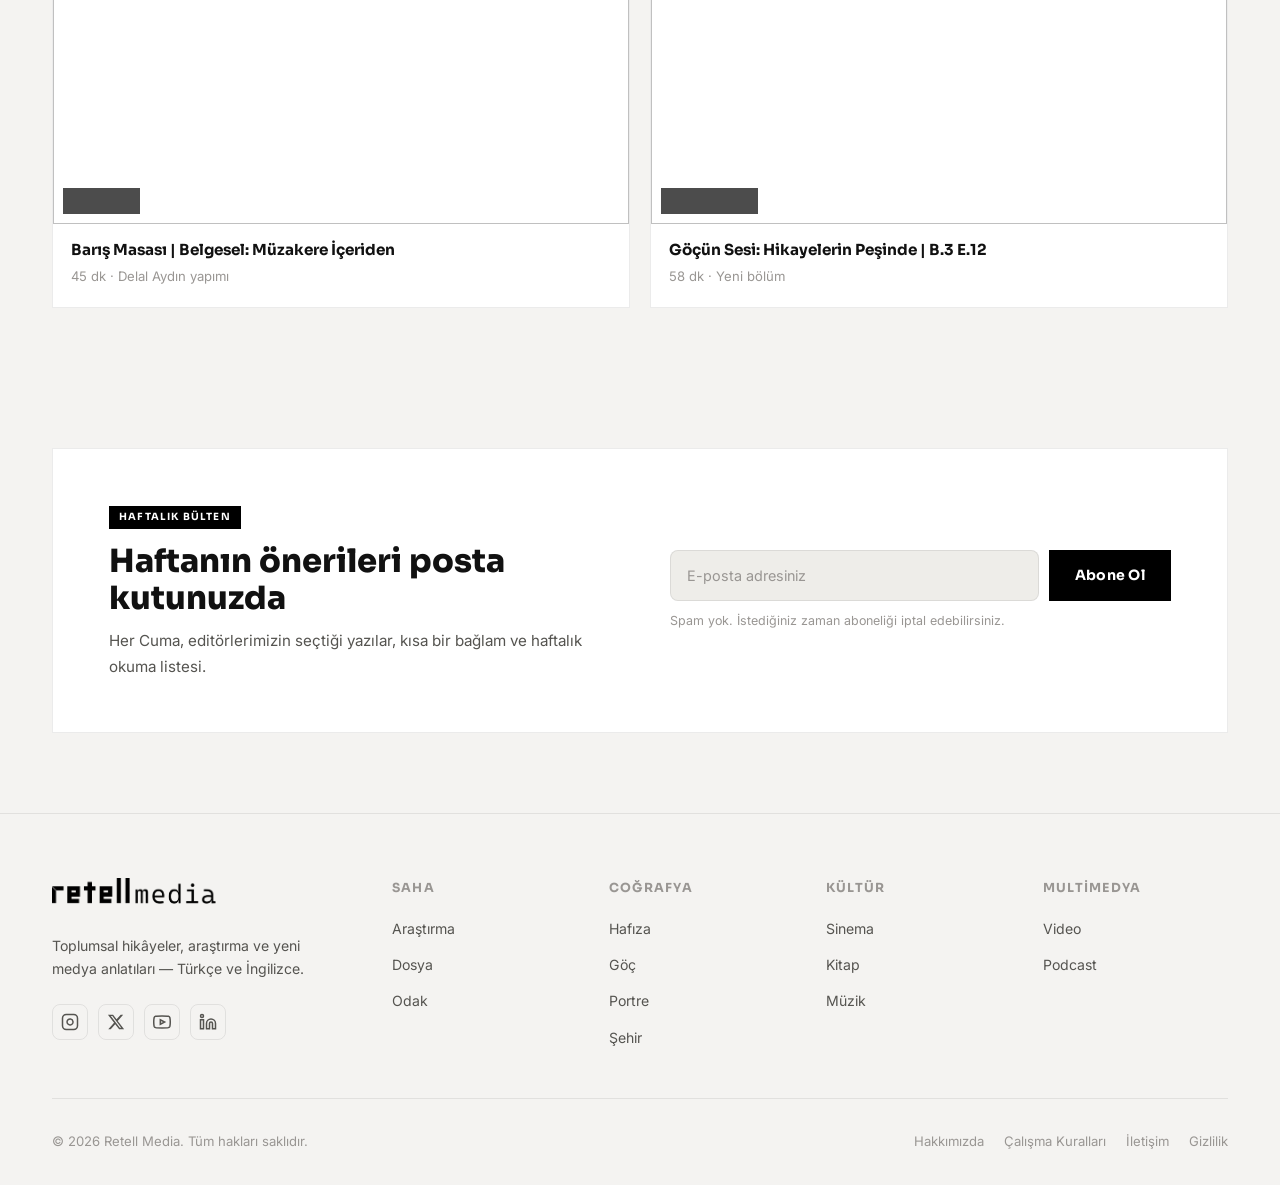
==== commit 4647b79a: "Kategori grid: tekrar eden statik kartlar kaldırıldı, 4 kart sınırı - feed-top/feed-bottom hardcoded" ====
--- a/index.html
+++ b/index.html
@@ -276,32 +276,7 @@
         </div>
 
         <div class="category-feed" data-animate>
-          <div class="feed-top">
-            <a href="dosya-soylesi.html" class="card-overlay">
-              <img class="card-overlay-img" src="assets/ezidi-kapak.jpg" alt="Êzidî Soykırımı" loading="lazy">
-              <div class="card-overlay-body">
-                <div class="cat-band"><span class="cat-main">Saha</span><span class="cat-sub">Dosya</span></div>
-                <h3 class="ov-title">Êzidî Soykırımı: Adalet hâlâ gelmedi</h3>
-                <div class="ov-meta"><span>Retell Media</span><span>1 Haziran 2026</span></div>
-              </div>
-            </a>
-            <a href="#" class="card-overlay">
-              <img class="card-overlay-img" src="https://picsum.photos/seed/saha1/800/600" alt="" loading="lazy">
-              <div class="card-overlay-body">
-                <div class="cat-band"><span class="cat-main" data-tr="Saha" data-en="Field">Saha</span><span class="cat-sub" data-tr="Araştırma" data-en="Research">Araştırma</span></div>
-                <h3 class="ov-title" data-tr="PKK Ateşkesinin Anatomisi: Kim Ne İstiyor?" data-en="Anatomy of the PKK Ceasefire: Who Wants What?">PKK Ateşkesinin Anatomisi: Kim Ne İstiyor?</h3>
-                <div class="ov-meta"><span>Mahmut Bozarslan</span><span>6 Nisan 2026</span></div>
-              </div>
-            </a>
-          </div>
-          <div class="feed-bottom">
-            <a href="odak-soylesi.html" class="card-overlay">
-              <img class="card-overlay-img" src="assets/haci-cevik-kapak.jpg" alt="Demokrasinin Sınırları" loading="lazy">
-              <div class="card-overlay-body">
-                <div class="cat-band"><span class="cat-main">Saha</span><span class="cat-sub">Odak</span></div>
-                <h3 class="ov-title">"Demokrasinin sınırları sağa doğru kayıyor"</h3>
-                <div class="ov-meta"><span>Adem Özgür</span><span>1 Haziran 2026</span></div>
-              </div>
+        </div>
             </a>
             <a href="#" class="card-overlay">
               <img class="card-overlay-img" src="https://picsum.photos/seed/saha4/480/320" alt="" loading="lazy">
@@ -337,32 +312,7 @@
         </div>
 
         <div class="category-feed" data-animate>
-          <div class="feed-top">
-            <a href="#" class="card-overlay">
-              <img class="card-overlay-img" src="https://picsum.photos/seed/cog1/800/600" alt="" loading="lazy">
-              <div class="card-overlay-body">
-                <div class="cat-band"><span class="cat-main" data-tr="Coğrafya" data-en="Geography">Coğrafya</span><span class="cat-sub" data-tr="Hafıza" data-en="Memory">Hafıza</span></div>
-                <h3 class="ov-title" data-tr="Diyarbakır Suriçi'nin Silinmeye Yüz Tutan Anıları" data-en="The Fading Memories of Diyarbakır's Sur">Diyarbakır Suriçi'nin Silinmeye Yüz Tutan Anıları</h3>
-                <div class="ov-meta"><span>Zeynep Aslan</span><span>5 Nisan 2026</span></div>
-              </div>
-            </a>
-            <a href="#" class="card-overlay">
-              <img class="card-overlay-img" src="https://picsum.photos/seed/cog2/600/600" alt="" loading="lazy">
-              <div class="card-overlay-body">
-                <div class="cat-band"><span class="cat-main" data-tr="Coğrafya" data-en="Geography">Coğrafya</span><span class="cat-sub" data-tr="Göç" data-en="Migration">Göç</span></div>
-                <h3 class="ov-title" data-tr="Suriyeli Mülteciler: 13. Yıl, Yeni Belirsizlikler" data-en="Syrian Refugees: 13th Year, New Uncertainties">Suriyeli Mülteciler: 13. Yıl, Yeni Belirsizlikler</h3>
-                <div class="ov-meta"><span>Berivan Doğan</span><span>2 Nisan 2026</span></div>
-              </div>
-            </a>
-          </div>
-          <div class="feed-bottom">
-            <a href="#" class="card-overlay">
-              <img class="card-overlay-img" src="https://picsum.photos/seed/cog3/480/320" alt="" loading="lazy">
-              <div class="card-overlay-body">
-                <div class="cat-band"><span class="cat-main" data-tr="Coğrafya" data-en="Geography">Coğrafya</span><span class="cat-sub" data-tr="Portre" data-en="Portrait">Portre</span></div>
-                <h3 class="ov-title" data-tr="Abdullah Öcalan: Bir Sürecin Sembolü mü, Aktörü mü?" data-en="Abdullah Öcalan: Symbol or Actor of a Process?">Abdullah Öcalan: Bir Sürecin Sembolü mü, Aktörü mü?</h3>
-                <div class="ov-meta"><span>Hêvî Çeto</span><span>29 Mart 2026</span></div>
-              </div>
+        </div>
             </a>
             <a href="#" class="card-overlay">
               <img class="card-overlay-img" src="https://picsum.photos/seed/cog4/480/320" alt="" loading="lazy">
@@ -418,32 +368,7 @@
         </div>
 
         <div class="category-feed" data-animate>
-          <div class="feed-top">
-            <a href="#" class="card-overlay">
-              <img class="card-overlay-img" src="https://picsum.photos/seed/kul1/800/600" alt="" loading="lazy">
-              <div class="card-overlay-body">
-                <div class="cat-band"><span class="cat-main" data-tr="Kültür" data-en="Culture">Kültür</span><span class="cat-sub" data-tr="Sinema" data-en="Cinema">Sinema</span></div>
-                <h3 class="ov-title" data-tr="Yılmaz Güney Sonrası Kürt Sineması" data-en="Kurdish Cinema After Yılmaz Güney">Yılmaz Güney Sonrası Kürt Sineması</h3>
-                <div class="ov-meta"><span>Narin Yıldız</span><span>4 Nisan 2026</span></div>
-              </div>
-            </a>
-            <a href="#" class="card-overlay">
-              <img class="card-overlay-img" src="https://picsum.photos/seed/kul2/600/600" alt="" loading="lazy">
-              <div class="card-overlay-body">
-                <div class="cat-band"><span class="cat-main" data-tr="Kültür" data-en="Culture">Kültür</span><span class="cat-sub" data-tr="Kitap" data-en="Books">Kitap</span></div>
-                <h3 class="ov-title" data-tr="Kürtçe Edebiyatın Yeni Sesleri" data-en="New Voices in Kurdish Literature">Kürtçe Edebiyatın Yeni Sesleri</h3>
-                <div class="ov-meta"><span>Arjîn Ararat</span><span>1 Nisan 2026</span></div>
-              </div>
-            </a>
-          </div>
-          <div class="feed-bottom">
-            <a href="#" class="card-overlay">
-              <img class="card-overlay-img" src="https://picsum.photos/seed/kul3/480/320" alt="" loading="lazy">
-              <div class="card-overlay-body">
-                <div class="cat-band"><span class="cat-main" data-tr="Kültür" data-en="Culture">Kültür</span><span class="cat-sub" data-tr="Müzik" data-en="Music">Müzik</span></div>
-                <h3 class="ov-title" data-tr="Dağ Türkülerinden Hip-Hop'a: Kürt Müziğinin Dönüşümü" data-en="From Mountain Ballads to Hip-Hop: The Transformation of Kurdish Music">Dağ Türkülerinden Hip-Hop'a: Kürt Müziğinin Dönüşümü</h3>
-                <div class="ov-meta"><span>Xêzan Dağ</span><span>28 Mart 2026</span></div>
-              </div>
+        </div>
             </a>
             <a href="#" class="card-overlay">
               <img class="card-overlay-img" src="https://picsum.photos/seed/kul4/480/320" alt="" loading="lazy">
--- a/styles.css
+++ b/styles.css
@@ -26,7 +26,7 @@
   --purple:     #7c3aed;
 
   /* Layout */
-  --header-h: 64px;
+  --header-h: 72px;
   --max-w:    1240px;
   --px:       clamp(16px, 4vw, 32px);
   --r:        0px;
@@ -147,11 +147,10 @@
 /* Logo */
 .logo { display: flex; align-items: center; gap: 0; }
 .logo-img {
-  height: 30px;
+  height: 40px;
   width: auto;
   object-fit: contain;
   display: block;
-  /* Logo is black-on-white; invert on dark theme for white-on-dark */
   filter: invert(1);
 }
 [data-theme="light"] .logo-img { filter: none; }
@@ -161,8 +160,8 @@
 .main-nav { flex: 1; }
 .nav-list  { display: flex; align-items: center; gap: 0; }
 .nav-link  {
-  padding: 8px 16px;
-  font-size: 0.84rem;
+  padding: 8px 18px;
+  font-size: 0.96rem;
   font-weight: 500;
   letter-spacing: 0.02em;
   color: var(--text-2);
@@ -584,37 +583,60 @@
   border-color: rgba(255,255,255,.4);
 }
 
-/* ── ADMIN INJECTED FEED (dynamic articles from admin panel) ────────── */
+/* ── ADMIN INJECTED FEED (Firestore'dan gelen yazılar, 4 kart max) ───── */
 .admin-feed {
+  display: grid;
+  grid-template-columns: 3fr 2fr;
+  gap: 2px;
+  margin-bottom: 0;
+}
+.admin-feed .card-overlay { aspect-ratio: 4/3; }
+
+/* 3. ve 4. kart: ikinci satır, eşit genişlik */
+.admin-feed .card-overlay:nth-child(3),
+.admin-feed .card-overlay:nth-child(4) {
+  grid-column: auto;
+}
+/* 3. ve 4. kart için ikinci satır 2 eşit sütun */
+.admin-feed:has(.card-overlay:nth-child(3)) {
+  grid-template-columns: 3fr 2fr;
+  grid-template-rows: auto auto;
+}
+.admin-feed .card-overlay:nth-child(3) {
+  grid-column: 1;
+  grid-row: 2;
+}
+.admin-feed .card-overlay:nth-child(4) {
+  grid-column: 2;
+  grid-row: 2;
+}
+/* 5. ve sonrası gizle */
+.admin-feed .card-overlay:nth-child(n+5) { display: none; }
+
+@media (max-width: 820px) {
+  .admin-feed { grid-template-columns: 1fr; }
+  .admin-feed .card-overlay { aspect-ratio: 16/9; }
+  .admin-feed .card-overlay:nth-child(3),
+  .admin-feed .card-overlay:nth-child(4) { grid-column: auto; grid-row: auto; }
+}
+
+/* ── CATEGORY FEED LAYOUT (overlay cards) ───────────────────────────── */
+.category-feed {
   display: flex;
+  flex-direction: column;
   gap: 2px;
-  margin-bottom: 2px;
-}
-.admin-feed .card-overlay {
-  flex: 1;
-  min-width: 0;
-  aspect-ratio: 4/3;
-}
-.admin-feed .card-overlay:only-child {
-  aspect-ratio: 16/9;
-}
-@media (max-width: 820px) {
-  .admin-feed { flex-direction: column; }
-  .admin-feed .card-overlay { aspect-ratio: 16/9; }
-}
-
-/* ── CATEGORY FEED LAYOUT (2×2 eşit grid) ──────────────────────────── */
-.category-feed {
+}
+.feed-top {
   display: grid;
-  grid-template-columns: 1fr 1fr;
+  grid-template-columns: 3fr 2fr;
   gap: 2px;
 }
-/* feed-top ve feed-bottom sarmalayıcıları görünmez, çocuklar grid'e katılır */
-.feed-top,
 .feed-bottom {
-  display: contents;
-}
-/* 5. kartı gizle — sadece 4 eşit kart */
+  display: grid;
+  grid-template-columns: repeat(2, 1fr);
+  gap: 2px;
+}
+/* 5. kartı gizle, 4 kart yeterli */
 .feed-bottom .card-overlay:nth-child(3) { display: none; }
 
 .card-overlay {
@@ -622,8 +644,9 @@
   overflow: hidden;
   display: block;
   cursor: pointer;
-  aspect-ratio: 4/3;
-}
+}
+.feed-top .card-overlay    { aspect-ratio: 4/3; }
+.feed-bottom .card-overlay { aspect-ratio: 4/3; }
 .card-overlay-img {
   width: 100%; height: 100%;
   object-fit: cover;
@@ -690,7 +713,7 @@
 
 .multimedia-grid {
   display: grid;
-  grid-template-columns: repeat(3, 1fr);
+  grid-template-columns: repeat(2, 1fr);
   gap: 20px;
 }
 
@@ -827,17 +850,17 @@
   .card-sm .card-img-wrap  { flex: none; aspect-ratio: 16/9; }
   .card-sm .card-body      { padding: 12px 14px; }
 
-  /* Category feed responsive — 2 sütun mobilde de devam eder */
-  .category-feed { grid-template-columns: 1fr; }
-  .card-overlay  { aspect-ratio: 16/9; }
-  .feed-bottom .card-overlay:nth-child(3) { display: none; }
+  /* Category feed responsive */
+  .feed-top    { grid-template-columns: 1fr; }
+  .feed-bottom { grid-template-columns: 1fr; }
+  .feed-top .card-overlay    { aspect-ratio: 16/9; }
+  .feed-bottom .card-overlay { aspect-ratio: 16/9; }
 
   .spotlight-inner  { grid-template-columns: 1fr; gap: 32px; }
   .spotlight-img    { max-width: 400px; margin: 0 auto; }
   .spotlight-quote  { left: 0; bottom: -10px; }
 
-  .multimedia-grid { grid-template-columns: 1fr 1fr; }
-  .mm-card:last-child { grid-column: 1 / -1; }
+  .multimedia-grid { grid-template-columns: 1fr; }
 
   .newsletter-inner { grid-template-columns: 1fr; gap: 28px; padding: 32px 28px; }
   .form-row         { flex-direction: column; }
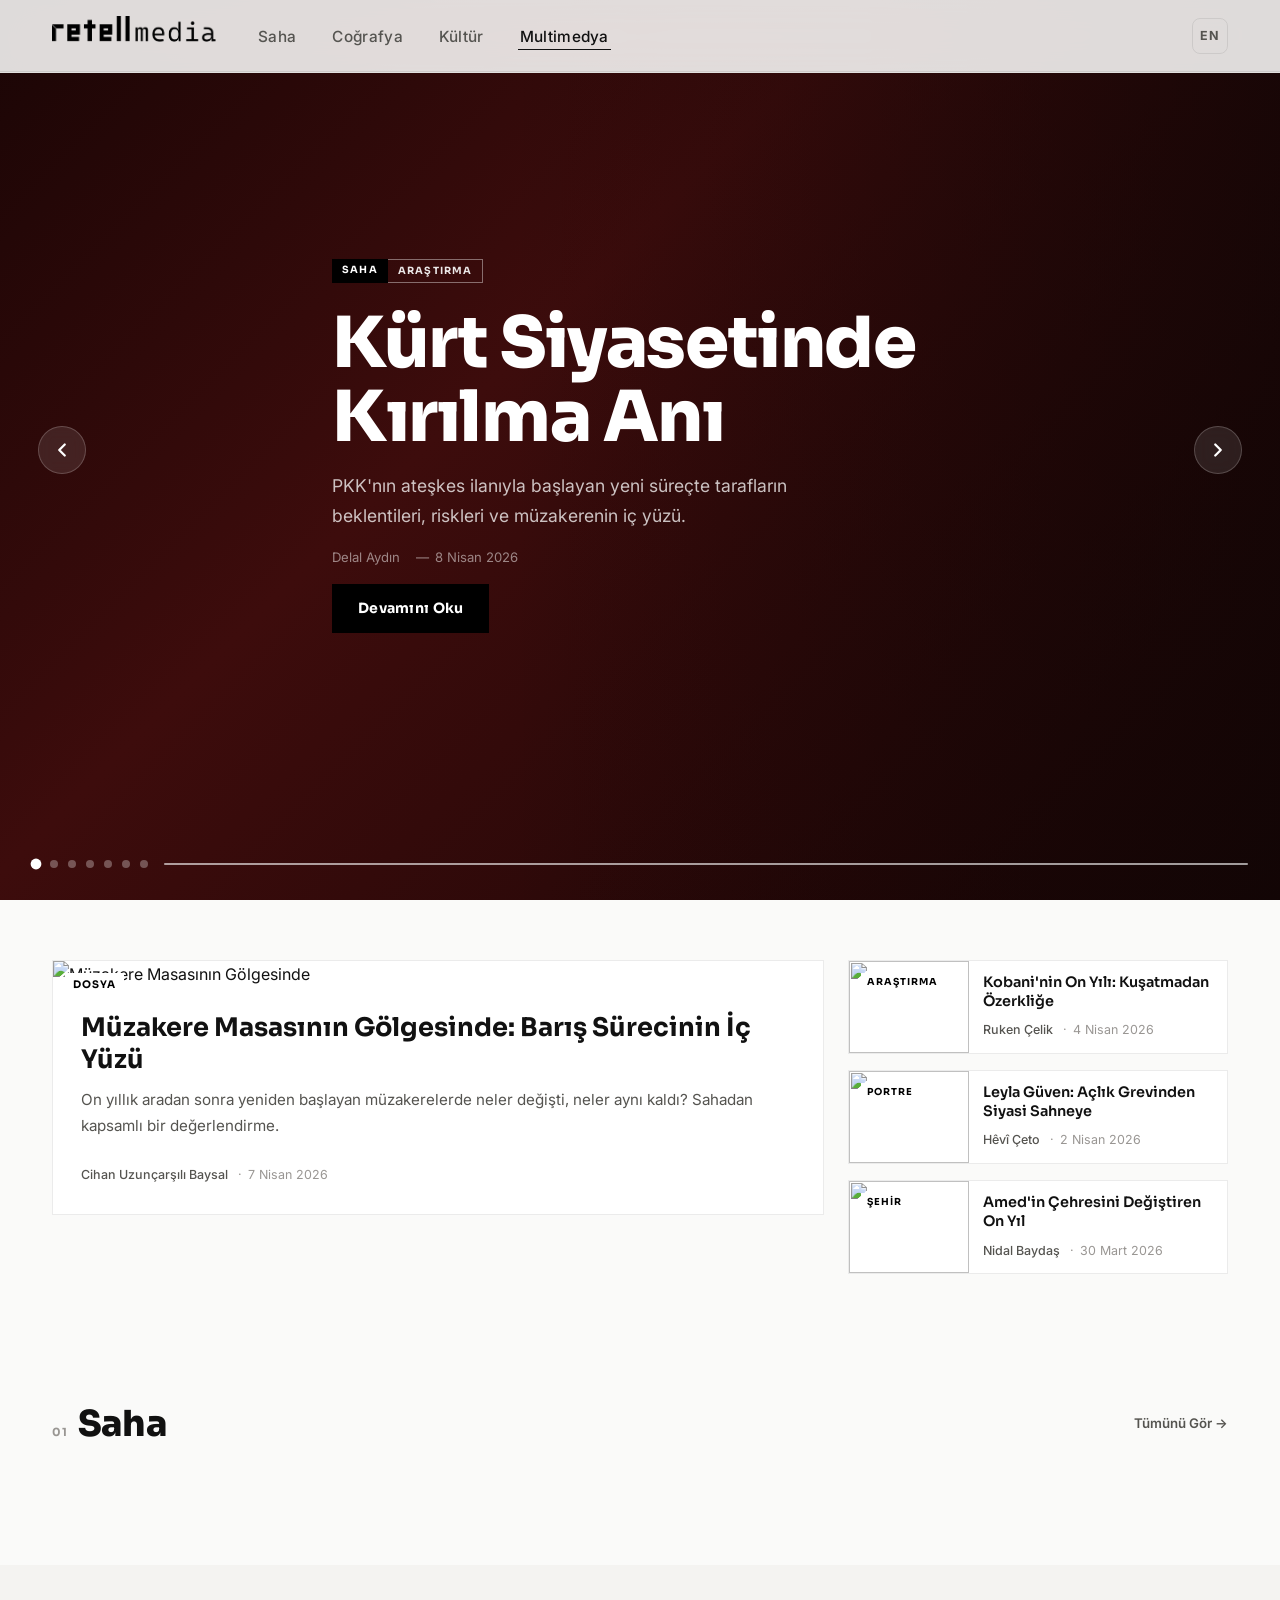
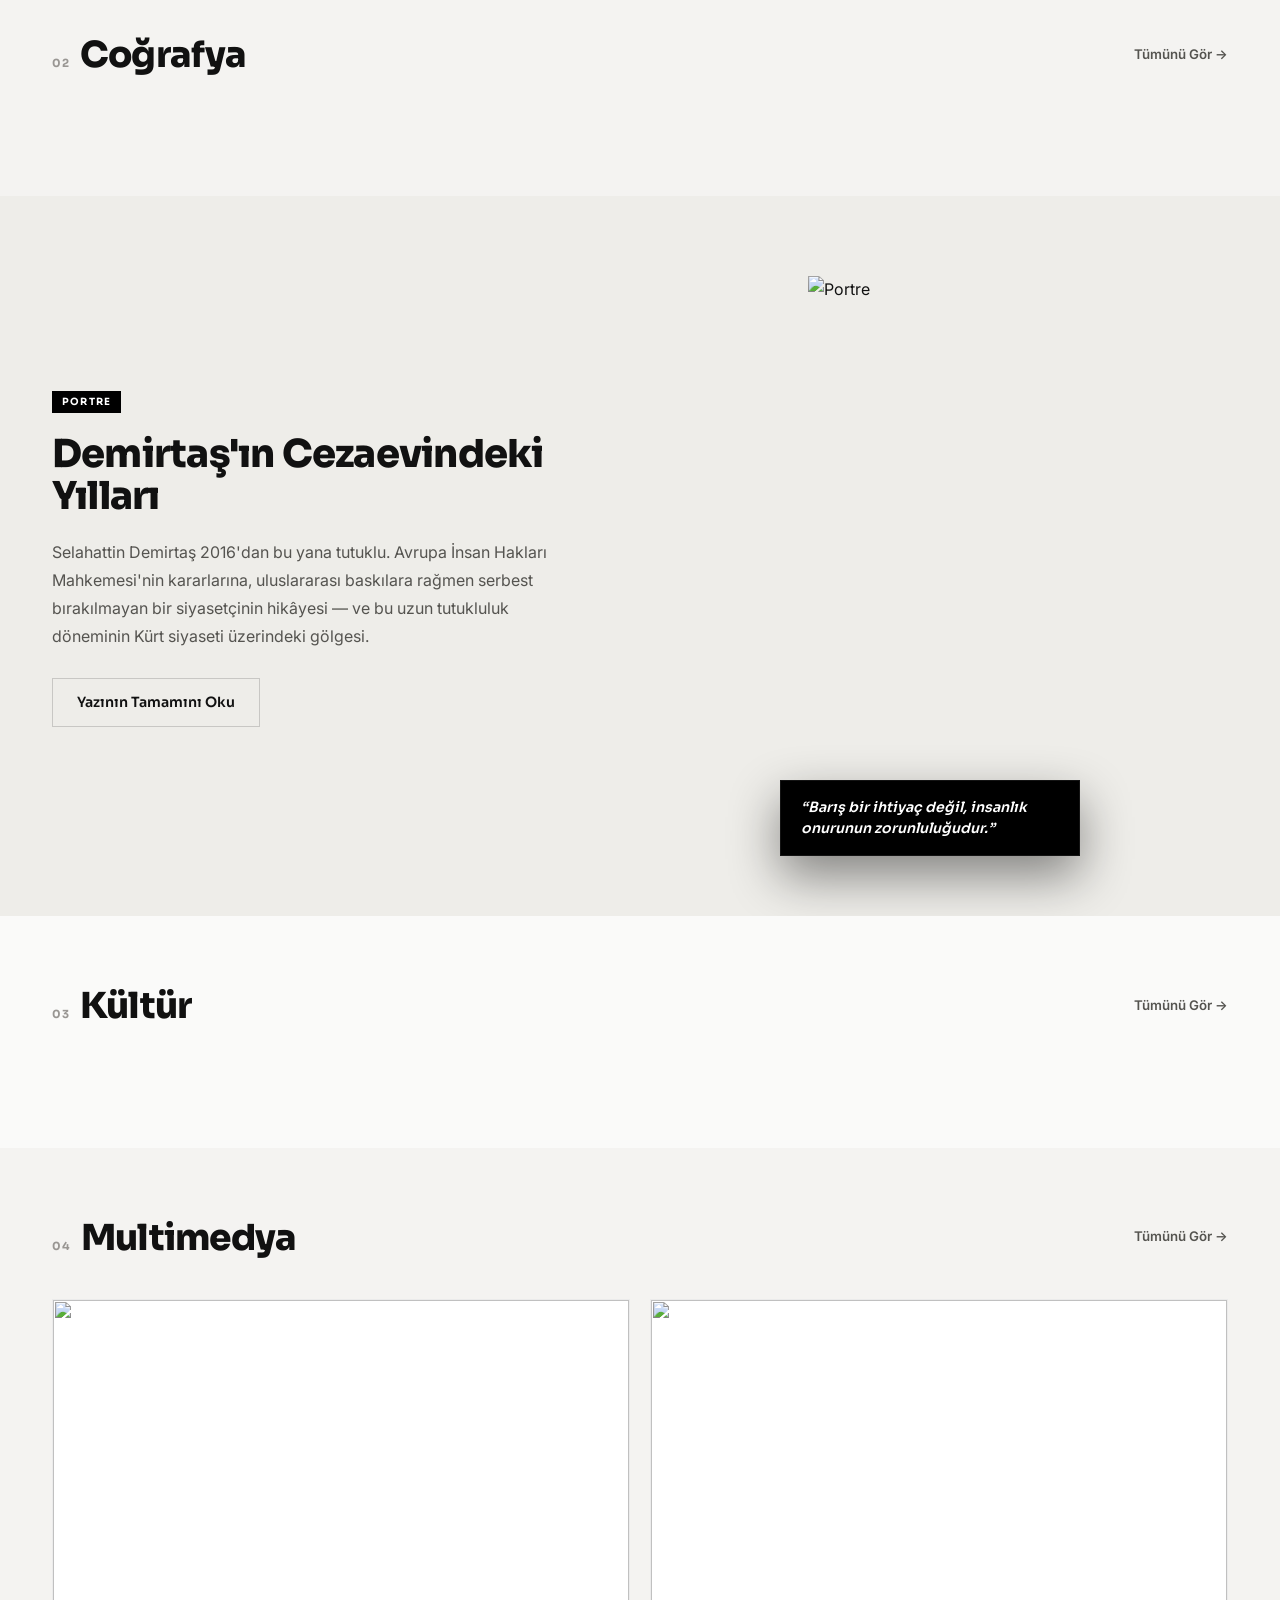
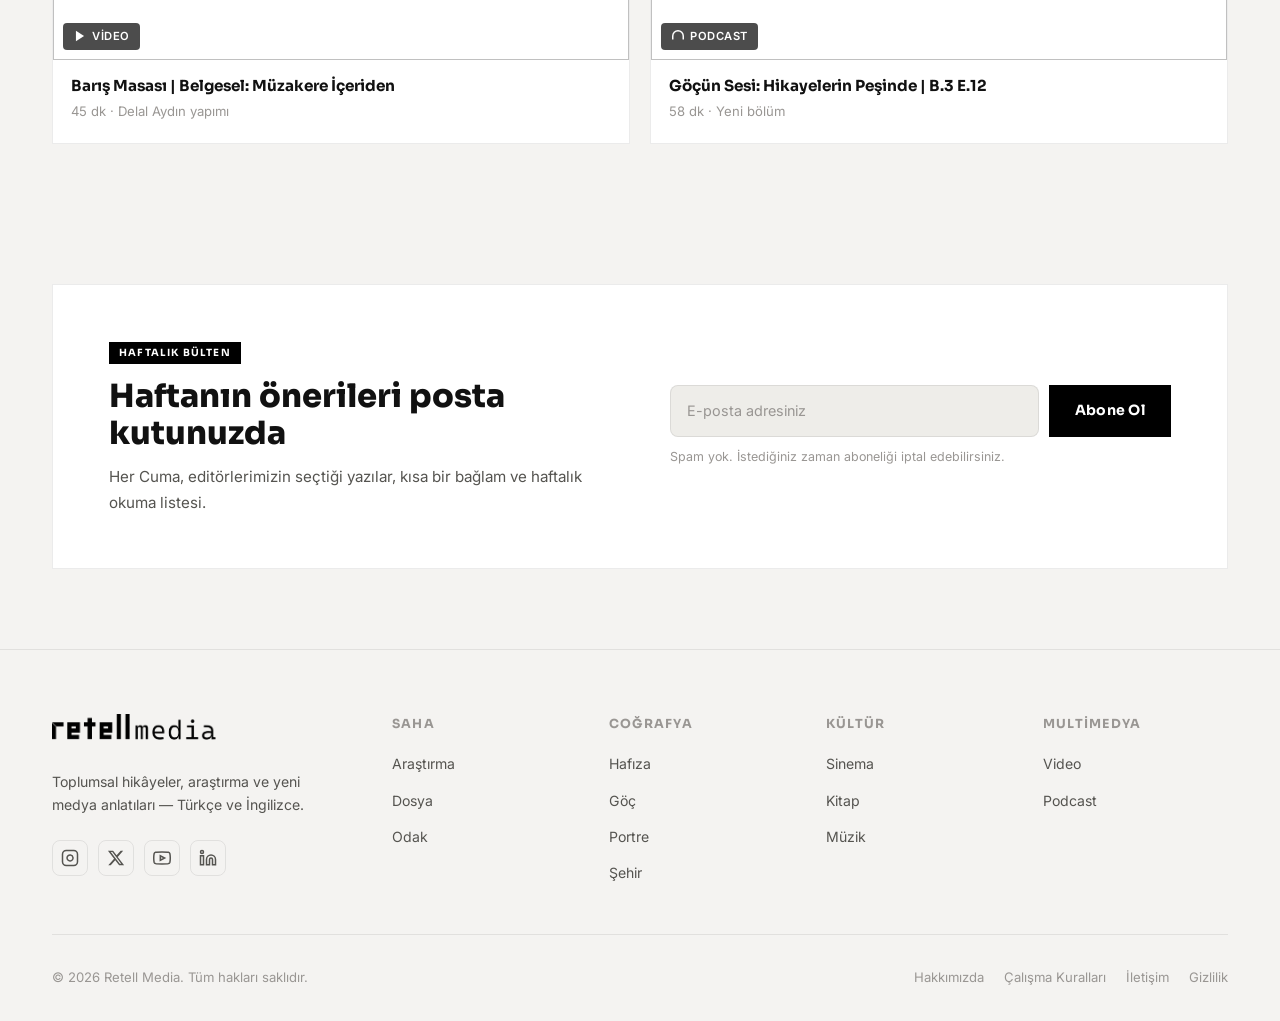
==== commit 68ace4f0: "Kategori bölümleri tamamen temizlendi (orphaned kartlar silindi) Saha, Coğrafya, Kültür category-fee" ====
--- a/index.html
+++ b/index.html
@@ -275,27 +275,7 @@
           <a href="#" class="view-all" data-tr="Tümünü Gör →" data-en="View All →">Tümünü Gör →</a>
         </div>
 
-        <div class="category-feed" data-animate>
-        </div>
-            </a>
-            <a href="#" class="card-overlay">
-              <img class="card-overlay-img" src="https://picsum.photos/seed/saha4/480/320" alt="" loading="lazy">
-              <div class="card-overlay-body">
-                <div class="cat-band"><span class="cat-main" data-tr="Saha" data-en="Field">Saha</span><span class="cat-sub" data-tr="Araştırma" data-en="Research">Araştırma</span></div>
-                <h3 class="ov-title" data-tr="Silah Bırakmanın Bedeli: Tarihsel Karşılaştırma" data-en="The Cost of Disarmament: A Historical Comparison">Silah Bırakmanın Bedeli: Tarihsel Karşılaştırma</h3>
-                <div class="ov-meta"><span>Güneş Murat Tezcür</span><span>28 Mart 2026</span></div>
-              </div>
-            </a>
-            <a href="#" class="card-overlay">
-              <img class="card-overlay-img" src="https://picsum.photos/seed/saha5/480/320" alt="" loading="lazy">
-              <div class="card-overlay-body">
-                <div class="cat-band"><span class="cat-main" data-tr="Saha" data-en="Field">Saha</span><span class="cat-sub" data-tr="Dosya" data-en="Files">Dosya</span></div>
-                <h3 class="ov-title" data-tr="Barış Müzakerelerinde Yeni Aktörler" data-en="New Actors in Peace Negotiations">Barış Müzakerelerinde Yeni Aktörler</h3>
-                <div class="ov-meta"><span>Ayşe Günaysu</span><span>25 Mart 2026</span></div>
-              </div>
-            </a>
-          </div>
-        </div>
+        <div class="category-feed" data-animate></div>
 
       </div>
     </section>
@@ -311,27 +291,7 @@
           <a href="#" class="view-all" data-tr="Tümünü Gör →" data-en="View All →">Tümünü Gör →</a>
         </div>
 
-        <div class="category-feed" data-animate>
-        </div>
-            </a>
-            <a href="#" class="card-overlay">
-              <img class="card-overlay-img" src="https://picsum.photos/seed/cog4/480/320" alt="" loading="lazy">
-              <div class="card-overlay-body">
-                <div class="cat-band"><span class="cat-main" data-tr="Coğrafya" data-en="Geography">Coğrafya</span><span class="cat-sub" data-tr="Şehir" data-en="City">Şehir</span></div>
-                <h3 class="ov-title" data-tr="Mardin: Çok Katmanlı Bir Şehrin Portresi" data-en="Mardin: Portrait of a Multilayered City">Mardin: Çok Katmanlı Bir Şehrin Portresi</h3>
-                <div class="ov-meta"><span>Seyfo Erhan</span><span>26 Mart 2026</span></div>
-              </div>
-            </a>
-            <a href="#" class="card-overlay">
-              <img class="card-overlay-img" src="https://picsum.photos/seed/cog5/480/320" alt="" loading="lazy">
-              <div class="card-overlay-body">
-                <div class="cat-band"><span class="cat-main" data-tr="Coğrafya" data-en="Geography">Coğrafya</span><span class="cat-sub" data-tr="Hafıza" data-en="Memory">Hafıza</span></div>
-                <h3 class="ov-title" data-tr="Halabja'yı Unutmamak: Kolektif Travmanın Siyaseti" data-en="Not Forgetting Halabja: The Politics of Collective Trauma">Halabja'yı Unutmamak: Kolektif Travmanın Siyaseti</h3>
-                <div class="ov-meta"><span>Alan Semo</span><span>16 Mart 2026</span></div>
-              </div>
-            </a>
-          </div>
-        </div>
+        <div class="category-feed" data-animate></div>
 
       </div>
     </section>
@@ -367,27 +327,7 @@
           <a href="#" class="view-all" data-tr="Tümünü Gör →" data-en="View All →">Tümünü Gör →</a>
         </div>
 
-        <div class="category-feed" data-animate>
-        </div>
-            </a>
-            <a href="#" class="card-overlay">
-              <img class="card-overlay-img" src="https://picsum.photos/seed/kul4/480/320" alt="" loading="lazy">
-              <div class="card-overlay-body">
-                <div class="cat-band"><span class="cat-main" data-tr="Kültür" data-en="Culture">Kültür</span><span class="cat-sub" data-tr="Sinema" data-en="Cinema">Sinema</span></div>
-                <h3 class="ov-title" data-tr="'Bakur' Belgeseli Neden Hâlâ Yasaklı?" data-en="Why Is the Documentary 'Bakur' Still Banned?">'Bakur' Belgeseli Neden Hâlâ Yasaklı?</h3>
-                <div class="ov-meta"><span>Narin Yıldız</span><span>24 Mart 2026</span></div>
-              </div>
-            </a>
-            <a href="#" class="card-overlay">
-              <img class="card-overlay-img" src="https://picsum.photos/seed/kul5/480/320" alt="" loading="lazy">
-              <div class="card-overlay-body">
-                <div class="cat-band"><span class="cat-main" data-tr="Kültür" data-en="Culture">Kültür</span><span class="cat-sub" data-tr="Müzik" data-en="Music">Müzik</span></div>
-                <h3 class="ov-title" data-tr="Dengbêjlerin Unutulan Şarkıları" data-en="The Forgotten Songs of Dengbêjs">Dengbêjlerin Unutulan Şarkıları</h3>
-                <div class="ov-meta"><span>Xêzan Dağ</span><span>19 Mart 2026</span></div>
-              </div>
-            </a>
-          </div>
-        </div>
+        <div class="category-feed" data-animate></div>
       </div>
     </section>
 
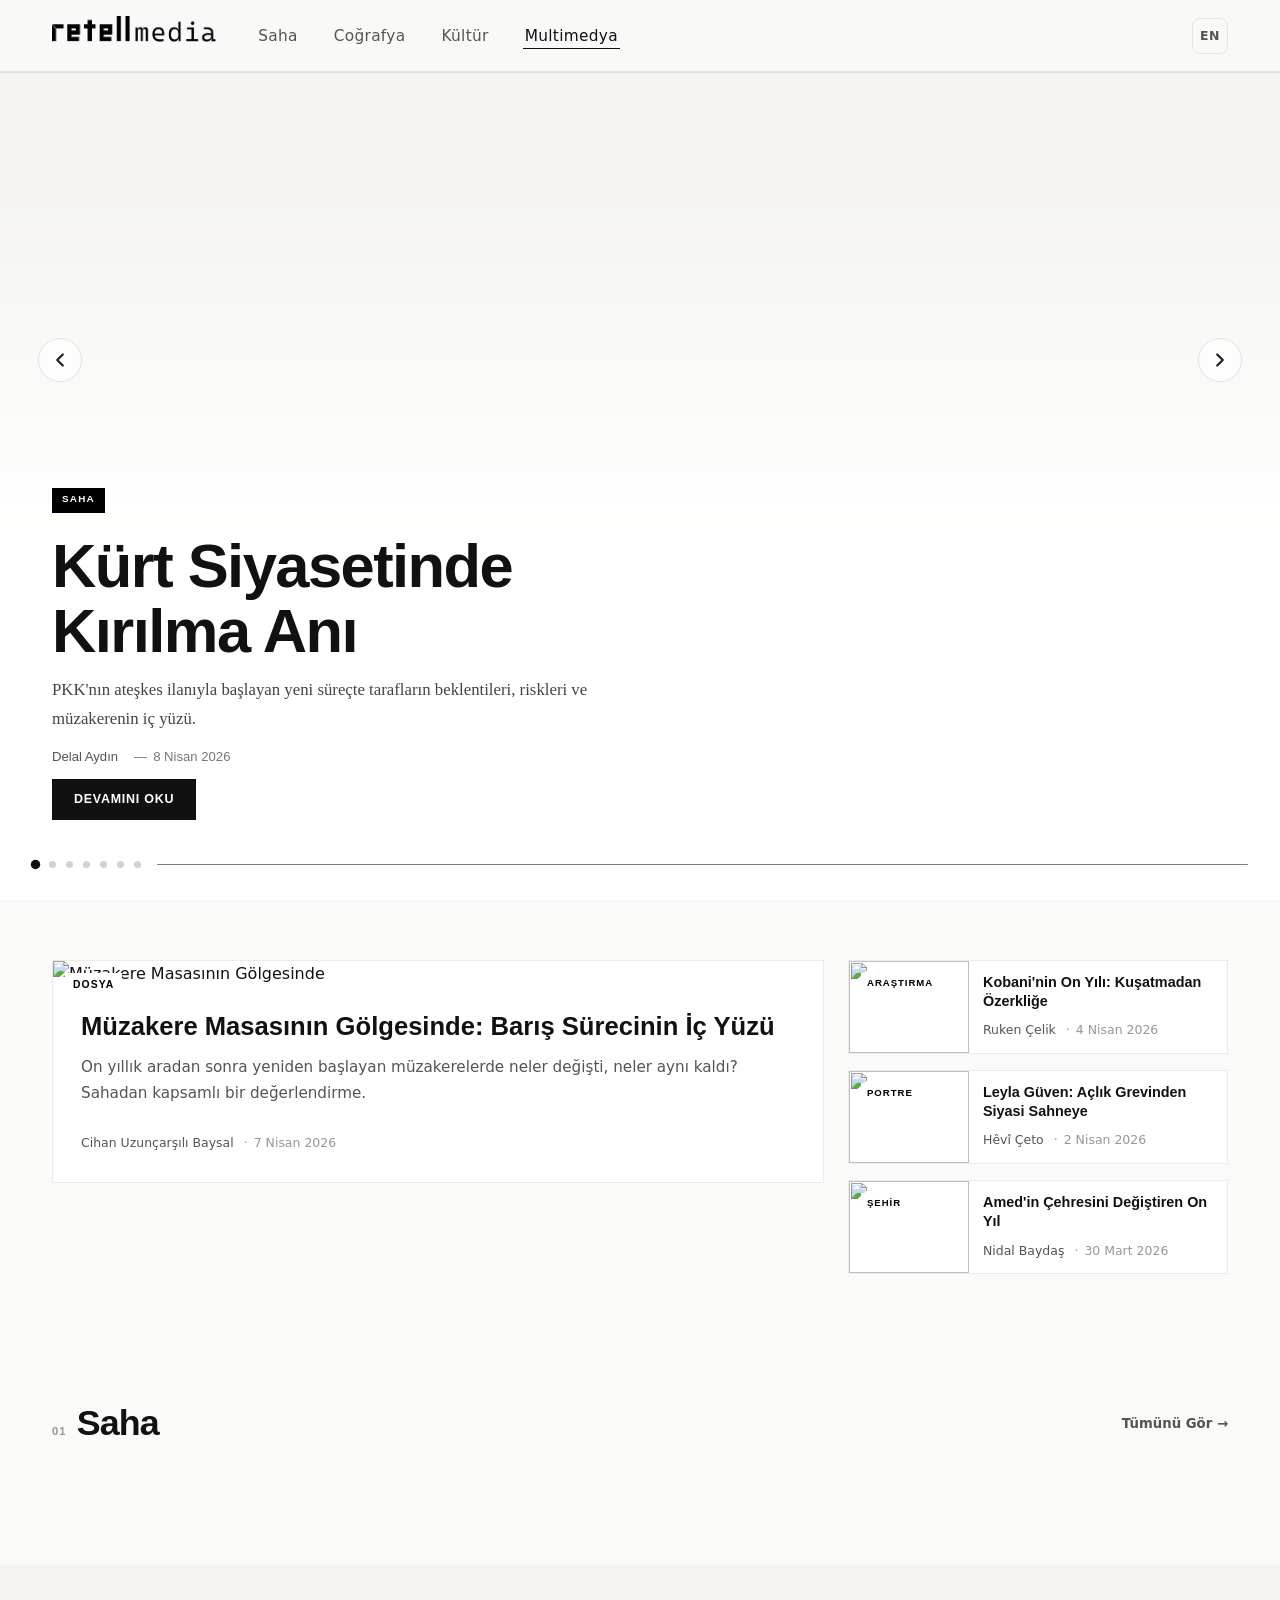
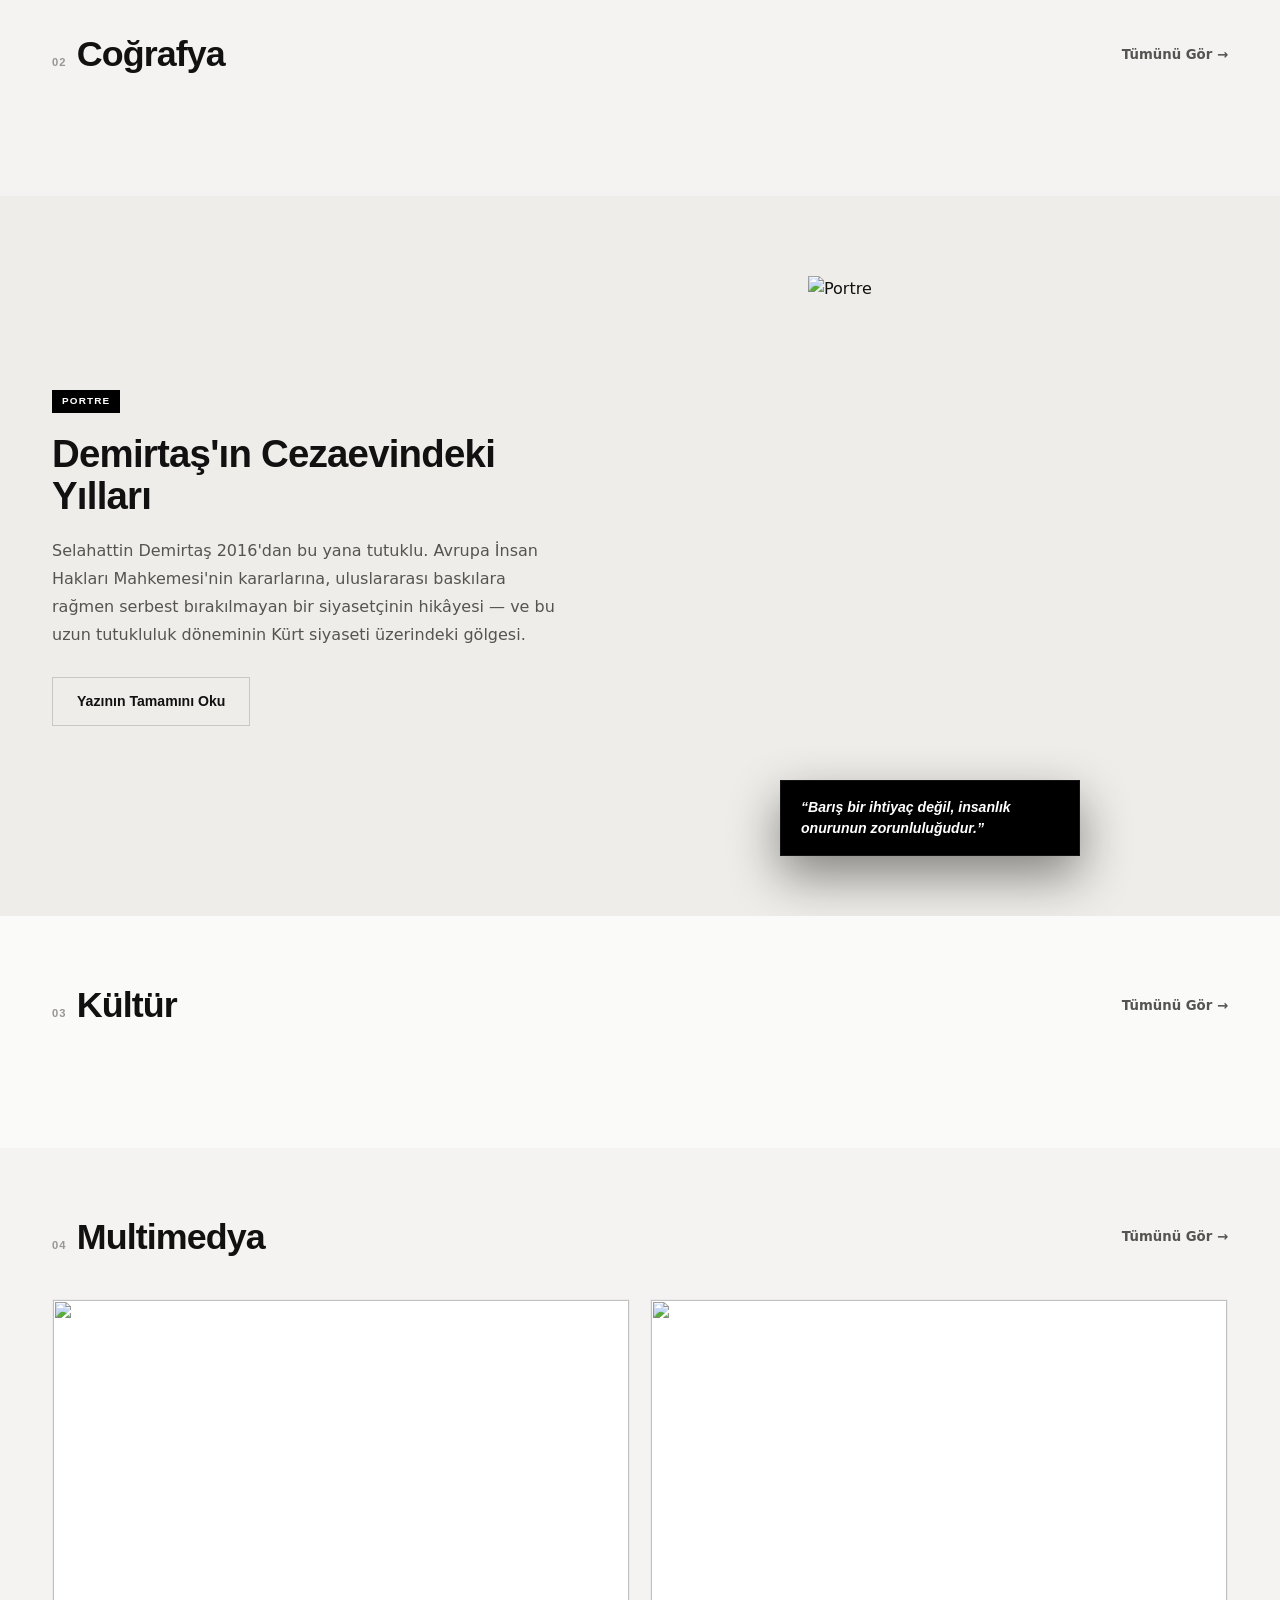
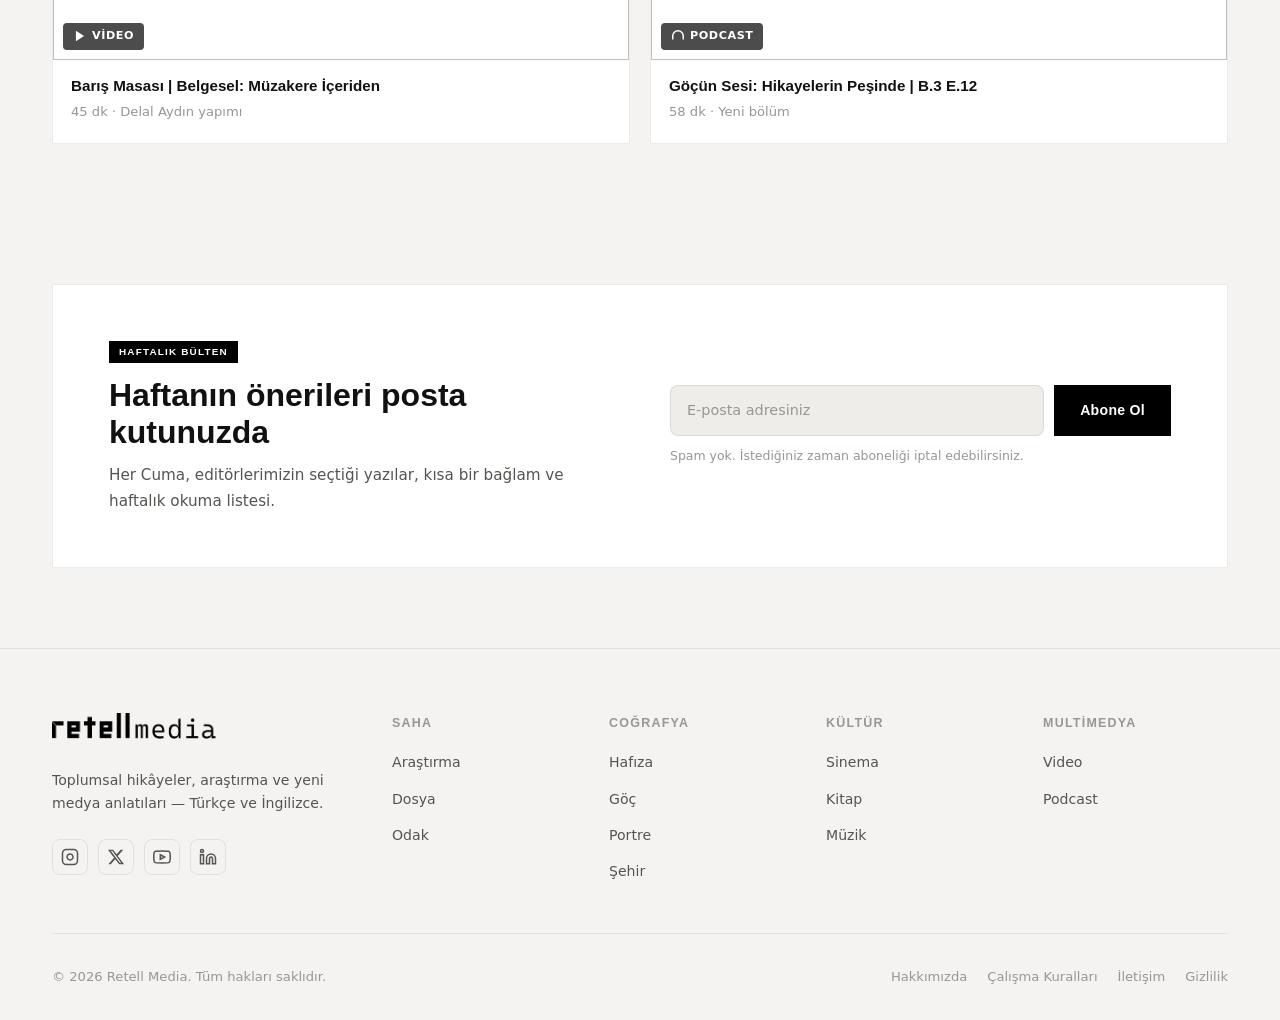
==== commit 3972f742: "Hero slider redesign: white gradient, bottom-left text, new fonts - Replace dark overlay with white " ====
--- a/index.html
+++ b/index.html
@@ -56,8 +56,8 @@
       <div class="hero-track" id="hero-track">
 
         <article class="hero-slide" data-index="0">
-          <div class="hero-bg" style="background-image: linear-gradient(135deg,#1a0505 0%,#3d0c0c 40%,#1a0505 100%);">
-            <div class="hero-photo" style="background: linear-gradient(to right, rgba(15,5,5,0) 40%, rgba(15,5,5,0.7) 100%), url('https://picsum.photos/seed/kurdish/1400/800') center/cover no-repeat;"></div>
+          <div class="hero-bg">
+            <div class="hero-photo" style="background: url('https://picsum.photos/seed/kurdish/1400/800') center/cover no-repeat;"></div>
           </div>
           <div class="hero-overlay"></div>
           <div class="container hero-content">
@@ -73,8 +73,8 @@
         </article>
 
         <article class="hero-slide" data-index="1">
-          <div class="hero-bg" style="background: #050d1a;">
-            <div class="hero-photo" style="background: linear-gradient(to right, rgba(5,13,26,0) 40%, rgba(5,13,26,0.7) 100%), url('https://picsum.photos/seed/migration/1400/800') center/cover no-repeat;"></div>
+          <div class="hero-bg">
+            <div class="hero-photo" style="background: url('https://picsum.photos/seed/migration/1400/800') center/cover no-repeat;"></div>
           </div>
           <div class="hero-overlay"></div>
           <div class="container hero-content">
@@ -90,8 +90,8 @@
         </article>
 
         <article class="hero-slide" data-index="2">
-          <div class="hero-bg" style="background: #0d0a00;">
-            <div class="hero-photo" style="background: linear-gradient(to right, rgba(13,10,0,0) 40%, rgba(13,10,0,0.7) 100%), url('https://picsum.photos/seed/middleeast/1400/800') center/cover no-repeat;"></div>
+          <div class="hero-bg">
+            <div class="hero-photo" style="background: url('https://picsum.photos/seed/middleeast/1400/800') center/cover no-repeat;"></div>
           </div>
           <div class="hero-overlay"></div>
           <div class="container hero-content">
@@ -107,8 +107,8 @@
         </article>
 
         <article class="hero-slide" data-index="3">
-          <div class="hero-bg" style="background: #050a14;">
-            <div class="hero-photo" style="background: linear-gradient(to right, rgba(5,10,20,0) 40%, rgba(5,10,20,0.7) 100%), url('https://picsum.photos/seed/memory/1400/800') center/cover no-repeat;"></div>
+          <div class="hero-bg">
+            <div class="hero-photo" style="background: url('https://picsum.photos/seed/memory/1400/800') center/cover no-repeat;"></div>
           </div>
           <div class="hero-overlay"></div>
           <div class="container hero-content">
@@ -124,8 +124,8 @@
         </article>
 
         <article class="hero-slide" data-index="4">
-          <div class="hero-bg" style="background: #0a0514;">
-            <div class="hero-photo" style="background: linear-gradient(to right, rgba(10,5,20,0) 40%, rgba(10,5,20,0.7) 100%), url('https://picsum.photos/seed/cinema/1400/800') center/cover no-repeat;"></div>
+          <div class="hero-bg">
+            <div class="hero-photo" style="background: url('https://picsum.photos/seed/cinema/1400/800') center/cover no-repeat;"></div>
           </div>
           <div class="hero-overlay"></div>
           <div class="container hero-content">
@@ -141,8 +141,8 @@
         </article>
 
         <article class="hero-slide" data-index="5">
-          <div class="hero-bg" style="background: #080808;">
-            <div class="hero-photo" style="background: linear-gradient(to right, rgba(8,8,8,0) 40%, rgba(8,8,8,0.55) 100%), url('assets/ezidi-kapak.jpg') center/cover no-repeat;"></div>
+          <div class="hero-bg">
+            <div class="hero-photo" style="background: url('assets/ezidi-kapak.jpg') center/cover no-repeat;"></div>
           </div>
           <div class="hero-overlay"></div>
           <div class="container hero-content">
@@ -158,8 +158,8 @@
         </article>
 
         <article class="hero-slide" data-index="6">
-          <div class="hero-bg" style="background: #060a0f;">
-            <div class="hero-photo" style="background: linear-gradient(to right, rgba(6,10,15,0) 40%, rgba(6,10,15,0.55) 100%), url('assets/haci-cevik-kapak.jpg') center/cover no-repeat;"></div>
+          <div class="hero-bg">
+            <div class="hero-photo" style="background: url('assets/haci-cevik-kapak.jpg') center/cover no-repeat;"></div>
           </div>
           <div class="hero-overlay"></div>
           <div class="container hero-content">
--- a/styles.css
+++ b/styles.css
@@ -1,7 +1,95 @@
 /* ============================================================
-   RETELL VISUAL — styles.css
-   Dark editorial design · scroll animations · responsive
+   RETELL MEDIA — styles.css
    ============================================================ */
+
+/* ── PROJECT FONT FACES ─────────────────────────────────────────────── */
+@font-face {
+  font-family: 'Hando Trial';
+  src: url('fonts/HandoTrial-Regular.otf') format('opentype');
+  font-weight: 400; font-style: normal; font-display: swap;
+}
+@font-face {
+  font-family: 'Hando Trial';
+  src: url('fonts/HandoTrial-Medium.otf') format('opentype');
+  font-weight: 500; font-style: normal; font-display: swap;
+}
+@font-face {
+  font-family: 'Hando Trial';
+  src: url('fonts/HandoTrial-SemiBold.otf') format('opentype');
+  font-weight: 600; font-style: normal; font-display: swap;
+}
+@font-face {
+  font-family: 'Hando Trial';
+  src: url('fonts/HandoTrial-Bold.otf') format('opentype');
+  font-weight: 700; font-style: normal; font-display: swap;
+}
+@font-face {
+  font-family: 'Hando Trial';
+  src: url('fonts/HandoTrial-ExtraBold.otf') format('opentype');
+  font-weight: 800; font-style: normal; font-display: swap;
+}
+@font-face {
+  font-family: 'Merel';
+  src: url('fonts/Merel-Regular.otf') format('opentype');
+  font-weight: 400; font-style: normal; font-display: swap;
+}
+@font-face {
+  font-family: 'Merel';
+  src: url('fonts/Merel-Italic.otf') format('opentype');
+  font-weight: 400; font-style: italic; font-display: swap;
+}
+@font-face {
+  font-family: 'LTC Goudy Oldstyle Pro';
+  src: url('fonts/LTCGoudyOldstylepro-Regular.otf') format('opentype');
+  font-weight: 400; font-style: normal; font-display: swap;
+}
+@font-face {
+  font-family: 'LTC Goudy Oldstyle Pro';
+  src: url('fonts/LTCGoudyOldstylepro-Italic.otf') format('opentype');
+  font-weight: 400; font-style: italic; font-display: swap;
+}
+
+/* ── ALLIANCE NO.1 FONT FACES ───────────────────────────────────────── */
+@font-face {
+  font-family: 'Alliance No.1';
+  src: url('fonts/alliance-light.otf') format('opentype');
+  font-weight: 300; font-style: normal; font-display: swap;
+}
+@font-face {
+  font-family: 'Alliance No.1';
+  src: url('fonts/alliance-regular.otf') format('opentype');
+  font-weight: 400; font-style: normal; font-display: swap;
+}
+@font-face {
+  font-family: 'Alliance No.1';
+  src: url('fonts/alliance-regular-italic.otf') format('opentype');
+  font-weight: 400; font-style: italic; font-display: swap;
+}
+@font-face {
+  font-family: 'Alliance No.1';
+  src: url('fonts/alliance-medium.otf') format('opentype');
+  font-weight: 500; font-style: normal; font-display: swap;
+}
+@font-face {
+  font-family: 'Alliance No.1';
+  src: url('fonts/alliance-semibold.otf') format('opentype');
+  font-weight: 600; font-style: normal; font-display: swap;
+}
+@font-face {
+  font-family: 'Alliance No.1';
+  src: url('fonts/alliance-bold.otf') format('opentype');
+  font-weight: 700; font-style: normal; font-display: swap;
+}
+@font-face {
+  font-family: 'Alliance No.1';
+  src: url('fonts/alliance-bold.otf') format('opentype');
+  font-weight: 800; font-style: normal; font-display: swap;
+}
+@font-face {
+  font-family: 'Alliance No.1';
+  src: url('fonts/alliance-bold-italic.otf') format('opentype');
+  font-weight: 700; font-style: italic; font-display: swap;
+}
 
 /* ── VARIABLES ──────────────────────────────────────────────────────── */
 :root {
@@ -56,7 +144,7 @@
 body {
   background: var(--bg);
   color: var(--text);
-  font-family: 'Inter', system-ui, -apple-system, sans-serif;
+  font-family: 'Hando Trial', 'Alliance No.1', system-ui, sans-serif;
   font-size: 16px;
   line-height: 1.65;
   min-height: 100vh;
@@ -80,7 +168,7 @@
   display: inline-block;
   padding: 4px 10px;
   border-radius: 4px;
-  font-family: 'Sora', sans-serif;
+  font-family: 'Alliance No.1', sans-serif;
   font-size: 0.7rem;
   font-weight: 700;
   letter-spacing: 0.1em;
@@ -99,7 +187,7 @@
   border-radius: 0;
   background: #fff;
   color: #000;
-  font-family: 'Sora', sans-serif;
+  font-family: 'Alliance No.1', sans-serif;
   font-size: 0.65rem;
   font-weight: 700;
   letter-spacing: 0.1em;
@@ -227,7 +315,7 @@
 .mobile-nav li + li { border-top: 1px solid var(--border); }
 .mobile-link {
   display: block; padding: 14px var(--px);
-  font-family: 'Sora', sans-serif; font-size: 1.1rem; font-weight: 600;
+  font-family: 'Alliance No.1', sans-serif; font-size: 1.1rem; font-weight: 600;
   transition: color .2s;
 }
 .mobile-link:hover { color: var(--text); }
@@ -237,7 +325,7 @@
   position: relative;
   height: 100svh; min-height: 580px;
   overflow: hidden;
-  background: var(--bg);
+  background: #f5f4f0;
 }
 
 .hero-track {
@@ -265,51 +353,66 @@
 
 .hero-overlay {
   position: absolute; inset: 0;
-  background: transparent;
+  background: linear-gradient(to top,
+    #ffffff 28%,
+    rgba(255,255,255,0.92) 44%,
+    rgba(255,255,255,0.5) 60%,
+    rgba(255,255,255,0.0) 80%
+  );
+  z-index: 1;
 }
 
 .hero-content {
   position: relative; z-index: 2;
-  display: flex; flex-direction: column; justify-content: center;
+  display: flex; flex-direction: column; justify-content: flex-end;
+  align-items: flex-start;
   height: 100%;
-  padding-top: var(--header-h);
   padding-bottom: 80px;
-  max-width: 680px;
-}
-.hero-content > * + * { margin-top: 16px; }
+}
+.hero-content > * + * { margin-top: 12px; }
 
 /* Animated text — default hidden, shown when .active */
 .hero-title {
-  font-family: 'Sora', sans-serif;
-  font-size: clamp(2.4rem, 5.5vw, 5rem);
-  font-weight: 800; line-height: 1.05;
-  color: #fff; letter-spacing: -0.02em;
+  font-family: 'Hando Trial', 'Alliance No.1', sans-serif;
+  font-size: clamp(2rem, 4.8vw, 4.4rem);
+  font-weight: 800; line-height: 1.06;
+  color: #111; letter-spacing: -0.025em;
   opacity: 0; transform: translateY(24px);
   transition: opacity .7s var(--ease) .2s, transform .7s var(--ease) .2s;
 }
 .hero-sub {
-  font-size: clamp(.95rem, 1.4vw, 1.1rem);
-  color: rgba(255,255,255,.75); max-width: 520px; line-height: 1.7;
+  font-family: 'LTC Goudy Oldstyle Pro', 'Merel', Georgia, serif;
+  font-size: clamp(.9rem, 1.35vw, 1.05rem);
+  color: #444; max-width: 540px; line-height: 1.75;
   opacity: 0; transform: translateY(18px);
   transition: opacity .7s var(--ease) .35s, transform .7s var(--ease) .35s;
 }
 .hero-meta {
   display: flex; gap: 16px;
-  font-size: .82rem; color: rgba(255,255,255,.5);
+  font-family: 'Hando Trial', 'Alliance No.1', sans-serif;
+  font-size: .82rem; color: #777;
   opacity: 0;
   transition: opacity .6s var(--ease) .5s;
 }
 .hero-meta .hero-date::before { content: '—'; margin-right: 6px; }
+.hero-meta .hero-author { font-weight: 500; color: #555; }
 .hero-slide.active .hero-title,
 .hero-slide.active .hero-sub,
 .hero-slide.active .hero-meta { opacity: 1; transform: translateY(0); }
+
+/* Hero cat-band override — light background */
+.hero .cat-sub {
+  color: #333;
+  border-color: rgba(0,0,0,.25);
+  background: transparent;
+}
 
 /* Primary button (also used outside hero) */
 .btn-primary {
   display: inline-flex; align-items: center;
   padding: 13px 26px; border-radius: 0;
   background: #fff; color: #000;
-  font-family: 'Sora', sans-serif; font-size: .88rem; font-weight: 700; letter-spacing: .02em;
+  font-family: 'Alliance No.1', sans-serif; font-size: .88rem; font-weight: 700; letter-spacing: .02em;
   width: fit-content;
   transition: background .2s, opacity .2s;
 }
@@ -317,11 +420,16 @@
 [data-theme="light"] .btn-primary { background: #000; color: #fff; }
 [data-theme="light"] .btn-primary:hover { background: #222; }
 
-/* Inside hero — start hidden */
+/* Inside hero — start hidden, always dark button */
 .hero-content .btn-primary {
+  background: #111; color: #fff;
+  font-family: 'Hando Trial', 'Alliance No.1', sans-serif;
+  font-size: .78rem; letter-spacing: .06em; text-transform: uppercase;
+  padding: 10px 22px;
   opacity: 0; transform: translateY(14px);
   transition: opacity .6s var(--ease) .55s, transform .6s var(--ease) .55s, background .2s;
 }
+.hero-content .btn-primary:hover { background: #333; }
 .hero-slide.active .hero-content .btn-primary { opacity: 1; transform: translateY(0); }
 
 /* Outline button */
@@ -329,25 +437,25 @@
   display: inline-flex; align-items: center;
   padding: 12px 24px; border-radius: 0;
   border: 1.5px solid var(--border-h); color: var(--text);
-  font-family: 'Sora', sans-serif; font-size: .88rem; font-weight: 600;
+  font-family: 'Alliance No.1', sans-serif; font-size: .88rem; font-weight: 600;
   transition: border-color .2s, background .2s;
 }
 .btn-outline:hover { border-color: var(--text); background: var(--border); }
 
 /* Arrows */
 .hero-arrow {
-  position: absolute; top: 50%; transform: translateY(-50%);
+  position: absolute; top: 40%; transform: translateY(-50%);
   z-index: 10;
-  width: 48px; height: 48px;
+  width: 44px; height: 44px;
   display: flex; align-items: center; justify-content: center;
   border-radius: 50%;
-  background: rgba(255,255,255,.1);
-  border: 1px solid rgba(255,255,255,.2);
-  color: #fff;
+  background: rgba(255,255,255,.65);
+  border: 1px solid rgba(0,0,0,.1);
+  color: #222;
   backdrop-filter: blur(8px);
   transition: background .2s, transform .3s;
 }
-.hero-arrow:hover { background: rgba(255,255,255,.2); transform: translateY(-50%) scale(1.07); }
+.hero-arrow:hover { background: rgba(255,255,255,.9); transform: translateY(-50%) scale(1.07); }
 .hero-prev { left:  clamp(12px, 3vw, 40px); }
 .hero-next { right: clamp(12px, 3vw, 40px); }
 
@@ -360,23 +468,23 @@
 }
 .hero-dots { display: flex; gap: 10px; align-items: center; }
 .dot {
-  width: 8px; height: 8px; border-radius: 50%;
-  background: rgba(255,255,255,.30);
+  width: 7px; height: 7px; border-radius: 50%;
+  background: rgba(0,0,0,.18);
   transition: background .3s, transform .3s;
   border: none; padding: 0; flex-shrink: 0;
 }
-.dot.active { background: #fff; transform: scale(1.35); }
+.dot.active { background: #111; transform: scale(1.35); }
 
 .hero-progress-bar {
-  flex: 1; height: 2px; border-radius: 1px;
-  background: rgba(255,255,255,.12);
+  flex: 1; height: 1.5px; border-radius: 1px;
+  background: rgba(0,0,0,.1);
   overflow: hidden; position: relative;
 }
 .hero-progress-bar::after {
   content: '';
   position: absolute; left: 0; top: 0;
   width: 0%; height: 100%;
-  background: rgba(255,255,255,.55);
+  background: rgba(0,0,0,.45);
 }
 .hero-progress-bar.running::after {
   animation: prog 5s linear forwards;
@@ -413,7 +521,7 @@
 .card-featured-main:hover .card-img-wrap img { transform: scale(1.04); }
 .card-featured-main .card-body { padding: 24px 28px 28px; }
 .card-featured-main .card-title {
-  font-family: 'Sora', sans-serif;
+  font-family: 'Alliance No.1', sans-serif;
   font-size: clamp(1.2rem, 2vw, 1.6rem);
   font-weight: 700; line-height: 1.25; margin-bottom: 12px;
 }
@@ -450,7 +558,7 @@
   display: flex; flex-direction: column; justify-content: space-between;
 }
 .card-sm .card-title {
-  font-family: 'Sora', sans-serif;
+  font-family: 'Alliance No.1', sans-serif;
   font-size: .9rem; font-weight: 600; line-height: 1.3;
 }
 .card-sm .card-title a { transition: color .2s; }
@@ -475,12 +583,12 @@
 }
 .section-title-group { display: flex; align-items: baseline; gap: 10px; }
 .section-eyebrow {
-  font-family: 'Sora', sans-serif;
+  font-family: 'Alliance No.1', sans-serif;
   font-size: .7rem; font-weight: 700;
   color: var(--text-3); letter-spacing: .1em;
 }
 .section-heading {
-  font-family: 'Sora', sans-serif;
+  font-family: 'Alliance No.1', sans-serif;
   font-size: clamp(1.6rem, 2.8vw, 2.4rem);
   font-weight: 800; letter-spacing: -.025em;
 }
@@ -534,7 +642,7 @@
   display: flex; flex-direction: column;
 }
 .card-article .card-title {
-  font-family: 'Sora', sans-serif;
+  font-family: 'Alliance No.1', sans-serif;
   font-size: .98rem; font-weight: 700; line-height: 1.3; margin-bottom: 8px;
 }
 .card-article .card-title a { transition: color .2s; }
@@ -553,7 +661,7 @@
 .cat-main {
   background: #000;
   color: #fff;
-  font-family: 'Sora', sans-serif;
+  font-family: 'Alliance No.1', sans-serif;
   font-size: .62rem;
   font-weight: 700;
   letter-spacing: .12em;
@@ -570,7 +678,7 @@
   color: rgba(255,255,255,.9);
   border: 1px solid rgba(255,255,255,.35);
   border-left: none;
-  font-family: 'Sora', sans-serif;
+  font-family: 'Alliance No.1', sans-serif;
   font-size: .62rem;
   font-weight: 700;
   letter-spacing: .12em;
@@ -583,41 +691,20 @@
   border-color: rgba(255,255,255,.4);
 }
 
-/* ── ADMIN INJECTED FEED (Firestore'dan gelen yazılar, 4 kart max) ───── */
+/* ── ADMIN INJECTED FEED (Firestore'dan gelen yazılar, 4 eşit kart) ──── */
 .admin-feed {
   display: grid;
-  grid-template-columns: 3fr 2fr;
+  grid-template-columns: 1fr 1fr;
   gap: 2px;
-  margin-bottom: 0;
-}
-.admin-feed .card-overlay { aspect-ratio: 4/3; }
-
-/* 3. ve 4. kart: ikinci satır, eşit genişlik */
-.admin-feed .card-overlay:nth-child(3),
-.admin-feed .card-overlay:nth-child(4) {
-  grid-column: auto;
-}
-/* 3. ve 4. kart için ikinci satır 2 eşit sütun */
-.admin-feed:has(.card-overlay:nth-child(3)) {
-  grid-template-columns: 3fr 2fr;
-  grid-template-rows: auto auto;
-}
-.admin-feed .card-overlay:nth-child(3) {
-  grid-column: 1;
-  grid-row: 2;
-}
-.admin-feed .card-overlay:nth-child(4) {
-  grid-column: 2;
-  grid-row: 2;
-}
-/* 5. ve sonrası gizle */
+}
+.admin-feed .card-overlay {
+  aspect-ratio: 4/3;
+}
 .admin-feed .card-overlay:nth-child(n+5) { display: none; }
 
 @media (max-width: 820px) {
   .admin-feed { grid-template-columns: 1fr; }
   .admin-feed .card-overlay { aspect-ratio: 16/9; }
-  .admin-feed .card-overlay:nth-child(3),
-  .admin-feed .card-overlay:nth-child(4) { grid-column: auto; grid-row: auto; }
 }
 
 /* ── CATEGORY FEED LAYOUT (overlay cards) ───────────────────────────── */
@@ -661,7 +748,7 @@
   padding: 52px 18px 18px;
 }
 .card-overlay .ov-title {
-  font-family: 'Sora', sans-serif;
+  font-family: 'Alliance No.1', sans-serif;
   color: #fff;
   font-weight: 700;
   line-height: 1.2;
@@ -686,7 +773,7 @@
 .spotlight-text { max-width: 520px; }
 .spotlight-text .label { margin-bottom: 20px; }
 .spotlight-text h2 {
-  font-family: 'Sora', sans-serif;
+  font-family: 'Alliance No.1', sans-serif;
   font-size: clamp(1.8rem, 3vw, 2.8rem);
   font-weight: 800; line-height: 1.1; letter-spacing: -.02em; margin-bottom: 20px;
 }
@@ -704,7 +791,7 @@
   border: 1px solid rgba(255,255,255,.08);
 }
 .spotlight-quote blockquote {
-  font-family: 'Sora', sans-serif; font-size: .88rem; font-weight: 600;
+  font-family: 'Alliance No.1', sans-serif; font-size: .88rem; font-weight: 600;
   line-height: 1.5; font-style: italic;
 }
 
@@ -753,7 +840,7 @@
 }
 .mm-card .card-body { padding: 16px 18px 20px; }
 .mm-card .card-title {
-  font-family: 'Sora', sans-serif;
+  font-family: 'Alliance No.1', sans-serif;
   font-size: .95rem; font-weight: 700; line-height: 1.3; margin-bottom: 6px;
 }
 .mm-card .card-title a:hover { color: var(--text-2); }
@@ -770,7 +857,7 @@
 }
 .newsletter-text .label { margin-bottom: 14px; }
 .newsletter-text h2 {
-  font-family: 'Sora', sans-serif;
+  font-family: 'Alliance No.1', sans-serif;
   font-size: clamp(1.4rem, 2.5vw, 2rem);
   font-weight: 800; line-height: 1.15; margin-bottom: 12px;
 }
@@ -812,7 +899,7 @@
 
 .footer-nav { display: grid; grid-template-columns: repeat(4, 1fr); gap: 32px; }
 .footer-col h4 {
-  font-family: 'Sora', sans-serif;
+  font-family: 'Alliance No.1', sans-serif;
   font-size: .78rem; font-weight: 700;
   letter-spacing: .1em; text-transform: uppercase;
   color: var(--text-3); margin-bottom: 16px;
@@ -879,7 +966,8 @@
   .mm-card:last-child { grid-column: auto; }
   .footer-nav      { grid-template-columns: 1fr 1fr; }
   .footer-bottom   { flex-direction: column; align-items: flex-start; }
-  .hero-title      { font-size: clamp(2rem, 10vw, 3rem); }
+  .hero-title      { font-size: clamp(1.7rem, 8.5vw, 2.8rem); }
+  .hero-content    { padding-bottom: 56px; }
   .feed-bottom     { grid-template-columns: 1fr; }
   .feed-bottom .card-overlay:last-child { grid-column: auto; }
 }
